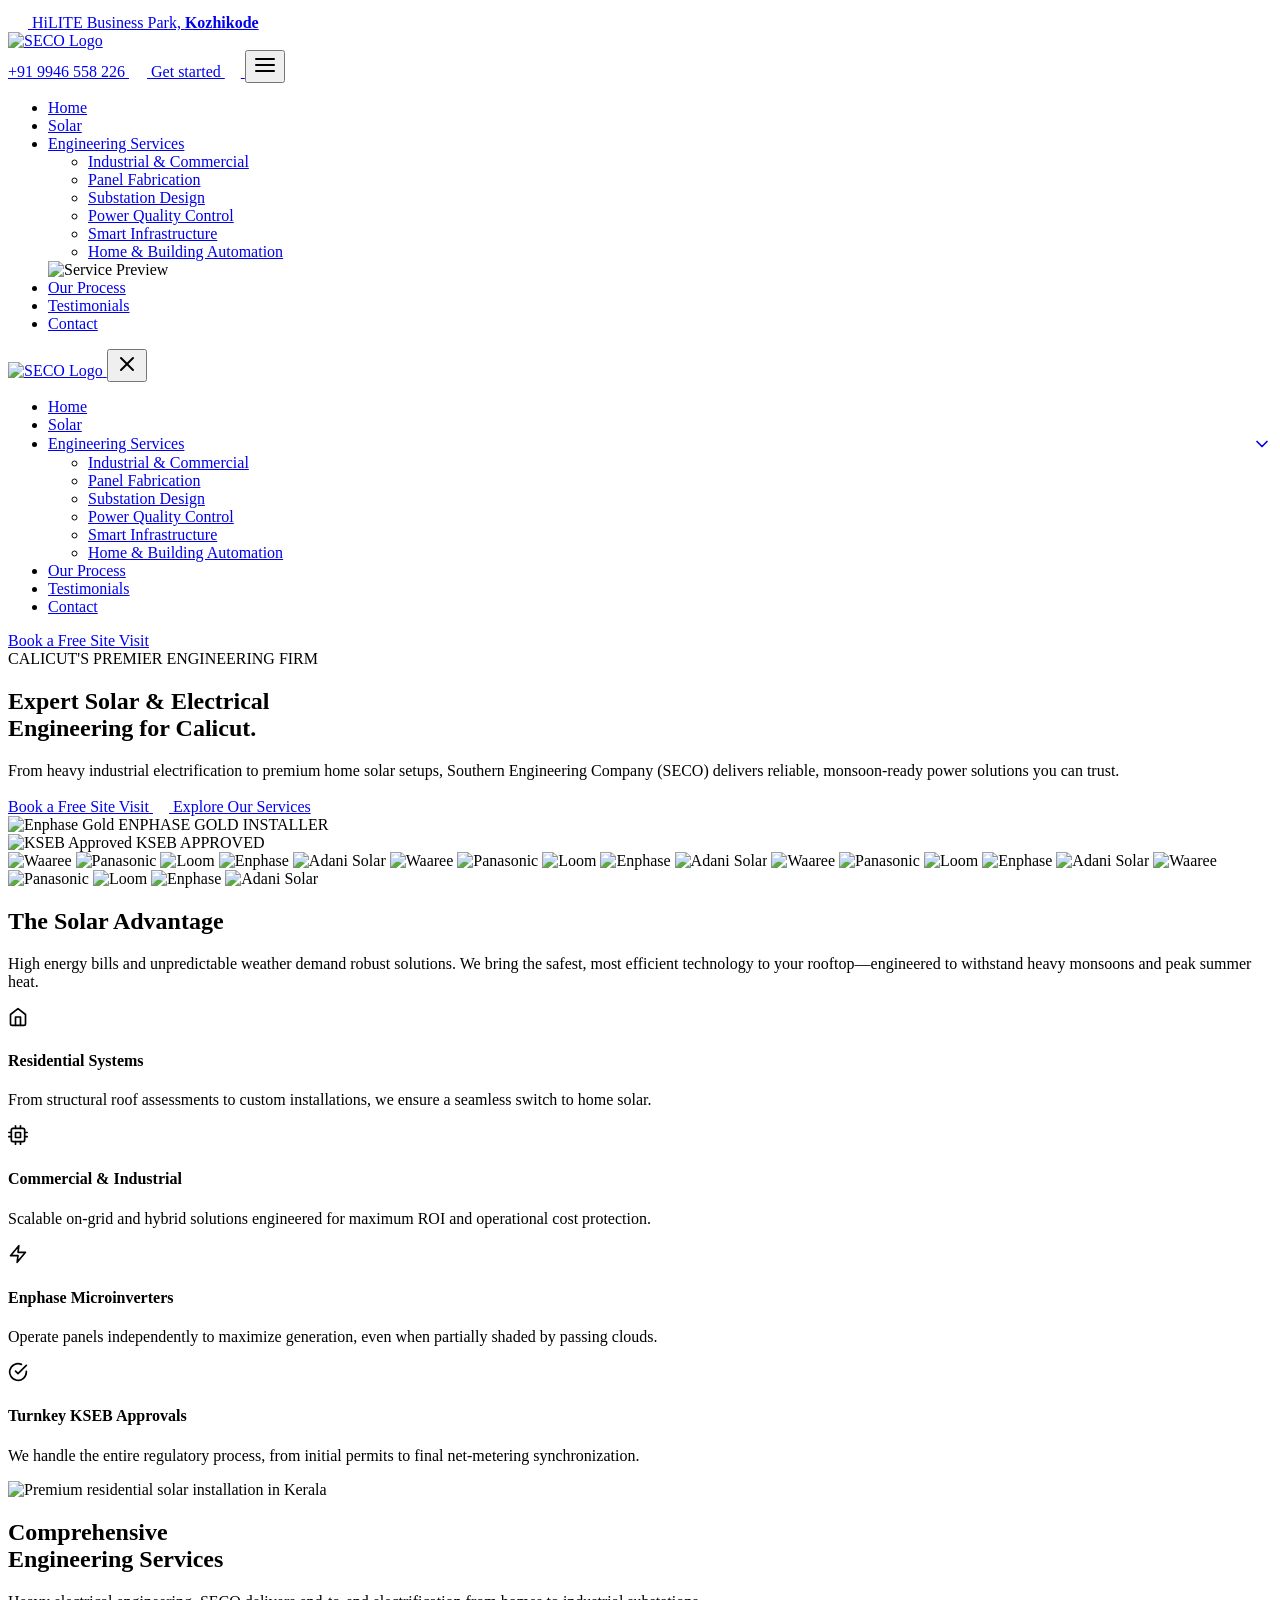
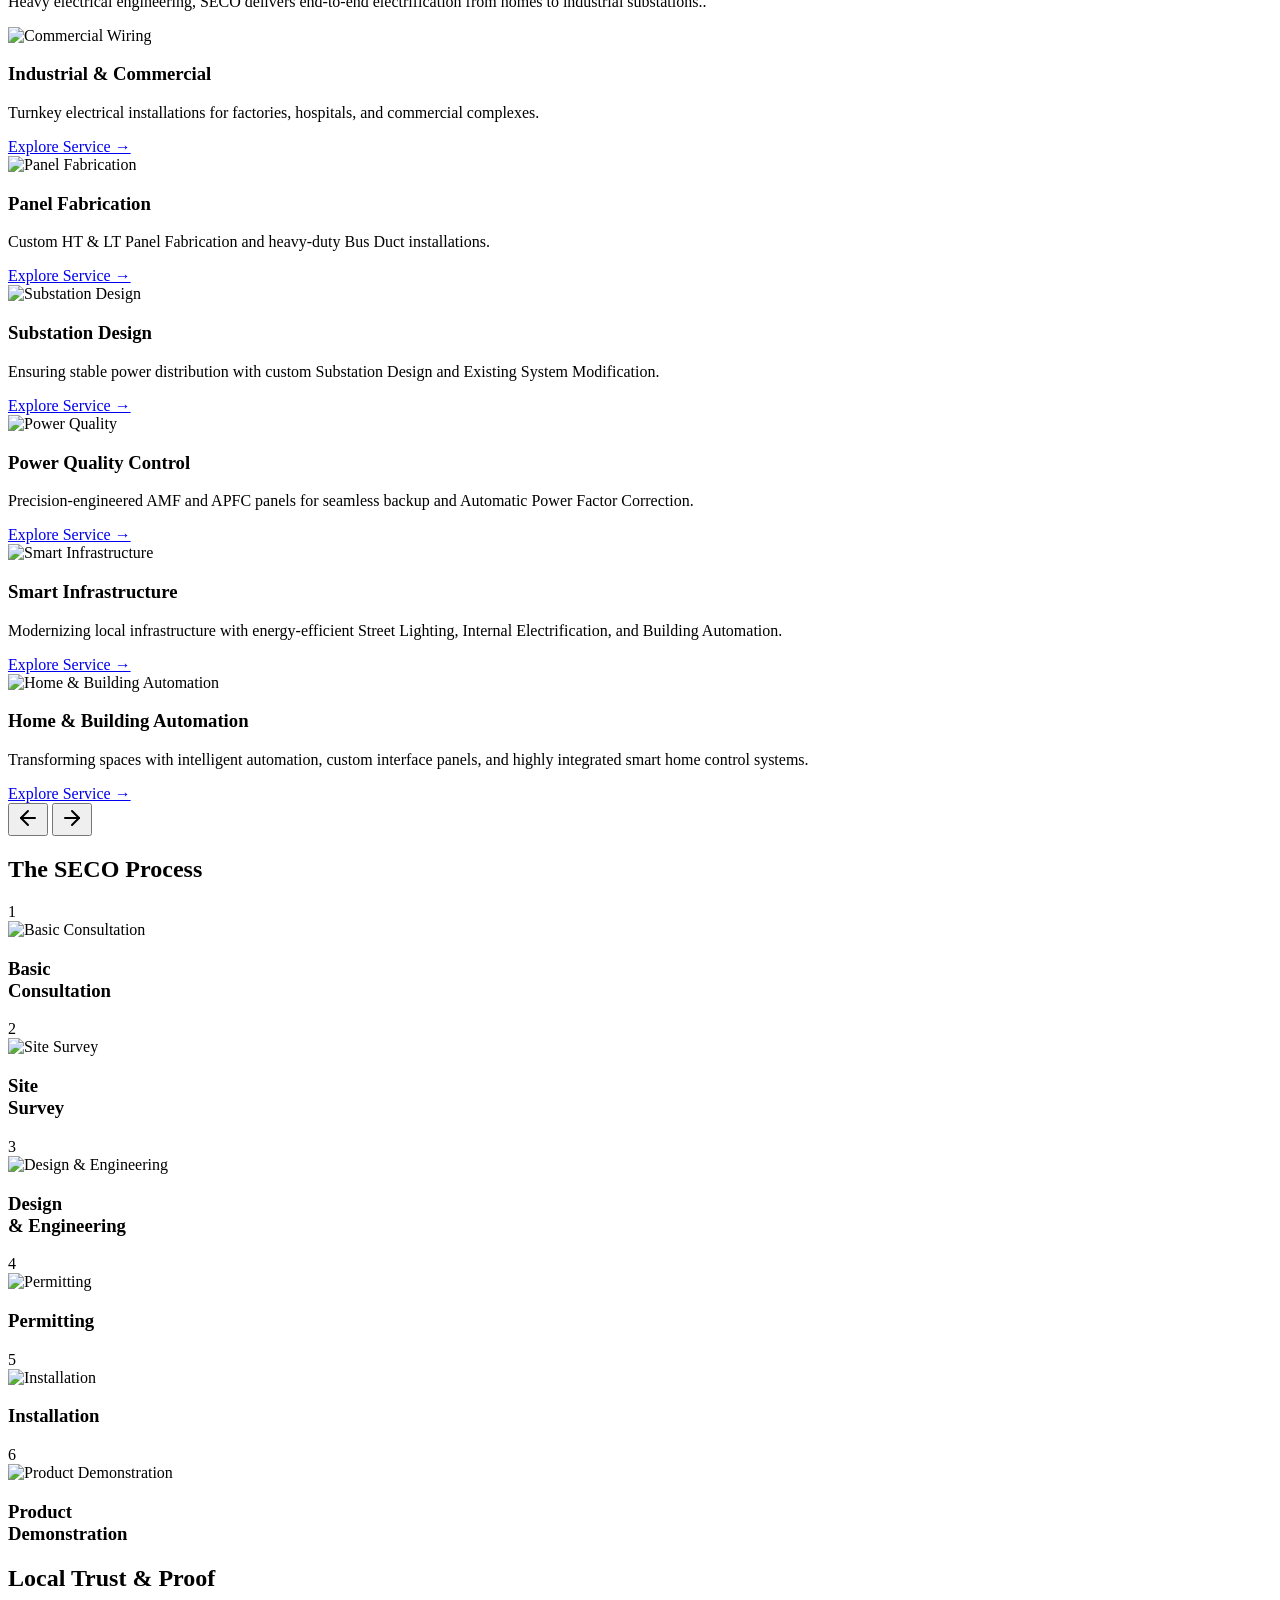
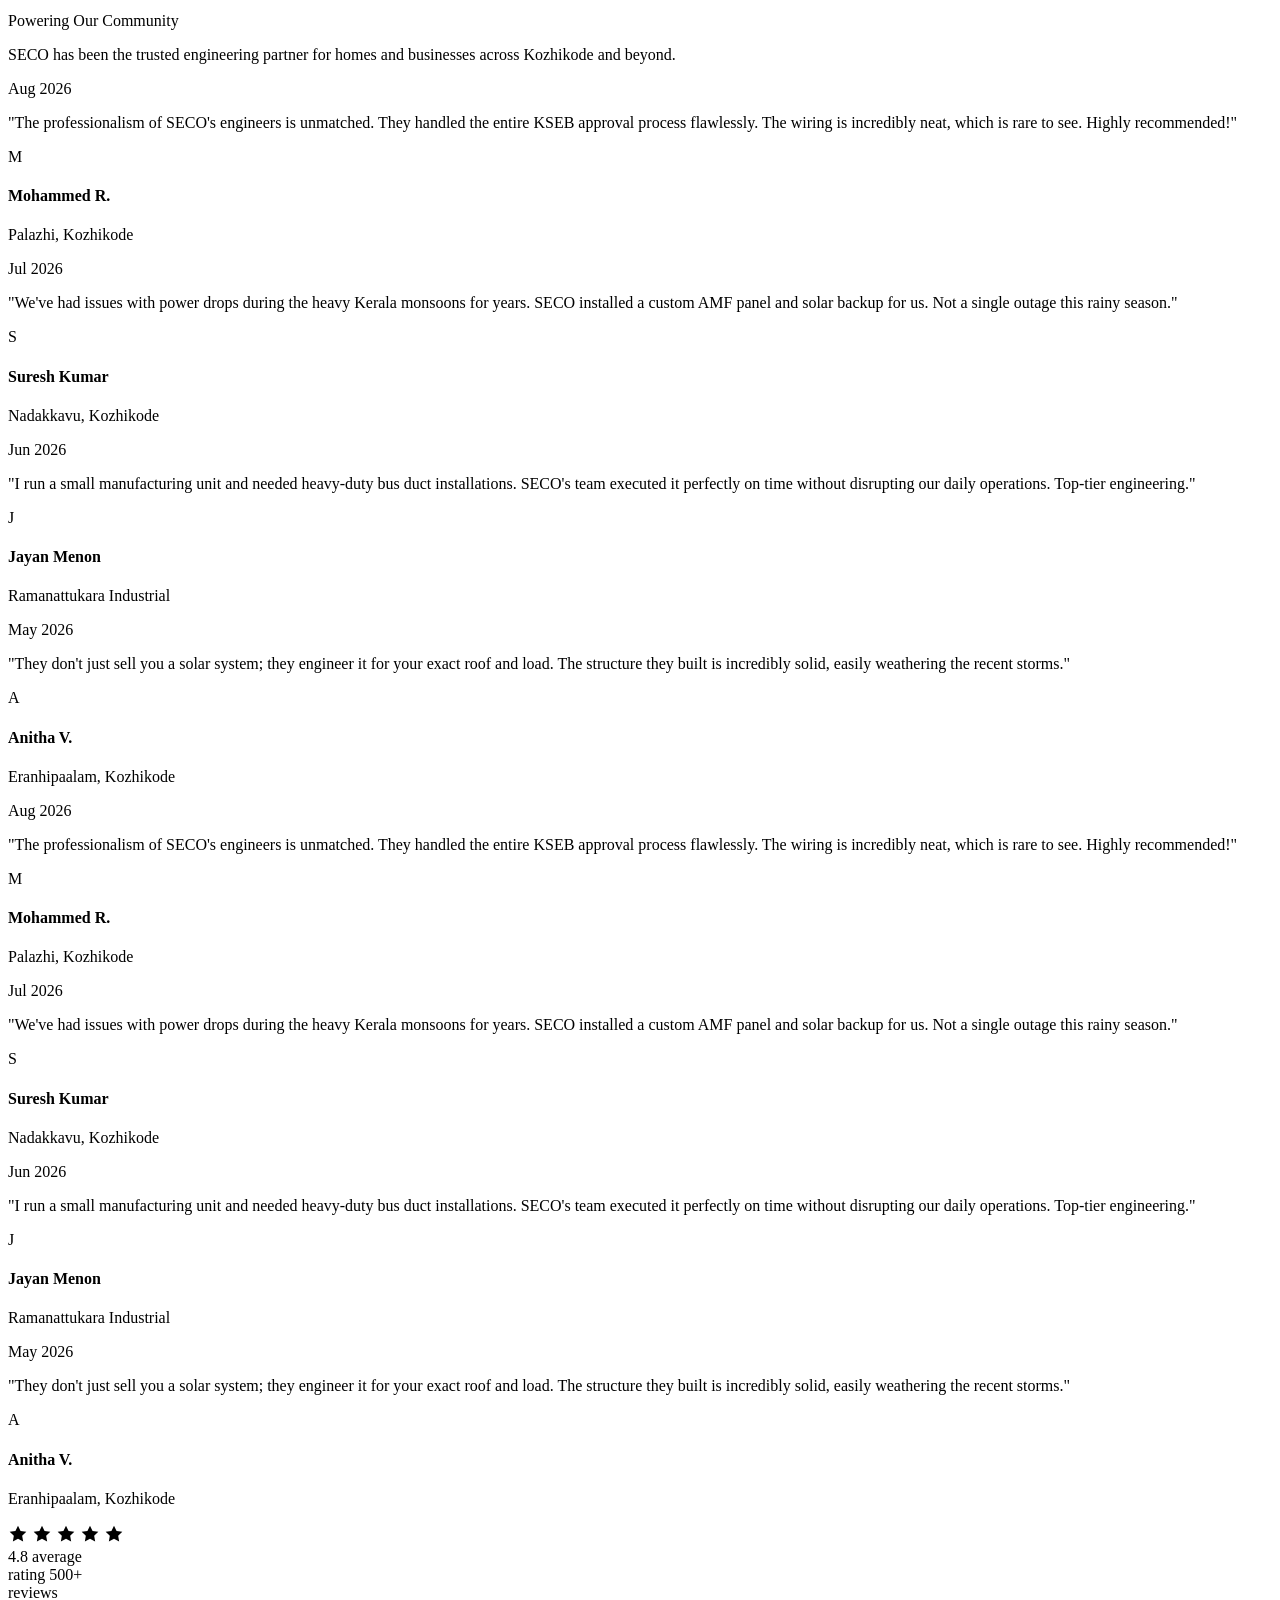
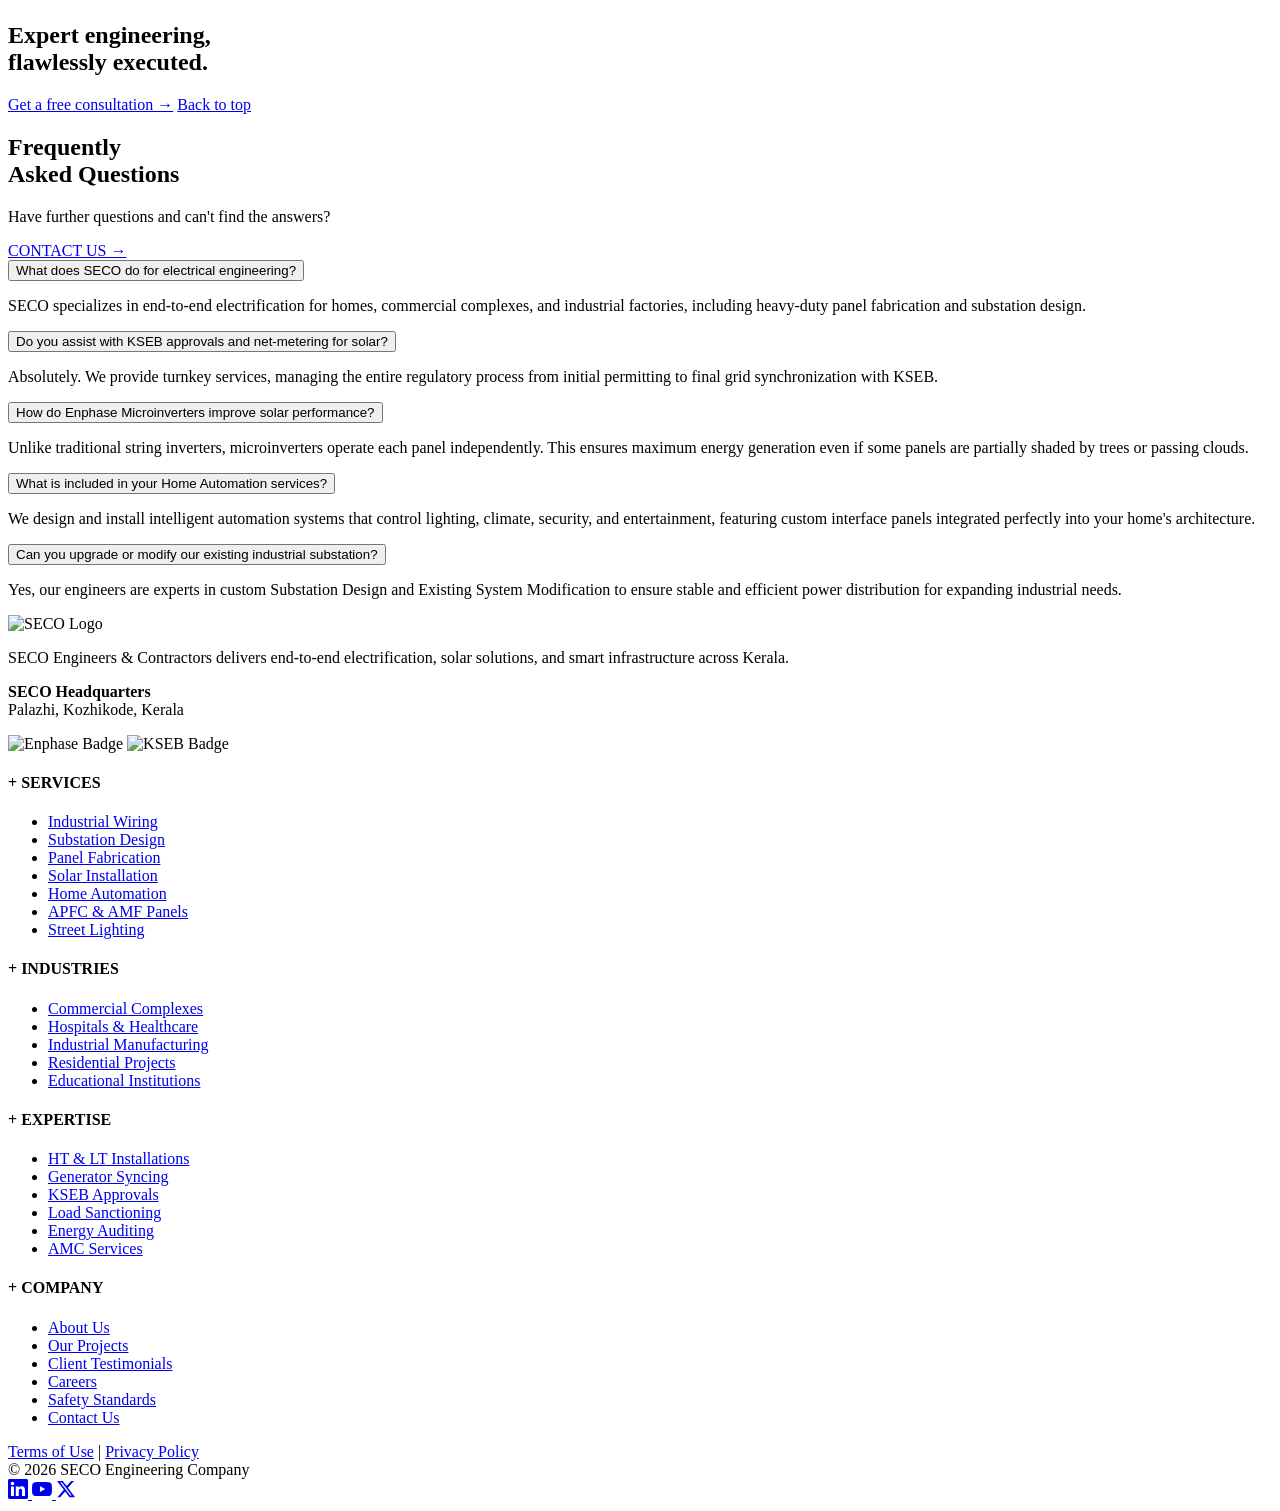
==== index.html @ 9d8a947f "Add files via upload" ====
<!DOCTYPE html>
<html lang="en">

<head>
    <meta charset="UTF-8">
    <meta name="viewport" content="width=device-width, initial-scale=1.0">
    <title>SECO - Expert Solar & Electrical Engineering in Calicut</title>
    <meta name="description"
        content="Southern Engineering Company (SECO) delivers reliable, monsoon-ready solar and electrical engineering solutions in Calicut, Kerala.">
    <!-- Google Fonts: Funnel Display & Instrument Sans -->
    <link rel="preconnect" href="https://fonts.googleapis.com">
    <link rel="preconnect" href="https://fonts.gstatic.com" crossorigin>
    <link
        href="https://fonts.googleapis.com/css2?family=Funnel+Display:wght@300..800&family=Instrument+Sans:ital,wght@0,400..700;1,400..700&family=Instrument+Serif:ital@0;1&display=swap"
        rel="stylesheet">
    <link rel="stylesheet" href="css/style.css?v=37">
</head>

<body>
    <!-- Main Header -->
    <header class="main-header">
        <!-- Top Tier -->
        <div class="header-top">
            <div class="container header-top-container">

                <!-- Left: Location -->
                <div class="header-left">
                    <a href="#" class="location-info">
                        <svg width="20" height="20" viewBox="0 0 24 24" fill="none" stroke="var(--primary-color)"
                            stroke-width="2" stroke-linecap="round" stroke-linejoin="round">
                            <circle cx="12" cy="12" r="10"></circle>
                            <circle cx="12" cy="12" r="3"></circle>
                        </svg>
                        <span class="location-text">HiLITE Business Park, <strong>Kozhikode</strong></span>
                    </a>
                </div>

                <!-- Center: Logo -->
                <div class="header-center">
                    <a href="index.html" class="logo">
                        <img src="Assets/SECO%20Logo.svg" alt="SECO Logo">
                    </a>
                </div>

                <!-- Right: Phone & CTA -->
                <div class="header-right">
                    <a href="tel:+919946558226" class="phone-info">
                        <span class="phone-text">+91 9946 558 226</span>
                        <svg width="18" height="18" viewBox="0 0 24 24" fill="none" stroke="var(--primary-color)"
                            stroke-width="2" stroke-linecap="round" stroke-linejoin="round"
                            style="transform: scaleX(-1);">
                            <path
                                d="M22 16.92v3a2 2 0 0 1-2.18 2 19.79 19.79 0 0 1-8.63-3.07 19.5 19.5 0 0 1-6-6 19.79 19.79 0 0 1-3.07-8.67A2 2 0 0 1 4.11 2h3a2 2 0 0 1 2 1.72 12.84 12.84 0 0 0 .7 2.81 2 2 0 0 1-.45 2.11L8.09 9.91a16 16 0 0 0 6 6l1.27-1.27a2 2 0 0 1 2.11-.45 12.84 12.84 0 0 0 2.81.7A2 2 0 0 1 22 16.92z">
                            </path>
                        </svg>
                    </a>
                    <a href="#contact" class="btn btn-dark desktop-only">
                        Get started
                        <svg width="16" height="16" viewBox="0 0 24 24" fill="none" stroke="var(--primary-color)"
                            stroke-width="2" stroke-linecap="round" stroke-linejoin="round">
                            <line x1="5" y1="12" x2="19" y2="12"></line>
                            <polyline points="12 5 19 12 12 19"></polyline>
                        </svg>
                    </a>
                    <button class="mobile-menu-btn" aria-label="Open Menu">
                        <svg width="24" height="24" viewBox="0 0 24 24" fill="none" stroke="currentColor"
                            stroke-width="2" stroke-linecap="round" stroke-linejoin="round">
                            <line x1="3" y1="12" x2="21" y2="12"></line>
                            <line x1="3" y1="6" x2="21" y2="6"></line>
                            <line x1="3" y1="18" x2="21" y2="18"></line>
                        </svg>
                    </button>
                </div>
            </div>
        </div>

        <!-- Bottom Tier: Navigation -->
        <div class="header-bottom">
            <div class="container header-bottom-container">
                <nav class="navbar">
                    <ul class="nav-links">
                        <li><a href="#home" class="nav-link">Home</a></li>
                        <li><a href="#solar" class="nav-link">Solar</a></li>
                        <li class="has-mega-menu">
    <a href="#services" class="nav-link">Engineering Services</a>
    <div class="mega-menu">
        <div class="mega-menu-content">
            <ul class="mega-menu-links">
                <li data-img="Assets/commercial_wiring.jpg"><a href="service-industrial.html">Industrial & Commercial</a></li>
                <li data-img="Assets/panel_fabrication.jpg"><a href="service-panel-fabrication.html">Panel Fabrication</a></li>
                <li data-img="Assets/power_infrastructure.jpg"><a href="service-substation.html">Substation Design</a></li>
                <li data-img="Assets/industrial_electrical.jpg"><a href="service-power-quality.html">Power Quality Control</a></li>
                <li data-img="Assets/smart_infrastructure.jpg"><a href="service-smart-infrastructure.html">Smart Infrastructure</a></li>
                <li data-img="Assets/home_automation.jpg"><a href="service-home-automation.html">Home & Building Automation</a></li>
            </ul>
            <div class="mega-menu-image">
                <img src="Assets/commercial_wiring.jpg" id="mega-menu-img" alt="Service Preview">
            </div>
        </div>
    </div>
</li>
                        <li><a href="#process" class="nav-link">Our Process</a></li>
                        <li><a href="#testimonials" class="nav-link">Testimonials</a></li>
                        <li><a href="#contact" class="nav-link">Contact</a></li>
                    </ul>
                </nav>
            </div>
        </div>

        <!-- Fullscreen Mobile Navigation Overlay -->
        <div class="mobile-nav-overlay">
            <div class="mobile-nav-header">
                <a href="index.html" class="logo">
                    <img src="Assets/SECO%20Logo.svg" alt="SECO Logo">
                </a>
                <button class="mobile-close-btn" aria-label="Close Menu">
                    <svg width="24" height="24" viewBox="0 0 24 24" fill="none" stroke="currentColor" stroke-width="2"
                        stroke-linecap="round" stroke-linejoin="round">
                        <line x1="18" y1="6" x2="6" y2="18"></line>
                        <line x1="6" y1="6" x2="18" y2="18"></line>
                    </svg>
                </button>
            </div>
            <nav class="mobile-navbar">
                <ul class="mobile-nav-links">
                    <li><a href="#home" class="mobile-nav-link">Home</a></li>
                    <li><a href="#solar" class="mobile-nav-link">Solar</a></li>
                    <li class="mobile-has-dropdown">
    <a href="#" class="mobile-nav-link mobile-services-toggle" style="display: flex; justify-content: space-between; align-items: center;">
        Engineering Services 
        <svg width="20" height="20" viewBox="0 0 24 24" fill="none" stroke="currentColor" stroke-width="2" stroke-linecap="round" stroke-linejoin="round"><polyline points="6 9 12 15 18 9"></polyline></svg>
    </a>
    <ul class="mobile-dropdown-menu">
        <li><a href="service-industrial.html">Industrial & Commercial</a></li>
        <li><a href="service-panel-fabrication.html">Panel Fabrication</a></li>
        <li><a href="service-substation.html">Substation Design</a></li>
        <li><a href="service-power-quality.html">Power Quality Control</a></li>
        <li><a href="service-smart-infrastructure.html">Smart Infrastructure</a></li>
        <li><a href="service-home-automation.html">Home & Building Automation</a></li>
    </ul>
</li>
                    <li><a href="#process" class="mobile-nav-link">Our Process</a></li>
                    <li><a href="#testimonials" class="mobile-nav-link">Testimonials</a></li>
                    <li><a href="#contact" class="mobile-nav-link">Contact</a></li>
                </ul>
                <a href="#contact" class="btn btn-dark btn-pill mobile-nav-cta">Book a Free Site Visit</a>
            </nav>
        </div>
    </header>

    <!-- Main Content -->
    <main>
        <!-- Hero Section -->
        <section id="home" class="hero-section">
            <div class="hero-background">
                <div class="hero-overlay-dark"></div>
            </div>

            <div class="container hero-container">
                <div class="hero-content centered">
                    <div class="hero-tag">CALICUT'S PREMIER ENGINEERING FIRM</div>
                    <h1 class="hero-title"><span class="highlight">Expert Solar & Electrical</span> <br>Engineering for
                        Calicut.</h1>
                    <p class="hero-subtitle">From heavy industrial electrification to premium home solar setups,
                        Southern Engineering Company (SECO) delivers reliable, monsoon-ready power solutions you can
                        trust.</p>
                    <div class="hero-actions centered">
                        <a href="#contact" class="btn btn-white btn-pill">
                            Book a Free Site Visit
                            <svg width="16" height="16" viewBox="0 0 24 24" fill="none" stroke="var(--primary-color)"
                                stroke-width="2" stroke-linecap="round" stroke-linejoin="round">
                                <line x1="5" y1="12" x2="19" y2="12"></line>
                                <polyline points="12 5 19 12 12 19"></polyline>
                            </svg>
                        </a>
                        <a href="#services" class="btn btn-outline-white btn-pill">Explore Our Services</a>
                    </div>
                </div>
            </div>

            <!-- Bottom Trust Bar -->
            <div class="hero-trust-bar">
                <div class="container">
                    <div class="trust-logos">
                        <div class="trust-logo">
                            <img src="Assets/EIN_badge_gold_table_desktop%201.png" alt="Enphase Gold"
                                class="trust-icon">
                            <span>ENPHASE GOLD INSTALLER</span>
                        </div>
                        <div class="trust-logo">
                            <img src="Assets/KSEB_Logo_2022%201.png" alt="KSEB Approved" class="trust-icon">
                            <span>KSEB APPROVED</span>
                        </div>
                    </div>
                </div>
            </div>
        </section>

        <!-- Brand Marquee Section -->
        <section class="brand-marquee-section">
            <div class="marquee-container">
                <div class="marquee-content">
                    <!-- Set 1 -->
                    <img src="Assets/image_1_1_1749036191%201.png" alt="Waaree">
                    <img src="Assets/Panasonic_logo_(Blue).svg%201.png" alt="Panasonic">
                    <img src="Assets/Loom_logo_f50a89a5-291b-4c15-9a87-303dc061554e_140x@2x%201.png" alt="Loom">
                    <img src="Assets/Enphase_logo.svg%201.png" alt="Enphase">
                    <img src="Assets/adani-solar-vector-logo%201.png" alt="Adani Solar">

                    <!-- Set 2 -->
                    <img src="Assets/image_1_1_1749036191%201.png" alt="Waaree">
                    <img src="Assets/Panasonic_logo_(Blue).svg%201.png" alt="Panasonic">
                    <img src="Assets/Loom_logo_f50a89a5-291b-4c15-9a87-303dc061554e_140x@2x%201.png" alt="Loom">
                    <img src="Assets/Enphase_logo.svg%201.png" alt="Enphase">
                    <img src="Assets/adani-solar-vector-logo%201.png" alt="Adani Solar">

                    <!-- Set 3 -->
                    <img src="Assets/image_1_1_1749036191%201.png" alt="Waaree">
                    <img src="Assets/Panasonic_logo_(Blue).svg%201.png" alt="Panasonic">
                    <img src="Assets/Loom_logo_f50a89a5-291b-4c15-9a87-303dc061554e_140x@2x%201.png" alt="Loom">
                    <img src="Assets/Enphase_logo.svg%201.png" alt="Enphase">
                    <img src="Assets/adani-solar-vector-logo%201.png" alt="Adani Solar">

                    <!-- Set 4 -->
                    <img src="Assets/image_1_1_1749036191%201.png" alt="Waaree">
                    <img src="Assets/Panasonic_logo_(Blue).svg%201.png" alt="Panasonic">
                    <img src="Assets/Loom_logo_f50a89a5-291b-4c15-9a87-303dc061554e_140x@2x%201.png" alt="Loom">
                    <img src="Assets/Enphase_logo.svg%201.png" alt="Enphase">
                    <img src="Assets/adani-solar-vector-logo%201.png" alt="Adani Solar">
                </div>
            </div>
        </section>

        <!-- The Solar Advantage Section -->
        <section id="solar" class="advantage-section">
            <div class="container">
                <div class="advantage-grid">
                    <div class="advantage-content">
                        <div class="advantage-header">
                            <h2 class="section-title">The Solar Advantage</h2>
                            <p class="section-body">High energy bills and unpredictable weather demand robust solutions.
                                We bring the safest, most efficient technology to your rooftop—engineered to withstand
                                heavy monsoons and peak summer heat.</p>
                        </div>

                        <div class="feature-grid">
                            <div class="feature-item">
                                <div class="feature-icon">
                                    <svg width="20" height="20" viewBox="0 0 24 24" fill="none" stroke="currentColor"
                                        stroke-width="2" stroke-linecap="round" stroke-linejoin="round">
                                        <path d="M3 9l9-7 9 7v11a2 2 0 0 1-2 2H5a2 2 0 0 1-2-2z"></path>
                                        <polyline points="9 22 9 12 15 12 15 22"></polyline>
                                    </svg>
                                </div>
                                <h4>Residential Systems</h4>
                                <p>From structural roof assessments to custom installations, we ensure a seamless switch
                                    to home solar.</p>
                            </div>

                            <div class="feature-item">
                                <div class="feature-icon">
                                    <svg width="20" height="20" viewBox="0 0 24 24" fill="none" stroke="currentColor"
                                        stroke-width="2" stroke-linecap="round" stroke-linejoin="round">
                                        <rect x="4" y="4" width="16" height="16" rx="2" ry="2"></rect>
                                        <rect x="9" y="9" width="6" height="6"></rect>
                                        <line x1="9" y1="1" x2="9" y2="4"></line>
                                        <line x1="15" y1="1" x2="15" y2="4"></line>
                                        <line x1="9" y1="20" x2="9" y2="23"></line>
                                        <line x1="15" y1="20" x2="15" y2="23"></line>
                                        <line x1="20" y1="9" x2="23" y2="9"></line>
                                        <line x1="20" y1="14" x2="23" y2="14"></line>
                                        <line x1="1" y1="9" x2="4" y2="9"></line>
                                        <line x1="1" y1="14" x2="4" y2="14"></line>
                                    </svg>
                                </div>
                                <h4>Commercial & Industrial</h4>
                                <p>Scalable on-grid and hybrid solutions engineered for maximum ROI and operational cost
                                    protection.</p>
                            </div>

                            <div class="feature-item">
                                <div class="feature-icon">
                                    <svg width="20" height="20" viewBox="0 0 24 24" fill="none" stroke="currentColor"
                                        stroke-width="2" stroke-linecap="round" stroke-linejoin="round">
                                        <polygon points="13 2 3 14 12 14 11 22 21 10 12 10 13 2"></polygon>
                                    </svg>
                                </div>
                                <h4>Enphase Microinverters</h4>
                                <p>Operate panels independently to maximize generation, even when partially shaded by
                                    passing clouds.</p>
                            </div>

                            <div class="feature-item">
                                <div class="feature-icon">
                                    <svg width="20" height="20" viewBox="0 0 24 24" fill="none" stroke="currentColor"
                                        stroke-width="2" stroke-linecap="round" stroke-linejoin="round">
                                        <path d="M22 11.08V12a10 10 0 1 1-5.93-9.14"></path>
                                        <polyline points="22 4 12 14.01 9 11.01"></polyline>
                                    </svg>
                                </div>
                                <h4>Turnkey KSEB Approvals</h4>
                                <p>We handle the entire regulatory process, from initial permits to final net-metering
                                    synchronization.</p>
                            </div>
                        </div>
                    </div>

                    <div class="advantage-image">
                        <img src="Assets/kerala_roof_solar.jpg" alt="Premium residential solar installation in Kerala">
                    </div>
                </div>
            </div>
        </section>
        <!-- Engineering Services Section -->
        <!-- Engineering Services Section -->
        <section id="services" class="services-section">
            <div class="services-header">
                <h2 class="section-title">Comprehensive<br>Engineering Services</h2>
                <p class="section-body">Heavy electrical engineering, SECO delivers end-to-end electrification from
                    homes to industrial substations..</p>
            </div>
            <div class="services-carousel-wrapper">
                <div class="services-carousel" id="servicesCarousel">
                    <div class="service-card">
                        <img src="Assets/commercial_wiring.jpg" alt="Commercial Wiring">
                        <div class="service-card-overlay"></div>
                        <div class="service-card-content">
                            <h3>Industrial & Commercial</h3>
                            <p>Turnkey electrical installations for factories, hospitals, and commercial complexes.</p>
                            <a href="service-industrial.html" class="service-link">Explore Service &rarr;</a>
                        </div>
                    </div>
                    <div class="service-card">
                        <img src="Assets/panel_fabrication.jpg" alt="Panel Fabrication">
                        <div class="service-card-overlay"></div>
                        <div class="service-card-content">
                            <h3>Panel Fabrication</h3>
                            <p>Custom HT & LT Panel Fabrication and heavy-duty Bus Duct installations.</p>
                            <a href="service-panel-fabrication.html" class="service-link">Explore Service &rarr;</a>
                        </div>
                    </div>
                    <div class="service-card">
                        <img src="Assets/power_infrastructure.jpg" alt="Substation Design">
                        <div class="service-card-overlay"></div>
                        <div class="service-card-content">
                            <h3>Substation Design</h3>
                            <p>Ensuring stable power distribution with custom Substation Design and Existing System Modification.</p>
                            <a href="service-substation.html" class="service-link">Explore Service &rarr;</a>
                        </div>
                    </div>
                    <div class="service-card">
                        <img src="Assets/industrial_electrical.jpg" alt="Power Quality">
                        <div class="service-card-overlay"></div>
                        <div class="service-card-content">
                            <h3>Power Quality Control</h3>
                            <p>Precision-engineered AMF and APFC panels for seamless backup and Automatic Power Factor Correction.</p>
                            <a href="service-power-quality.html" class="service-link">Explore Service &rarr;</a>
                        </div>
                    </div>
                    <div class="service-card">
                        <img src="Assets/smart_infrastructure.jpg" alt="Smart Infrastructure">
                        <div class="service-card-overlay"></div>
                        <div class="service-card-content">
                            <h3>Smart Infrastructure</h3>
                            <p>Modernizing local infrastructure with energy-efficient Street Lighting, Internal Electrification, and Building Automation.</p>
                            <a href="service-smart-infrastructure.html" class="service-link">Explore Service &rarr;</a>
                        </div>
                    </div>
                    <div class="service-card">
                        <img src="Assets/home_automation.jpg" alt="Home & Building Automation">
                        <div class="service-card-overlay"></div>
                        <div class="service-card-content">
                            <h3>Home & Building Automation</h3>
                            <p>Transforming spaces with intelligent automation, custom interface panels, and highly integrated smart home control systems.</p>
                            <a href="service-home-automation.html" class="service-link">Explore Service &rarr;</a>
                        </div>
                    </div>
                </div>
            </div>

            <div class="carousel-controls">
                <button id="btn-prev" class="carousel-btn" aria-label="Previous">
                    <svg width="24" height="24" viewBox="0 0 24 24" fill="none" stroke="currentColor" stroke-width="2"
                        stroke-linecap="round" stroke-linejoin="round">
                        <line x1="19" y1="12" x2="5" y2="12"></line>
                        <polyline points="12 19 5 12 12 5"></polyline>
                    </svg>
                </button>
                <button id="btn-next" class="carousel-btn" aria-label="Next">
                    <svg width="24" height="24" viewBox="0 0 24 24" fill="none" stroke="currentColor" stroke-width="2"
                        stroke-linecap="round" stroke-linejoin="round">
                        <line x1="5" y1="12" x2="19" y2="12"></line>
                        <polyline points="12 5 19 12 12 19"></polyline>
                    </svg>
                </button>
            </div>
            </div>
            </div>
        </section>
        <!-- The SECO Process Section -->
        <section id="process" class="process-section">
            <div class="container">
                <div class="process-header">
                    <h2 class="section-title">The SECO Process</h2>
                </div>

                <div class="process-grid-new">
                    <!-- Step 1 -->
                    <div class="process-card">
                        <div class="process-number">1</div>
                        <div class="process-image">
                            <img src="Assets/process_1.png" alt="Basic Consultation">
                        </div>
                        <h3>Basic<br>Consultation</h3>
                    </div>

                    <!-- Step 2 -->
                    <div class="process-card">
                        <div class="process-number">2</div>
                        <div class="process-image">
                            <img src="Assets/process_2.png" alt="Site Survey">
                        </div>
                        <h3>Site<br>Survey</h3>
                    </div>

                    <!-- Step 3 -->
                    <div class="process-card">
                        <div class="process-number">3</div>
                        <div class="process-image">
                            <img src="Assets/process_3.png" alt="Design & Engineering">
                        </div>
                        <h3>Design<br>& Engineering</h3>
                    </div>

                    <!-- Step 4 -->
                    <div class="process-card">
                        <div class="process-number">4</div>
                        <div class="process-image">
                            <img src="Assets/process_4.png" alt="Permitting">
                        </div>
                        <h3>Permitting</h3>
                    </div>

                    <!-- Step 5 -->
                    <div class="process-card">
                        <div class="process-number">5</div>
                        <div class="process-image">
                            <img src="Assets/process_5.png" alt="Installation">
                        </div>
                        <h3>Installation</h3>
                    </div>

                    <!-- Step 6 -->
                    <div class="process-card">
                        <div class="process-number">6</div>
                        <div class="process-image">
                            <img src="Assets/process_6.png" alt="Product Demonstration">
                        </div>
                        <h3>Product<br>Demonstration</h3>
                    </div>
                </div>
            </div>
        </section>
        <!-- Testimonials Section -->
        <section id="testimonials" class="testimonials-section">
            <div class="container">
                <div class="section-header text-left">
                    <h2 class="section-title">Local Trust & Proof</h2>
                    <p class="section-subtitle">Powering Our Community</p>
                    <p class="section-body">SECO has been the trusted engineering partner for homes and businesses
                        across Kozhikode and beyond.</p>
                </div>
            </div>

            <div class="marquee-wrapper">
                <div class="marquee-track">
                    <div class="marquee-group">
                        <div class="testimonial-card">
                            <div class="testimonial-date">Aug 2026</div>
                            <p class="testimonial-quote">"The professionalism of SECO's engineers is unmatched. They
                                handled the entire KSEB approval process flawlessly. The wiring is incredibly neat,
                                which is rare to see. Highly recommended!"</p>
                            <div class="testimonial-author">
                                <div class="author-avatar">M</div>
                                <div class="author-info">
                                    <h4>Mohammed R.</h4>
                                    <p>Palazhi, Kozhikode</p>
                                </div>
                            </div>
                        </div>
                        <div class="testimonial-card">
                            <div class="testimonial-date">Jul 2026</div>
                            <p class="testimonial-quote">"We've had issues with power drops during the heavy Kerala
                                monsoons for years. SECO installed a custom AMF panel and solar backup for us. Not a
                                single outage this rainy season."</p>
                            <div class="testimonial-author">
                                <div class="author-avatar">S</div>
                                <div class="author-info">
                                    <h4>Suresh Kumar</h4>
                                    <p>Nadakkavu, Kozhikode</p>
                                </div>
                            </div>
                        </div>
                        <div class="testimonial-card">
                            <div class="testimonial-date">Jun 2026</div>
                            <p class="testimonial-quote">"I run a small manufacturing unit and needed heavy-duty bus
                                duct installations. SECO's team executed it perfectly on time without disrupting our
                                daily operations. Top-tier engineering."</p>
                            <div class="testimonial-author">
                                <div class="author-avatar">J</div>
                                <div class="author-info">
                                    <h4>Jayan Menon</h4>
                                    <p>Ramanattukara Industrial</p>
                                </div>
                            </div>
                        </div>
                        <div class="testimonial-card">
                            <div class="testimonial-date">May 2026</div>
                            <p class="testimonial-quote">"They don't just sell you a solar system; they engineer it for
                                your exact roof and load. The structure they built is incredibly solid, easily
                                weathering the recent storms."</p>
                            <div class="testimonial-author">
                                <div class="author-avatar">A</div>
                                <div class="author-info">
                                    <h4>Anitha V.</h4>
                                    <p>Eranhipaalam, Kozhikode</p>
                                </div>
                            </div>
                        </div>
                    </div>
                    <div class="marquee-group" aria-hidden="true">
                        <div class="testimonial-card">
                            <div class="testimonial-date">Aug 2026</div>
                            <p class="testimonial-quote">"The professionalism of SECO's engineers is unmatched. They
                                handled the entire KSEB approval process flawlessly. The wiring is incredibly neat,
                                which is rare to see. Highly recommended!"</p>
                            <div class="testimonial-author">
                                <div class="author-avatar">M</div>
                                <div class="author-info">
                                    <h4>Mohammed R.</h4>
                                    <p>Palazhi, Kozhikode</p>
                                </div>
                            </div>
                        </div>
                        <div class="testimonial-card">
                            <div class="testimonial-date">Jul 2026</div>
                            <p class="testimonial-quote">"We've had issues with power drops during the heavy Kerala
                                monsoons for years. SECO installed a custom AMF panel and solar backup for us. Not a
                                single outage this rainy season."</p>
                            <div class="testimonial-author">
                                <div class="author-avatar">S</div>
                                <div class="author-info">
                                    <h4>Suresh Kumar</h4>
                                    <p>Nadakkavu, Kozhikode</p>
                                </div>
                            </div>
                        </div>
                        <div class="testimonial-card">
                            <div class="testimonial-date">Jun 2026</div>
                            <p class="testimonial-quote">"I run a small manufacturing unit and needed heavy-duty bus
                                duct installations. SECO's team executed it perfectly on time without disrupting our
                                daily operations. Top-tier engineering."</p>
                            <div class="testimonial-author">
                                <div class="author-avatar">J</div>
                                <div class="author-info">
                                    <h4>Jayan Menon</h4>
                                    <p>Ramanattukara Industrial</p>
                                </div>
                            </div>
                        </div>
                        <div class="testimonial-card">
                            <div class="testimonial-date">May 2026</div>
                            <p class="testimonial-quote">"They don't just sell you a solar system; they engineer it for
                                your exact roof and load. The structure they built is incredibly solid, easily
                                weathering the recent storms."</p>
                            <div class="testimonial-author">
                                <div class="author-avatar">A</div>
                                <div class="author-info">
                                    <h4>Anitha V.</h4>
                                    <p>Eranhipaalam, Kozhikode</p>
                                </div>
                            </div>
                        </div>
                    </div>
                </div>
            </div>
            <div class="rating-badge-container">
                <div class="rating-badge">
                    <div class="stars">
                        <svg width="20" height="20" viewBox="0 0 24 24" fill="currentColor" stroke="none">
                            <polygon
                                points="12 2 15.09 8.26 22 9.27 17 14.14 18.18 21.02 12 17.77 5.82 21.02 7 14.14 2 9.27 8.91 8.26 12 2">
                            </polygon>
                        </svg>
                        <svg width="20" height="20" viewBox="0 0 24 24" fill="currentColor" stroke="none">
                            <polygon
                                points="12 2 15.09 8.26 22 9.27 17 14.14 18.18 21.02 12 17.77 5.82 21.02 7 14.14 2 9.27 8.91 8.26 12 2">
                            </polygon>
                        </svg>
                        <svg width="20" height="20" viewBox="0 0 24 24" fill="currentColor" stroke="none">
                            <polygon
                                points="12 2 15.09 8.26 22 9.27 17 14.14 18.18 21.02 12 17.77 5.82 21.02 7 14.14 2 9.27 8.91 8.26 12 2">
                            </polygon>
                        </svg>
                        <svg width="20" height="20" viewBox="0 0 24 24" fill="currentColor" stroke="none">
                            <polygon
                                points="12 2 15.09 8.26 22 9.27 17 14.14 18.18 21.02 12 17.77 5.82 21.02 7 14.14 2 9.27 8.91 8.26 12 2">
                            </polygon>
                        </svg>
                        <svg width="20" height="20" viewBox="0 0 24 24" fill="currentColor" stroke="none">
                            <polygon
                                points="12 2 15.09 8.26 22 9.27 17 14.14 18.18 21.02 12 17.77 5.82 21.02 7 14.14 2 9.27 8.91 8.26 12 2">
                            </polygon>
                        </svg>
                    </div>
                    <span class="rating-text">4.8 average<br class="mobile-break"> rating</span>
                    <span class="rating-divider"></span>
                    <span class="rating-reviews">500+<br class="mobile-break"> reviews</span>
                </div>
            </div>
        </section>
        <!-- CTA Section -->
        <section id="cta" class="cta-section">
            <div class="cta-background">
                <div class="cta-row">
                    <div class="cta-shape shape-pill" style="width: 450px;"></div>
                    <div class="cta-shape shape-circle"></div>
                    <div class="cta-shape shape-pill" style="width: 600px;"></div>
                    <div class="cta-shape shape-circle"></div>
                </div>
                <div class="cta-row" style="margin-left: -150px;">
                    <div class="cta-shape shape-circle"></div>
                    <div class="cta-shape shape-pill" style="width: 800px;"></div>
                    <div class="cta-shape shape-pill" style="width: 500px;"></div>
                    <div class="cta-shape shape-circle"></div>
                </div>
                <div class="cta-row" style="margin-left: 100px;">
                    <div class="cta-shape shape-pill" style="width: 500px;"></div>
                    <div class="cta-shape shape-circle"></div>
                    <div class="cta-shape shape-pill" style="width: 550px;"></div>
                    <div class="cta-shape shape-circle"></div>
                </div>
                <div class="cta-row" style="margin-left: -50px;">
                    <div class="cta-shape shape-circle"></div>
                    <div class="cta-shape shape-pill" style="width: 400px;"></div>
                    <div class="cta-shape shape-circle"></div>
                    <div class="cta-shape shape-pill" style="width: 600px;"></div>
                </div>
            </div>

            <div class="cta-content container">
                <h2 class="cta-title">Expert engineering,<br>flawlessly executed.</h2>
                <a href="#contact" class="cta-button">Get a free consultation &rarr;</a>
                <a href="#" class="back-to-top">Back to top</a>
            </div>
        </section>

        <!-- FAQ Section -->
        <section id="faq" class="faq-section">
            <div class="container faq-container">
                <div class="faq-header">
                    <h2 class="section-title">Frequently<br>Asked <span>Questions</span></h2>
                    <p class="faq-subtitle">Have further questions and can't find the answers?</p>
                    <a href="#contact" class="btn-outline-primary">CONTACT US &rarr;</a>
                </div>

                <div class="faq-list">
                    <div class="faq-item active">
                        <button class="faq-question">
                            What does SECO do for electrical engineering?
                            <span class="faq-icon"></span>
                        </button>
                        <div class="faq-answer-wrapper">
                            <div class="faq-answer">
                                <p>SECO specializes in end-to-end electrification for homes, commercial complexes, and
                                    industrial factories, including heavy-duty panel fabrication and substation design.
                                </p>
                            </div>
                        </div>
                    </div>

                    <div class="faq-item">
                        <button class="faq-question">
                            Do you assist with KSEB approvals and net-metering for solar?
                            <span class="faq-icon"></span>
                        </button>
                        <div class="faq-answer-wrapper">
                            <div class="faq-answer">
                                <p>Absolutely. We provide turnkey services, managing the entire regulatory process from
                                    initial permitting to final grid synchronization with KSEB.</p>
                            </div>
                        </div>
                    </div>

                    <div class="faq-item">
                        <button class="faq-question">
                            How do Enphase Microinverters improve solar performance?
                            <span class="faq-icon"></span>
                        </button>
                        <div class="faq-answer-wrapper">
                            <div class="faq-answer">
                                <p>Unlike traditional string inverters, microinverters operate each panel independently.
                                    This ensures maximum energy generation even if some panels are partially shaded by
                                    trees or passing clouds.</p>
                            </div>
                        </div>
                    </div>

                    <div class="faq-item">
                        <button class="faq-question">
                            What is included in your Home Automation services?
                            <span class="faq-icon"></span>
                        </button>
                        <div class="faq-answer-wrapper">
                            <div class="faq-answer">
                                <p>We design and install intelligent automation systems that control lighting, climate,
                                    security, and entertainment, featuring custom interface panels integrated perfectly
                                    into your home's architecture.</p>
                            </div>
                        </div>
                    </div>

                    <div class="faq-item">
                        <button class="faq-question">
                            Can you upgrade or modify our existing industrial substation?
                            <span class="faq-icon"></span>
                        </button>
                        <div class="faq-answer-wrapper">
                            <div class="faq-answer">
                                <p>Yes, our engineers are experts in custom Substation Design and Existing System
                                    Modification to ensure stable and efficient power distribution for expanding
                                    industrial needs.</p>
                            </div>
                        </div>
                    </div>
                </div>
            </div>
        </section>
    </main>

    <script src="js/main.js?v=3"></script>
    <!-- Footer Section -->
    <footer class="site-footer">
        <div class="container footer-container">
            <!-- Left Column -->
            <div class="footer-brand">
                <img src="Assets/SECO%20Logo.svg" alt="SECO Logo" class="footer-logo">
                <p class="footer-desc">SECO Engineers & Contractors delivers end-to-end electrification, solar
                    solutions, and smart infrastructure across Kerala.</p>
                <div class="footer-address">
                    <p><strong>SECO Headquarters</strong><br>Palazhi, Kozhikode, Kerala</p>
                </div>
                <div class="footer-badges">
                    <img src="Assets/EIN_badge_gold_table_desktop%201.png" alt="Enphase Badge">
                    <img src="Assets/KSEB_Logo_2022%201.png" alt="KSEB Badge">
                </div>
            </div>

            <!-- Right Columns -->
            <div class="footer-links-grid">
                <!-- Col 1 -->
                <div class="footer-column">
                    <h4 class="footer-col-title"><span class="plus-icon">+</span> SERVICES</h4>
                    <ul class="footer-list">
                        <li><a href="#">Industrial Wiring</a></li>
                        <li><a href="#">Substation Design</a></li>
                        <li><a href="#">Panel Fabrication</a></li>
                        <li><a href="#">Solar Installation</a></li>
                        <li><a href="#">Home Automation</a></li>
                        <li><a href="#">APFC & AMF Panels</a></li>
                        <li><a href="#">Street Lighting</a></li>
                    </ul>

                </div>

                <!-- Col 2 -->
                <div class="footer-column">
                    <h4 class="footer-col-title"><span class="plus-icon">+</span> INDUSTRIES</h4>
                    <ul class="footer-list">
                        <li><a href="#">Commercial Complexes</a></li>
                        <li><a href="#">Hospitals & Healthcare</a></li>
                        <li><a href="#">Industrial Manufacturing</a></li>
                        <li><a href="#">Residential Projects</a></li>
                        <li><a href="#">Educational Institutions</a></li>
                    </ul>

                </div>

                <!-- Col 3 -->
                <div class="footer-column">
                    <h4 class="footer-col-title"><span class="plus-icon">+</span> EXPERTISE</h4>
                    <ul class="footer-list">
                        <li><a href="#">HT & LT Installations</a></li>
                        <li><a href="#">Generator Syncing</a></li>
                        <li><a href="#">KSEB Approvals</a></li>
                        <li><a href="#">Load Sanctioning</a></li>
                        <li><a href="#">Energy Auditing</a></li>
                        <li><a href="#">AMC Services</a></li>
                    </ul>
                </div>

                <!-- Col 4 -->
                <div class="footer-column">
                    <h4 class="footer-col-title"><span class="plus-icon">+</span> COMPANY</h4>
                    <ul class="footer-list">
                        <li><a href="#">About Us</a></li>
                        <li><a href="#">Our Projects</a></li>
                        <li><a href="#">Client Testimonials</a></li>
                        <li><a href="#">Careers</a></li>
                        <li><a href="#">Safety Standards</a></li>
                        <li><a href="#contact">Contact Us</a></li>
                    </ul>
                </div>
            </div>
        </div>

        <div class="container">
            <div class="footer-bottom">
                <div class="footer-bottom-left">
                    <a href="#">Terms of Use</a>
                    <span class="separator">|</span>
                    <a href="#">Privacy Policy</a>
                </div>
                <div class="footer-bottom-right">
                    <span>&copy; 2026 SECO Engineering Company</span>
                    <div class="social-links">
                        <a href="#" aria-label="LinkedIn">
                            <svg width="20" height="20" viewBox="0 0 24 24" fill="currentColor">
                                <path
                                    d="M20.447 20.452h-3.554v-5.569c0-1.328-.027-3.037-1.852-3.037-1.853 0-2.136 1.445-2.136 2.939v5.667H9.351V9h3.414v1.561h.046c.477-.9 1.637-1.85 3.37-1.85 3.601 0 4.267 2.37 4.267 5.455v6.286zM5.337 7.433c-1.144 0-2.063-.926-2.063-2.065 0-1.138.92-2.063 2.063-2.063 1.14 0 2.064.925 2.064 2.063 0 1.139-.925 2.065-2.064 2.065zm1.782 13.019H3.555V9h3.564v11.452zM22.225 0H1.771C.792 0 0 .774 0 1.729v20.542C0 23.227.792 24 1.771 24h20.451C23.2 24 24 23.227 24 22.271V1.729C24 .774 23.2 0 22.222 0h.003z" />
                            </svg>
                        </a>
                        <a href="#" aria-label="YouTube">
                            <svg width="20" height="20" viewBox="0 0 24 24" fill="currentColor">
                                <path
                                    d="M23.498 6.186a3.016 3.016 0 0 0-2.122-2.136C19.505 3.5 12 3.5 12 3.5s-7.505 0-9.377.55a3.016 3.016 0 0 0-2.122 2.136C0 8.07 0 12 0 12s0 3.93.502 5.814a3.016 3.016 0 0 0 2.122 2.136c1.871.55 9.376.55 9.376.55s7.505 0 9.377-.55a3.016 3.016 0 0 0 2.122-2.136C24 15.93 24 12 24 12s0-3.93-.502-5.814zM9.545 15.568V8.432L15.818 12l-6.273 3.568z" />
                            </svg>
                        </a>
                        <a href="#" aria-label="X">
                            <svg width="20" height="20" viewBox="0 0 24 24" fill="currentColor">
                                <path
                                    d="M18.244 2.25h3.308l-7.227 8.26 8.502 11.24H16.17l-5.214-6.817L4.99 21.75H1.68l7.73-8.835L1.254 2.25H8.08l4.713 6.231zm-1.161 17.52h1.833L7.084 4.126H5.117z" />
                            </svg>
                        </a>
                    </div>
                </div>
            </div>
        </div>
    </footer>
    <!-- Scripts -->
    <script>
        // FAQ Accordion Logic
        document.querySelectorAll('.faq-question').forEach(button => {
            button.addEventListener('click', () => {
                const item = button.closest('.faq-item');
                const isActive = item.classList.contains('active');

                // Close all other items
                document.querySelectorAll('.faq-item').forEach(i => {
                    i.classList.remove('active');
                });

                // Toggle clicked item
                if (!isActive) {
                    item.classList.add('active');
                }
            });
        });
    </script>
    <script>
        document.addEventListener('DOMContentLoaded', () => {
            // Mega Menu Image Swap
            const megaMenuLinks = document.querySelectorAll('.mega-menu-links li');
            const megaMenuImg = document.getElementById('mega-menu-img');

            if(megaMenuLinks && megaMenuImg) {
                megaMenuLinks.forEach(link => {
                    link.addEventListener('mouseenter', () => {
                        const newSrc = link.getAttribute('data-img');
                        if(newSrc) {
                            megaMenuImg.style.opacity = 0;
                            setTimeout(() => {
                                megaMenuImg.src = newSrc;
                                megaMenuImg.style.opacity = 1;
                            }, 150);
                        }
                    });
                });
            }

            // Mobile Menu Accordion Toggle
            const mobileServicesToggle = document.querySelector('.mobile-services-toggle');
            const mobileDropdownMenu = document.querySelector('.mobile-dropdown-menu');

            if(mobileServicesToggle && mobileDropdownMenu) {
                mobileServicesToggle.addEventListener('click', (e) => {
                    e.preventDefault();
                    mobileServicesToggle.classList.toggle('active');
                    mobileDropdownMenu.classList.toggle('active');
                });
            }
        });
    </script>
</body>

</html>
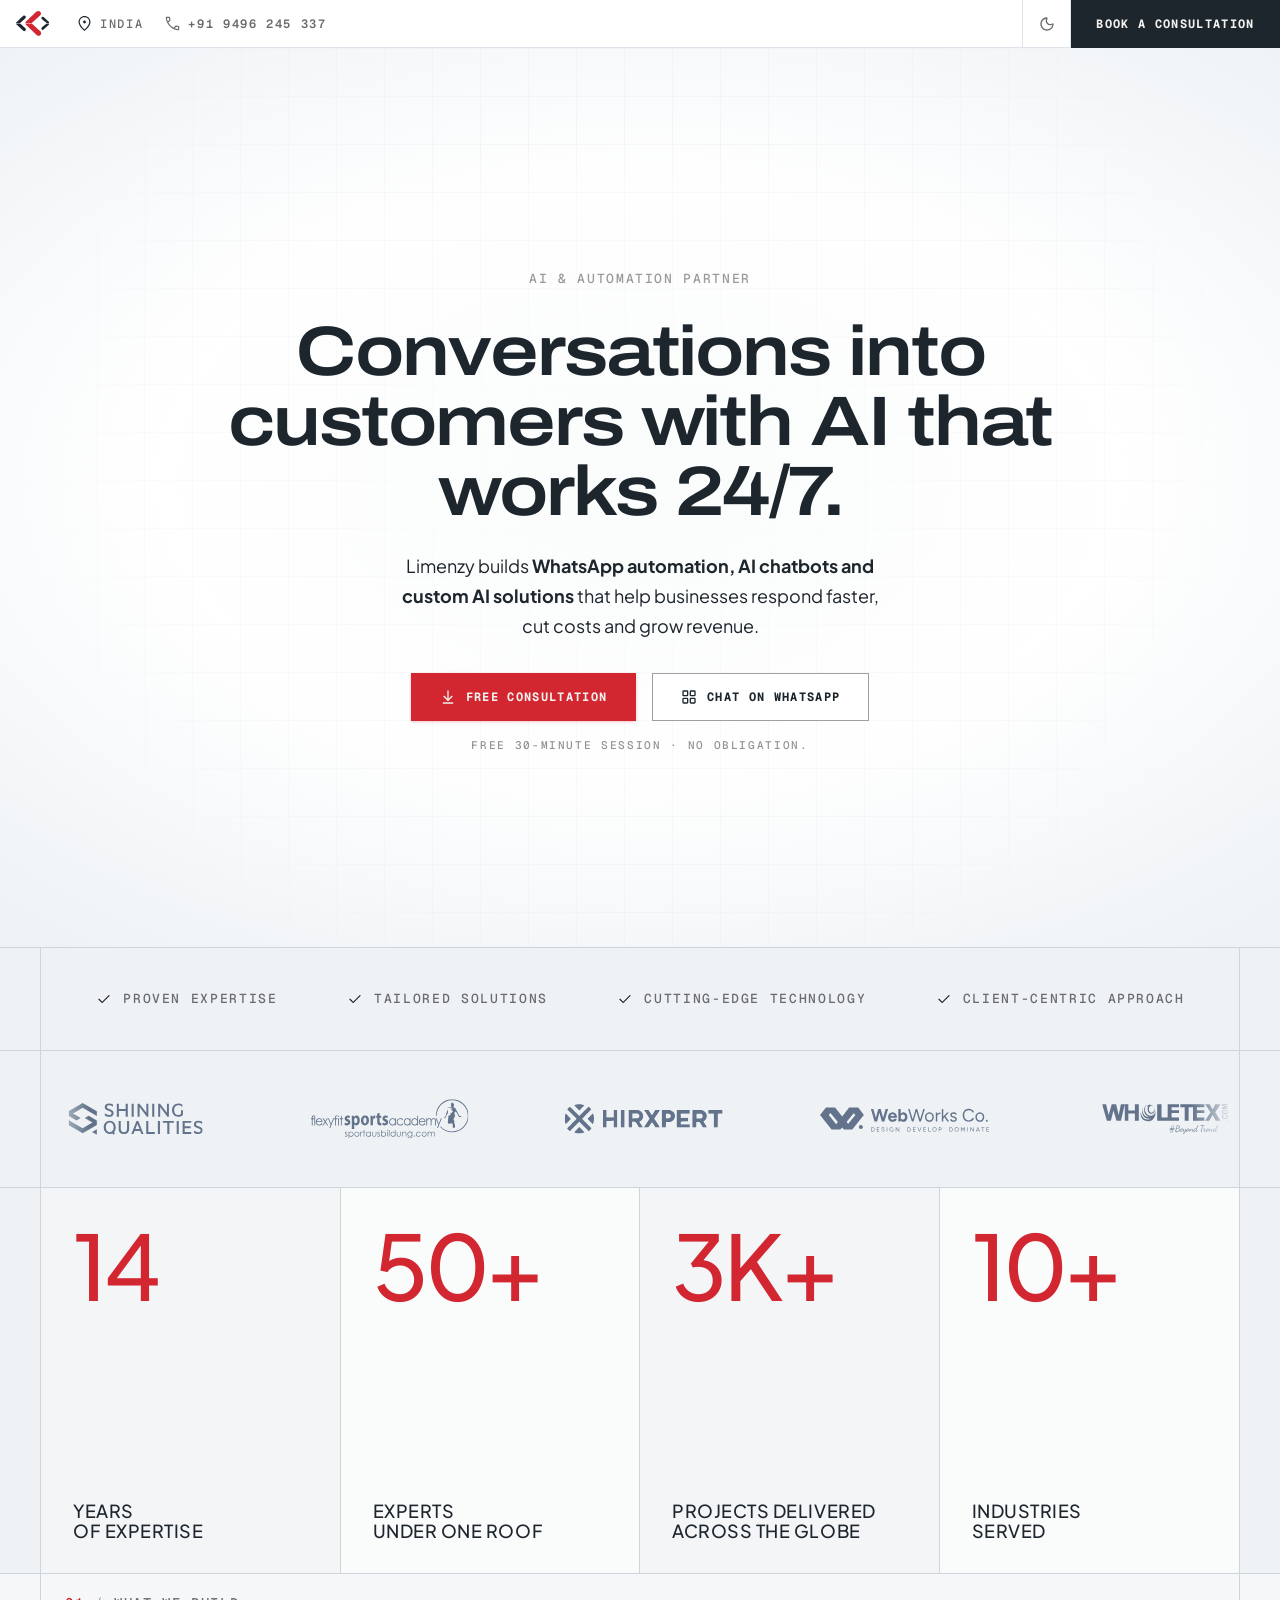
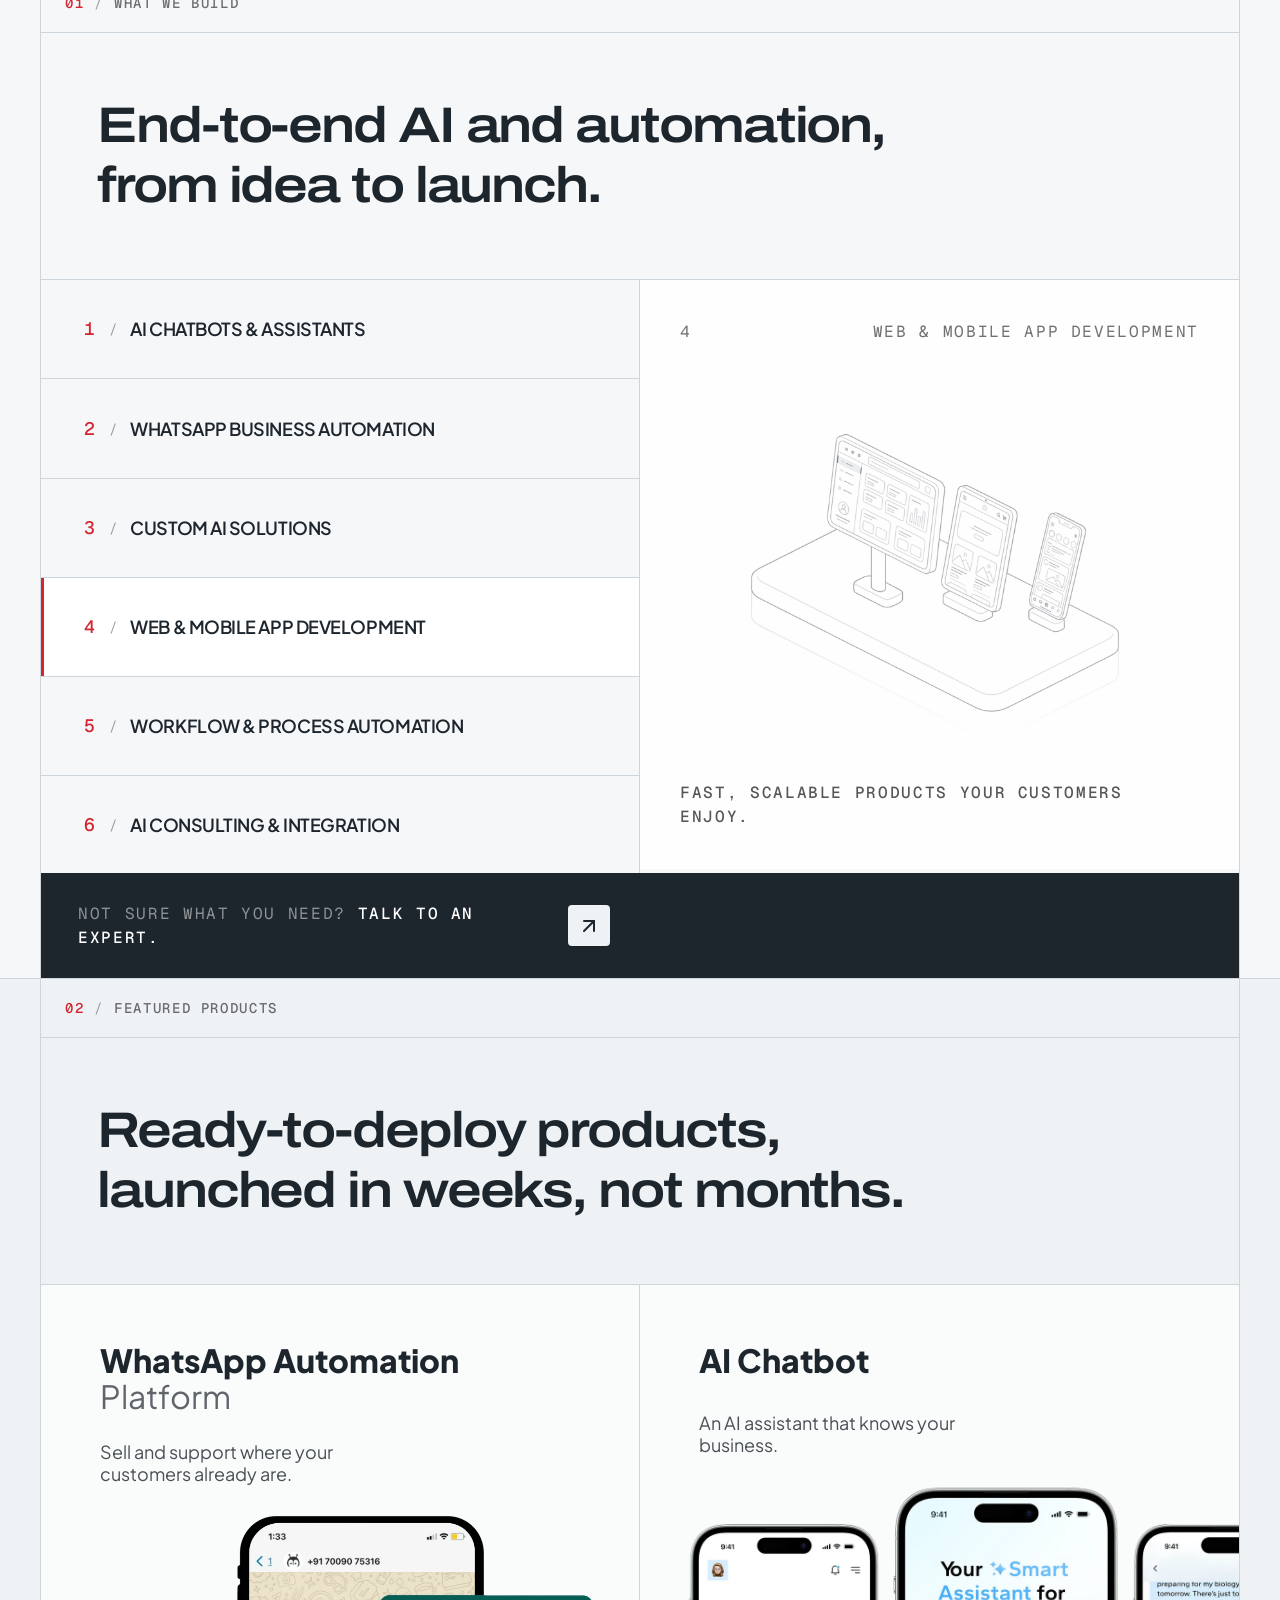
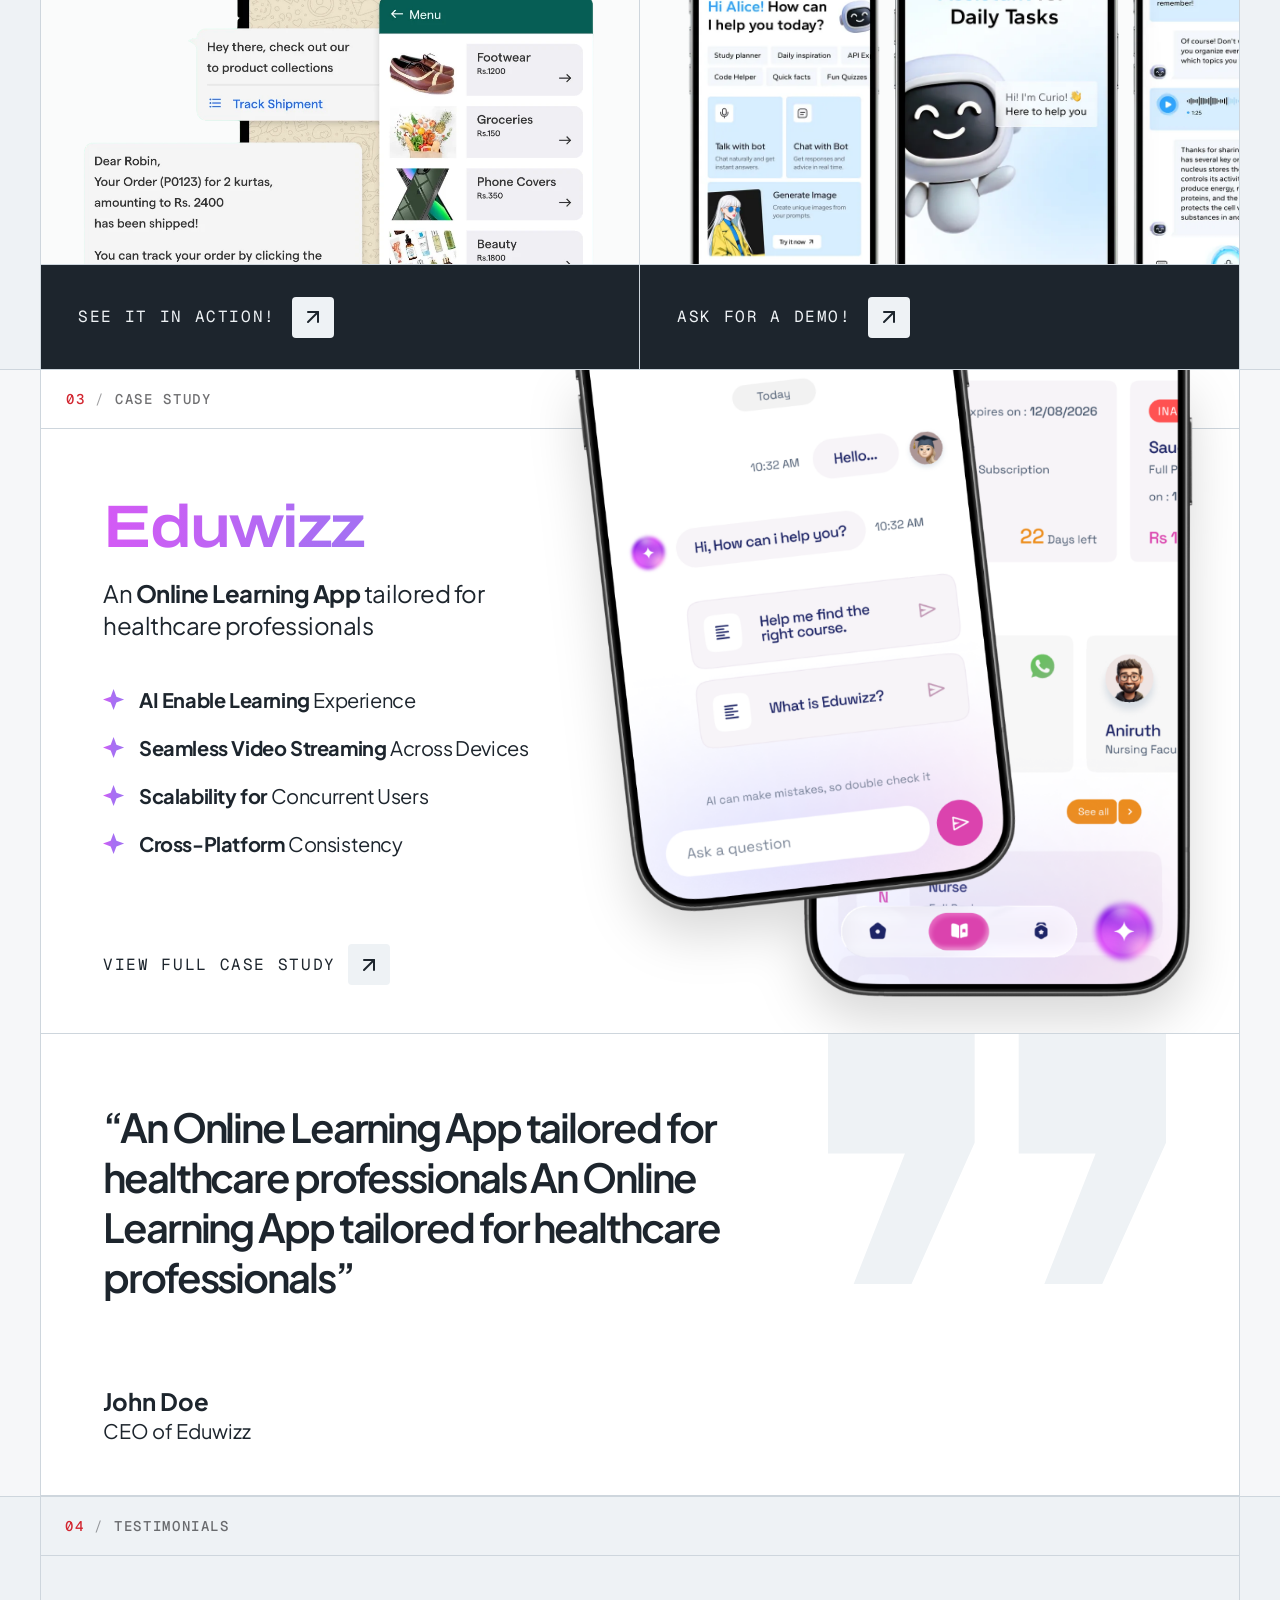
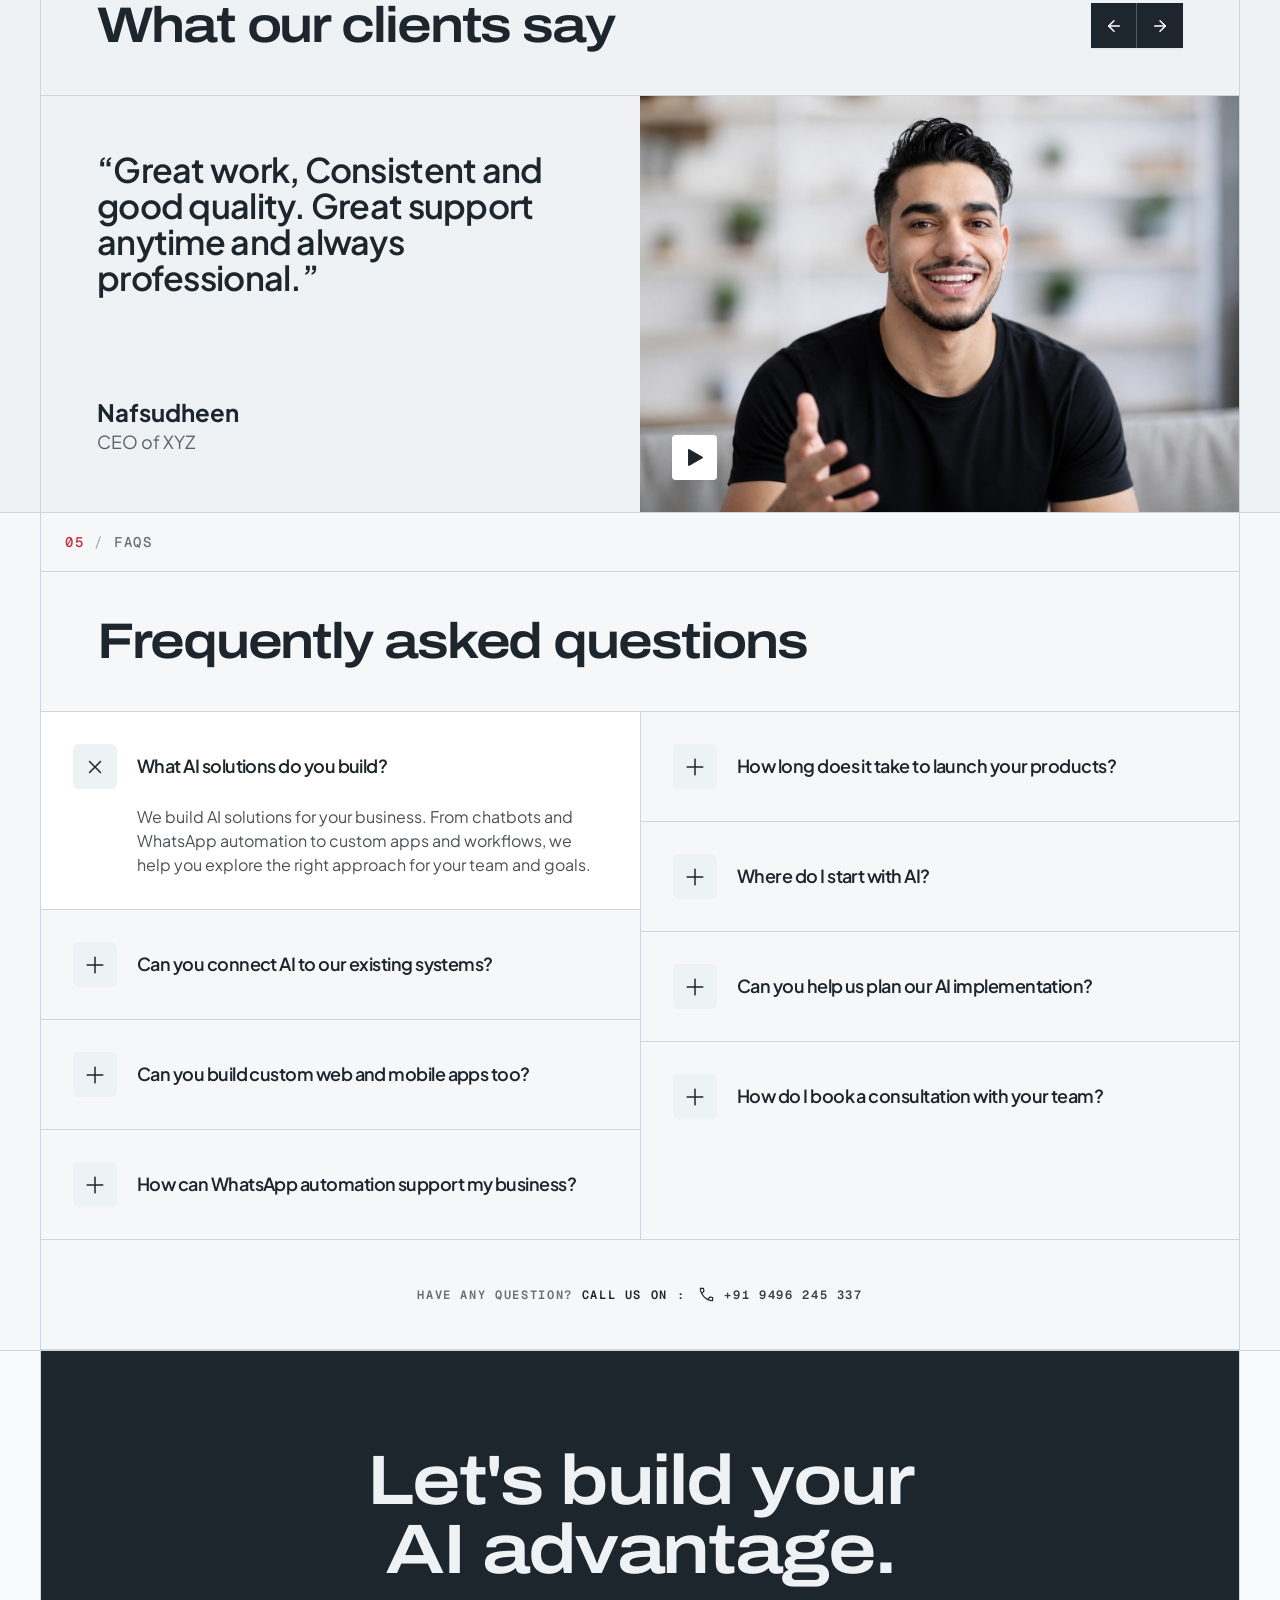
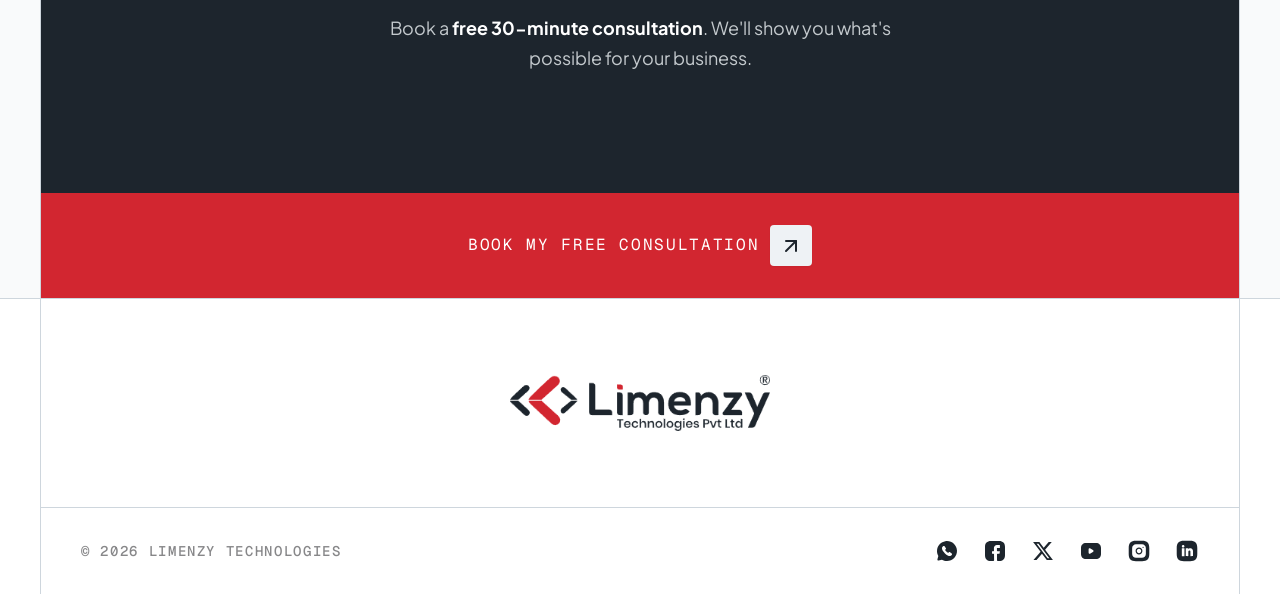
==== commit 81116dba: "Add files via upload" ====
--- a/index.html
+++ b/index.html
@@ -1,915 +1,1445 @@
-<!DOCTYPE html>
-<html lang="en">
-
-<head>
-    <meta charset="UTF-8">
-    <meta name="viewport" content="width=device-width, initial-scale=1.0">
-    <title>SECO - Expert Solar & Electrical Engineering in Calicut</title>
-    <meta name="description"
-        content="Southern Engineering Company (SECO) delivers reliable, monsoon-ready solar and electrical engineering solutions in Calicut, Kerala.">
-    <!-- Google Fonts: Funnel Display & Instrument Sans -->
-    <link rel="preconnect" href="https://fonts.googleapis.com">
-    <link rel="preconnect" href="https://fonts.gstatic.com" crossorigin>
-    <link
-        href="https://fonts.googleapis.com/css2?family=Funnel+Display:wght@300..800&family=Instrument+Sans:ital,wght@0,400..700;1,400..700&family=Instrument+Serif:ital@0;1&display=swap"
-        rel="stylesheet">
-    <link rel="stylesheet" href="css/style.css?v=37">
-</head>
-
-<body>
-    <!-- Main Header -->
-    <header class="main-header">
-        <!-- Top Tier -->
-        <div class="header-top">
-            <div class="container header-top-container">
-
-                <!-- Left: Location -->
-                <div class="header-left">
-                    <a href="#" class="location-info">
-                        <svg width="20" height="20" viewBox="0 0 24 24" fill="none" stroke="var(--primary-color)"
-                            stroke-width="2" stroke-linecap="round" stroke-linejoin="round">
-                            <circle cx="12" cy="12" r="10"></circle>
-                            <circle cx="12" cy="12" r="3"></circle>
-                        </svg>
-                        <span class="location-text">HiLITE Business Park, <strong>Kozhikode</strong></span>
-                    </a>
-                </div>
-
-                <!-- Center: Logo -->
-                <div class="header-center">
-                    <a href="index.html" class="logo">
-                        <img src="Assets/SECO%20Logo.svg" alt="SECO Logo">
-                    </a>
-                </div>
-
-                <!-- Right: Phone & CTA -->
-                <div class="header-right">
-                    <a href="tel:+919946558226" class="phone-info">
-                        <span class="phone-text">+91 9946 558 226</span>
-                        <svg width="18" height="18" viewBox="0 0 24 24" fill="none" stroke="var(--primary-color)"
-                            stroke-width="2" stroke-linecap="round" stroke-linejoin="round"
-                            style="transform: scaleX(-1);">
-                            <path
-                                d="M22 16.92v3a2 2 0 0 1-2.18 2 19.79 19.79 0 0 1-8.63-3.07 19.5 19.5 0 0 1-6-6 19.79 19.79 0 0 1-3.07-8.67A2 2 0 0 1 4.11 2h3a2 2 0 0 1 2 1.72 12.84 12.84 0 0 0 .7 2.81 2 2 0 0 1-.45 2.11L8.09 9.91a16 16 0 0 0 6 6l1.27-1.27a2 2 0 0 1 2.11-.45 12.84 12.84 0 0 0 2.81.7A2 2 0 0 1 22 16.92z">
-                            </path>
-                        </svg>
-                    </a>
-                    <a href="#contact" class="btn btn-dark desktop-only">
-                        Get started
-                        <svg width="16" height="16" viewBox="0 0 24 24" fill="none" stroke="var(--primary-color)"
-                            stroke-width="2" stroke-linecap="round" stroke-linejoin="round">
-                            <line x1="5" y1="12" x2="19" y2="12"></line>
-                            <polyline points="12 5 19 12 12 19"></polyline>
-                        </svg>
-                    </a>
-                    <button class="mobile-menu-btn" aria-label="Open Menu">
-                        <svg width="24" height="24" viewBox="0 0 24 24" fill="none" stroke="currentColor"
-                            stroke-width="2" stroke-linecap="round" stroke-linejoin="round">
-                            <line x1="3" y1="12" x2="21" y2="12"></line>
-                            <line x1="3" y1="6" x2="21" y2="6"></line>
-                            <line x1="3" y1="18" x2="21" y2="18"></line>
-                        </svg>
-                    </button>
-                </div>
-            </div>
-        </div>
-
-        <!-- Bottom Tier: Navigation -->
-        <div class="header-bottom">
-            <div class="container header-bottom-container">
-                <nav class="navbar">
-                    <ul class="nav-links">
-                        <li><a href="#home" class="nav-link">Home</a></li>
-                        <li><a href="#solar" class="nav-link">Solar</a></li>
-                        <li class="has-mega-menu">
-    <a href="#services" class="nav-link">Engineering Services</a>
-    <div class="mega-menu">
-        <div class="mega-menu-content">
-            <ul class="mega-menu-links">
-                <li data-img="Assets/commercial_wiring.jpg"><a href="service-industrial.html">Industrial & Commercial</a></li>
-                <li data-img="Assets/panel_fabrication.jpg"><a href="service-panel-fabrication.html">Panel Fabrication</a></li>
-                <li data-img="Assets/power_infrastructure.jpg"><a href="service-substation.html">Substation Design</a></li>
-                <li data-img="Assets/industrial_electrical.jpg"><a href="service-power-quality.html">Power Quality Control</a></li>
-                <li data-img="Assets/smart_infrastructure.jpg"><a href="service-smart-infrastructure.html">Smart Infrastructure</a></li>
-                <li data-img="Assets/home_automation.jpg"><a href="service-home-automation.html">Home & Building Automation</a></li>
-            </ul>
-            <div class="mega-menu-image">
-                <img src="Assets/commercial_wiring.jpg" id="mega-menu-img" alt="Service Preview">
-            </div>
-        </div>
+<!DOCTYPE html>
+<html lang="en">
+
+<head>
+  <meta charset="UTF-8">
+  <meta name="viewport" content="width=device-width, initial-scale=1.0">
+  <title>Limenzy — AI & Automation Partner | Gitex Dubai</title>
+  <meta name="description"
+    content="Limenzy builds WhatsApp automation, AI chatbots and custom AI solutions that help businesses respond faster, cut costs and grow revenue.">
+
+  <!-- Preconnect and Google Fonts -->
+  <link rel="preconnect" href="https://fonts.googleapis.com">
+  <link rel="preconnect" href="https://fonts.gstatic.com" crossorigin>
+  <link
+    href="https://fonts.googleapis.com/css2?family=Archivo:wdth,wght@62..125,100..900&family=Geist+Mono:wght@400;500;600;700&family=Plus+Jakarta+Sans:wght@400;500;600;700;800&family=Inter:wght@400;500;600&display=swap"
+    rel="stylesheet">
+
+  <!-- Tailwind CSS Engine (Local standalone bundle for 100% offline reliability) -->
+  <script src="tailwind.cdn.js"></script>
+  <script>
+    if (typeof tailwind === 'undefined') {
+      document.write('<script src="https://cdn.tailwindcss.com"><\/script>');
+    }
+  </script>
+  <script>
+    tailwind.config = {
+      darkMode: 'class',
+      theme: {
+        extend: {
+          colors: {
+            limenzy: {
+              red: '#D22630',
+              'red-hover': '#B81D26',
+              black: '#1D252D',
+              light: '#EEF2F5',
+              dark: '#0B0F13',
+              card: '#12181F',
+              border: '#DEE4E9',
+              'border-dark': '#242E38'
+            }
+          },
+          fontFamily: {
+            heading: ['"Archivo"', 'sans-serif'],
+            archivo: ['"Archivo"', 'sans-serif'],
+            mono: ['"Geist Mono"', 'monospace'],
+            sans: ['"Plus Jakarta Sans"', 'sans-serif'],
+            inter: ['"Inter"', 'sans-serif']
+          }
+        }
+      }
+    }
+  </script>
+
+  <!-- Custom Stylesheet -->
+  <link rel="stylesheet" href="style.css?v=fresh_20261118_v12">
+</head>
+
+<body class="bg-[#EEF2F5] dark:bg-[#0B0F13] text-[#1D252D] dark:text-[#F2F1EE] transition-colors duration-200">
+
+  <!-- =========================================================================
+       STICKY HEADER
+       Sticky navigation bar pinned to the top (height: 48px), matching Figma
+       ========================================================================= -->
+  <header id="stickyHeader" class="sticky-header">
+    <!-- Left Navigation Group -->
+    <div class="header-left-group">
+      <!-- Limenzy Logomark (w: 65px, h: 48px) -->
+      <a href="#" class="header-logo-container hover:opacity-85 transition-opacity" title="Limenzy Home"
+        aria-label="Limenzy Home">
+        <svg class="header-logo-svg" width="34" height="25" viewBox="0 0 33.681 24.818" fill="none"
+          xmlns="http://www.w3.org/2000/svg">
+          <!-- Left Chevron -->
+          <g transform="translate(0, 4.547)">
+            <path class="logo-chevron-side"
+              d="M8.87722 3.16094C9.40918 2.66953 10.3318 1.71135 9.44381 0.553316C8.9257 -0.120149 7.73294 -0.161213 7.11924 0.334304C5.37373 1.74831 0.526481 6.60218 0.526481 6.60218C0.235563 6.87869 0.0623978 7.17846 0.00975542 7.48371H4.09231L8.87722 3.16094Z"
+              fill="#1D252D" />
+            <path class="logo-chevron-side"
+              d="M0.52781 8.85656L7.25772 15.2038C8.32165 15.9991 9.33155 15.4981 9.70974 14.811C10.286 13.7611 9.56982 12.8234 8.83145 12.2513L4.1255 7.94081H1.83301e-06C0.0387909 8.25427 0.2078 8.56637 0.52781 8.85793V8.85656Z"
+              fill="#1D252D" />
+          </g>
+          <!-- Middle Chevron (Signal Red #D22630) -->
+          <g transform="translate(9.329, 0)">
+            <path class="logo-chevron-center"
+              d="M0.843668 14.048L11.5855 24.1706C13.2797 25.4367 14.8922 24.6387 15.4935 23.5423C16.4147 21.8682 15.2704 20.372 14.0929 19.4604L6.47917 12.4876H5.83432e-06C0.0360243 13.0201 0.304777 13.5525 0.843668 14.0467V14.048Z"
+              fill="#D22630" />
+            <path class="logo-chevron-center"
+              d="M14.1651 5.04431C15.0157 4.25997 16.4883 2.72962 15.0683 0.883064C14.2427 -0.192838 12.3392 -0.257173 11.3653 0.535381C8.57946 2.78985 0.843809 10.5306 0.843809 10.5306C0.353404 11.0015 0.0707981 11.5134 0.00845847 12.0308H6.43498L14.1665 5.04431H14.1651Z"
+              fill="#D22630" />
+          </g>
+          <!-- Right Chevron -->
+          <g transform="translate(25.368, 5.631)">
+            <path class="logo-chevron-side"
+              d="M0.917851 10.4663C0.298611 10.9454 -0.302619 11.7311 0.182244 12.6112C0.499483 13.1862 1.34176 13.6064 2.23391 12.9425L7.8791 7.62049C8.14647 7.37957 8.28223 7.1195 8.31271 6.85668H5.35504L0.917851 10.4663Z"
+              fill="#1D252D" />
+            <path class="logo-chevron-side"
+              d="M0.91237 2.78549C0.29313 2.3064 -0.308103 1.52069 0.176761 0.640533C0.489844 0.0738366 1.38199 -0.275215 2.18964 0.28053C2.21596 0.298325 2.23951 0.318858 2.26306 0.340759L7.87362 5.62992C8.14099 5.87084 8.27675 6.13092 8.30723 6.39373H5.34956L0.91237 2.78412V2.78549Z"
+              fill="#1D252D" />
+          </g>
+        </svg>
+      </a>
+
+      <!-- Location Indicator (w: ~100px, h: 48px) -->
+      <div class="header-nav-item mobile-hidden hidden sm:flex">
+        <svg class="nav-icon" width="19" height="19" viewBox="0 0 19 19" fill="none">
+          <path
+            d="M10.5116 8.97394C10.7913 8.69435 10.9311 8.35716 10.9311 7.96239C10.9311 7.56761 10.7913 7.23036 10.5116 6.95064C10.232 6.67104 9.89478 6.53125 9.5 6.53125C9.10522 6.53125 8.76804 6.67104 8.48845 6.95064C8.20873 7.23036 8.06887 7.56761 8.06887 7.96239C8.06887 8.35716 8.20873 8.69435 8.48845 8.97394C8.76804 9.25353 9.10522 9.39332 9.5 9.39332C9.89478 9.39332 10.232 9.25353 10.5116 8.97394ZM9.5 15.4482C11.0488 14.0617 12.234 12.7318 13.0556 11.4586C13.8772 10.1853 14.288 9.07012 14.288 8.113C14.288 6.66979 13.8295 5.48335 12.9125 4.55367C11.9955 3.62399 10.858 3.15915 9.5 3.15915C8.14203 3.15915 7.00453 3.62399 6.08752 4.55367C5.17051 5.48335 4.712 6.66979 4.712 8.113C4.712 9.07012 5.12281 10.1853 5.94443 11.4586C6.76605 12.7318 7.95124 14.0617 9.5 15.4482ZM9.5 17.0284C7.50764 15.302 6.01363 13.6954 5.01798 12.2085C4.02233 10.7215 3.5245 9.35631 3.5245 8.113C3.5245 6.2861 4.11541 4.80707 5.29724 3.67591C6.4792 2.54475 7.88012 1.97917 9.5 1.97917C11.1199 1.97917 12.5208 2.54475 13.7028 3.67591C14.8846 4.80707 15.4755 6.2861 15.4755 8.113C15.4755 9.35631 14.9777 10.7215 13.982 12.2085C12.9864 13.6954 11.4924 15.302 9.5 17.0284Z"
+            fill="currentColor" />
+        </svg>
+        <span class="header-nav-text">INDIA</span>
+      </div>
+
+      <!-- Phone Number Link with Copy feedback (w: ~201px, h: 48px) -->
+      <a id="phoneLink" href="tel:+919496245337" class="nav-link header-nav-item mobile-hidden hidden md:flex"
+        title="Click to copy or call +91 9496 245 337">
+        <svg class="nav-icon" width="19" height="19" viewBox="0 0 19 19" fill="none">
+          <path
+            d="M15.3902 16.2292C13.8983 16.2292 12.3995 15.8823 10.8937 15.1885C9.38811 14.4948 8.00474 13.5161 6.74361 12.2526C5.48262 10.989 4.50524 9.60556 3.81148 8.10231C3.11772 6.5992 2.77083 5.1017 2.77083 3.6098C2.77083 3.37006 2.85 3.17029 3.00833 3.01051C3.16667 2.85073 3.36458 2.77083 3.60208 2.77083H6.1841C6.384 2.77083 6.56034 2.83608 6.71314 2.96657C6.86593 3.09693 6.9631 3.25804 7.00467 3.44989L7.45849 5.77917C7.48989 5.99529 7.4833 6.181 7.4387 6.3363C7.39397 6.4916 7.31375 6.62203 7.19803 6.72758L5.36968 8.50745C5.66391 9.04631 6.00011 9.55608 6.37826 10.0368C6.75628 10.5173 7.16557 10.9763 7.60614 11.4137C8.0405 11.8481 8.5023 12.2516 8.99155 12.6241C9.4808 12.9966 10.0091 13.3432 10.5765 13.664L12.353 11.872C12.4769 11.7431 12.6269 11.6527 12.803 11.6009C12.979 11.5492 13.162 11.5365 13.3519 11.5629L15.5501 12.0106C15.75 12.0633 15.9132 12.1653 16.0396 12.3166C16.166 12.4678 16.2292 12.6393 16.2292 12.8311V15.3979C16.2292 15.6354 16.1493 15.8333 15.9895 15.9917C15.8297 16.15 15.6299 16.2292 15.3902 16.2292ZM4.80779 7.38388L6.22072 6.03191C6.24605 6.01159 6.26254 5.98368 6.2702 5.94819C6.27785 5.91269 6.2766 5.87971 6.26644 5.84923L5.92226 4.08005C5.9121 4.03955 5.89435 4.00913 5.86902 3.98881C5.84369 3.96849 5.8107 3.95833 5.77006 3.95833H4.07708C4.0466 3.95833 4.0212 3.96849 4.00089 3.98881C3.9807 4.00913 3.9706 4.03453 3.9706 4.06501C4.01111 4.60598 4.09965 5.15553 4.23621 5.71366C4.37264 6.27191 4.56317 6.82865 4.80779 7.38388ZM11.6953 14.2257C12.22 14.4703 12.7673 14.6573 13.3372 14.7868C13.9072 14.9161 14.4398 14.9929 14.935 15.0173C14.9655 15.0173 14.9909 15.0072 15.0112 14.9868C15.0315 14.9665 15.0417 14.9411 15.0417 14.9106V13.2452C15.0417 13.2045 15.0315 13.1716 15.0112 13.1462C14.9909 13.1209 14.9605 13.1031 14.9199 13.093L13.2574 12.7549C13.227 12.7448 13.2003 12.7435 13.1775 12.7512C13.1547 12.7588 13.1305 12.7753 13.1051 12.8007L11.6953 14.2257Z"
+            fill="currentColor" />
+        </svg>
+        <span class="header-nav-text phone-bold">+91 9496 245 337</span>
+      </a>
     </div>
-</li>
-                        <li><a href="#process" class="nav-link">Our Process</a></li>
-                        <li><a href="#testimonials" class="nav-link">Testimonials</a></li>
-                        <li><a href="#contact" class="nav-link">Contact</a></li>
-                    </ul>
-                </nav>
-            </div>
-        </div>
-
-        <!-- Fullscreen Mobile Navigation Overlay -->
-        <div class="mobile-nav-overlay">
-            <div class="mobile-nav-header">
-                <a href="index.html" class="logo">
-                    <img src="Assets/SECO%20Logo.svg" alt="SECO Logo">
-                </a>
-                <button class="mobile-close-btn" aria-label="Close Menu">
-                    <svg width="24" height="24" viewBox="0 0 24 24" fill="none" stroke="currentColor" stroke-width="2"
-                        stroke-linecap="round" stroke-linejoin="round">
-                        <line x1="18" y1="6" x2="6" y2="18"></line>
-                        <line x1="6" y1="6" x2="18" y2="18"></line>
-                    </svg>
-                </button>
-            </div>
-            <nav class="mobile-navbar">
-                <ul class="mobile-nav-links">
-                    <li><a href="#home" class="mobile-nav-link">Home</a></li>
-                    <li><a href="#solar" class="mobile-nav-link">Solar</a></li>
-                    <li class="mobile-has-dropdown">
-    <a href="#" class="mobile-nav-link mobile-services-toggle" style="display: flex; justify-content: space-between; align-items: center;">
-        Engineering Services 
-        <svg width="20" height="20" viewBox="0 0 24 24" fill="none" stroke="currentColor" stroke-width="2" stroke-linecap="round" stroke-linejoin="round"><polyline points="6 9 12 15 18 9"></polyline></svg>
-    </a>
-    <ul class="mobile-dropdown-menu">
-        <li><a href="service-industrial.html">Industrial & Commercial</a></li>
-        <li><a href="service-panel-fabrication.html">Panel Fabrication</a></li>
-        <li><a href="service-substation.html">Substation Design</a></li>
-        <li><a href="service-power-quality.html">Power Quality Control</a></li>
-        <li><a href="service-smart-infrastructure.html">Smart Infrastructure</a></li>
-        <li><a href="service-home-automation.html">Home & Building Automation</a></li>
-    </ul>
-</li>
-                    <li><a href="#process" class="mobile-nav-link">Our Process</a></li>
-                    <li><a href="#testimonials" class="mobile-nav-link">Testimonials</a></li>
-                    <li><a href="#contact" class="mobile-nav-link">Contact</a></li>
-                </ul>
-                <a href="#contact" class="btn btn-dark btn-pill mobile-nav-cta">Book a Free Site Visit</a>
-            </nav>
-        </div>
-    </header>
-
-    <!-- Main Content -->
-    <main>
-        <!-- Hero Section -->
-        <section id="home" class="hero-section">
-            <div class="hero-background">
-                <div class="hero-overlay-dark"></div>
-            </div>
-
-            <div class="container hero-container">
-                <div class="hero-content centered">
-                    <div class="hero-tag">CALICUT'S PREMIER ENGINEERING FIRM</div>
-                    <h1 class="hero-title"><span class="highlight">Expert Solar & Electrical</span> <br>Engineering for
-                        Calicut.</h1>
-                    <p class="hero-subtitle">From heavy industrial electrification to premium home solar setups,
-                        Southern Engineering Company (SECO) delivers reliable, monsoon-ready power solutions you can
-                        trust.</p>
-                    <div class="hero-actions centered">
-                        <a href="#contact" class="btn btn-white btn-pill">
-                            Book a Free Site Visit
-                            <svg width="16" height="16" viewBox="0 0 24 24" fill="none" stroke="var(--primary-color)"
-                                stroke-width="2" stroke-linecap="round" stroke-linejoin="round">
-                                <line x1="5" y1="12" x2="19" y2="12"></line>
-                                <polyline points="12 5 19 12 12 19"></polyline>
-                            </svg>
-                        </a>
-                        <a href="#services" class="btn btn-outline-white btn-pill">Explore Our Services</a>
-                    </div>
-                </div>
-            </div>
-
-            <!-- Bottom Trust Bar -->
-            <div class="hero-trust-bar">
-                <div class="container">
-                    <div class="trust-logos">
-                        <div class="trust-logo">
-                            <img src="Assets/EIN_badge_gold_table_desktop%201.png" alt="Enphase Gold"
-                                class="trust-icon">
-                            <span>ENPHASE GOLD INSTALLER</span>
-                        </div>
-                        <div class="trust-logo">
-                            <img src="Assets/KSEB_Logo_2022%201.png" alt="KSEB Approved" class="trust-icon">
-                            <span>KSEB APPROVED</span>
-                        </div>
-                    </div>
-                </div>
-            </div>
-        </section>
-
-        <!-- Brand Marquee Section -->
-        <section class="brand-marquee-section">
-            <div class="marquee-container">
-                <div class="marquee-content">
-                    <!-- Set 1 -->
-                    <img src="Assets/image_1_1_1749036191%201.png" alt="Waaree">
-                    <img src="Assets/Panasonic_logo_(Blue).svg%201.png" alt="Panasonic">
-                    <img src="Assets/Loom_logo_f50a89a5-291b-4c15-9a87-303dc061554e_140x@2x%201.png" alt="Loom">
-                    <img src="Assets/Enphase_logo.svg%201.png" alt="Enphase">
-                    <img src="Assets/adani-solar-vector-logo%201.png" alt="Adani Solar">
-
-                    <!-- Set 2 -->
-                    <img src="Assets/image_1_1_1749036191%201.png" alt="Waaree">
-                    <img src="Assets/Panasonic_logo_(Blue).svg%201.png" alt="Panasonic">
-                    <img src="Assets/Loom_logo_f50a89a5-291b-4c15-9a87-303dc061554e_140x@2x%201.png" alt="Loom">
-                    <img src="Assets/Enphase_logo.svg%201.png" alt="Enphase">
-                    <img src="Assets/adani-solar-vector-logo%201.png" alt="Adani Solar">
-
-                    <!-- Set 3 -->
-                    <img src="Assets/image_1_1_1749036191%201.png" alt="Waaree">
-                    <img src="Assets/Panasonic_logo_(Blue).svg%201.png" alt="Panasonic">
-                    <img src="Assets/Loom_logo_f50a89a5-291b-4c15-9a87-303dc061554e_140x@2x%201.png" alt="Loom">
-                    <img src="Assets/Enphase_logo.svg%201.png" alt="Enphase">
-                    <img src="Assets/adani-solar-vector-logo%201.png" alt="Adani Solar">
-
-                    <!-- Set 4 -->
-                    <img src="Assets/image_1_1_1749036191%201.png" alt="Waaree">
-                    <img src="Assets/Panasonic_logo_(Blue).svg%201.png" alt="Panasonic">
-                    <img src="Assets/Loom_logo_f50a89a5-291b-4c15-9a87-303dc061554e_140x@2x%201.png" alt="Loom">
-                    <img src="Assets/Enphase_logo.svg%201.png" alt="Enphase">
-                    <img src="Assets/adani-solar-vector-logo%201.png" alt="Adani Solar">
-                </div>
-            </div>
-        </section>
-
-        <!-- The Solar Advantage Section -->
-        <section id="solar" class="advantage-section">
-            <div class="container">
-                <div class="advantage-grid">
-                    <div class="advantage-content">
-                        <div class="advantage-header">
-                            <h2 class="section-title">The Solar Advantage</h2>
-                            <p class="section-body">High energy bills and unpredictable weather demand robust solutions.
-                                We bring the safest, most efficient technology to your rooftop—engineered to withstand
-                                heavy monsoons and peak summer heat.</p>
-                        </div>
-
-                        <div class="feature-grid">
-                            <div class="feature-item">
-                                <div class="feature-icon">
-                                    <svg width="20" height="20" viewBox="0 0 24 24" fill="none" stroke="currentColor"
-                                        stroke-width="2" stroke-linecap="round" stroke-linejoin="round">
-                                        <path d="M3 9l9-7 9 7v11a2 2 0 0 1-2 2H5a2 2 0 0 1-2-2z"></path>
-                                        <polyline points="9 22 9 12 15 12 15 22"></polyline>
-                                    </svg>
-                                </div>
-                                <h4>Residential Systems</h4>
-                                <p>From structural roof assessments to custom installations, we ensure a seamless switch
-                                    to home solar.</p>
-                            </div>
-
-                            <div class="feature-item">
-                                <div class="feature-icon">
-                                    <svg width="20" height="20" viewBox="0 0 24 24" fill="none" stroke="currentColor"
-                                        stroke-width="2" stroke-linecap="round" stroke-linejoin="round">
-                                        <rect x="4" y="4" width="16" height="16" rx="2" ry="2"></rect>
-                                        <rect x="9" y="9" width="6" height="6"></rect>
-                                        <line x1="9" y1="1" x2="9" y2="4"></line>
-                                        <line x1="15" y1="1" x2="15" y2="4"></line>
-                                        <line x1="9" y1="20" x2="9" y2="23"></line>
-                                        <line x1="15" y1="20" x2="15" y2="23"></line>
-                                        <line x1="20" y1="9" x2="23" y2="9"></line>
-                                        <line x1="20" y1="14" x2="23" y2="14"></line>
-                                        <line x1="1" y1="9" x2="4" y2="9"></line>
-                                        <line x1="1" y1="14" x2="4" y2="14"></line>
-                                    </svg>
-                                </div>
-                                <h4>Commercial & Industrial</h4>
-                                <p>Scalable on-grid and hybrid solutions engineered for maximum ROI and operational cost
-                                    protection.</p>
-                            </div>
-
-                            <div class="feature-item">
-                                <div class="feature-icon">
-                                    <svg width="20" height="20" viewBox="0 0 24 24" fill="none" stroke="currentColor"
-                                        stroke-width="2" stroke-linecap="round" stroke-linejoin="round">
-                                        <polygon points="13 2 3 14 12 14 11 22 21 10 12 10 13 2"></polygon>
-                                    </svg>
-                                </div>
-                                <h4>Enphase Microinverters</h4>
-                                <p>Operate panels independently to maximize generation, even when partially shaded by
-                                    passing clouds.</p>
-                            </div>
-
-                            <div class="feature-item">
-                                <div class="feature-icon">
-                                    <svg width="20" height="20" viewBox="0 0 24 24" fill="none" stroke="currentColor"
-                                        stroke-width="2" stroke-linecap="round" stroke-linejoin="round">
-                                        <path d="M22 11.08V12a10 10 0 1 1-5.93-9.14"></path>
-                                        <polyline points="22 4 12 14.01 9 11.01"></polyline>
-                                    </svg>
-                                </div>
-                                <h4>Turnkey KSEB Approvals</h4>
-                                <p>We handle the entire regulatory process, from initial permits to final net-metering
-                                    synchronization.</p>
-                            </div>
-                        </div>
-                    </div>
-
-                    <div class="advantage-image">
-                        <img src="Assets/kerala_roof_solar.jpg" alt="Premium residential solar installation in Kerala">
-                    </div>
-                </div>
-            </div>
-        </section>
-        <!-- Engineering Services Section -->
-        <!-- Engineering Services Section -->
-        <section id="services" class="services-section">
-            <div class="services-header">
-                <h2 class="section-title">Comprehensive<br>Engineering Services</h2>
-                <p class="section-body">Heavy electrical engineering, SECO delivers end-to-end electrification from
-                    homes to industrial substations..</p>
-            </div>
-            <div class="services-carousel-wrapper">
-                <div class="services-carousel" id="servicesCarousel">
-                    <div class="service-card">
-                        <img src="Assets/commercial_wiring.jpg" alt="Commercial Wiring">
-                        <div class="service-card-overlay"></div>
-                        <div class="service-card-content">
-                            <h3>Industrial & Commercial</h3>
-                            <p>Turnkey electrical installations for factories, hospitals, and commercial complexes.</p>
-                            <a href="service-industrial.html" class="service-link">Explore Service &rarr;</a>
-                        </div>
-                    </div>
-                    <div class="service-card">
-                        <img src="Assets/panel_fabrication.jpg" alt="Panel Fabrication">
-                        <div class="service-card-overlay"></div>
-                        <div class="service-card-content">
-                            <h3>Panel Fabrication</h3>
-                            <p>Custom HT & LT Panel Fabrication and heavy-duty Bus Duct installations.</p>
-                            <a href="service-panel-fabrication.html" class="service-link">Explore Service &rarr;</a>
-                        </div>
-                    </div>
-                    <div class="service-card">
-                        <img src="Assets/power_infrastructure.jpg" alt="Substation Design">
-                        <div class="service-card-overlay"></div>
-                        <div class="service-card-content">
-                            <h3>Substation Design</h3>
-                            <p>Ensuring stable power distribution with custom Substation Design and Existing System Modification.</p>
-                            <a href="service-substation.html" class="service-link">Explore Service &rarr;</a>
-                        </div>
-                    </div>
-                    <div class="service-card">
-                        <img src="Assets/industrial_electrical.jpg" alt="Power Quality">
-                        <div class="service-card-overlay"></div>
-                        <div class="service-card-content">
-                            <h3>Power Quality Control</h3>
-                            <p>Precision-engineered AMF and APFC panels for seamless backup and Automatic Power Factor Correction.</p>
-                            <a href="service-power-quality.html" class="service-link">Explore Service &rarr;</a>
-                        </div>
-                    </div>
-                    <div class="service-card">
-                        <img src="Assets/smart_infrastructure.jpg" alt="Smart Infrastructure">
-                        <div class="service-card-overlay"></div>
-                        <div class="service-card-content">
-                            <h3>Smart Infrastructure</h3>
-                            <p>Modernizing local infrastructure with energy-efficient Street Lighting, Internal Electrification, and Building Automation.</p>
-                            <a href="service-smart-infrastructure.html" class="service-link">Explore Service &rarr;</a>
-                        </div>
-                    </div>
-                    <div class="service-card">
-                        <img src="Assets/home_automation.jpg" alt="Home & Building Automation">
-                        <div class="service-card-overlay"></div>
-                        <div class="service-card-content">
-                            <h3>Home & Building Automation</h3>
-                            <p>Transforming spaces with intelligent automation, custom interface panels, and highly integrated smart home control systems.</p>
-                            <a href="service-home-automation.html" class="service-link">Explore Service &rarr;</a>
-                        </div>
-                    </div>
-                </div>
-            </div>
-
-            <div class="carousel-controls">
-                <button id="btn-prev" class="carousel-btn" aria-label="Previous">
-                    <svg width="24" height="24" viewBox="0 0 24 24" fill="none" stroke="currentColor" stroke-width="2"
-                        stroke-linecap="round" stroke-linejoin="round">
-                        <line x1="19" y1="12" x2="5" y2="12"></line>
-                        <polyline points="12 19 5 12 12 5"></polyline>
-                    </svg>
-                </button>
-                <button id="btn-next" class="carousel-btn" aria-label="Next">
-                    <svg width="24" height="24" viewBox="0 0 24 24" fill="none" stroke="currentColor" stroke-width="2"
-                        stroke-linecap="round" stroke-linejoin="round">
-                        <line x1="5" y1="12" x2="19" y2="12"></line>
-                        <polyline points="12 5 19 12 12 19"></polyline>
-                    </svg>
-                </button>
-            </div>
-            </div>
-            </div>
-        </section>
-        <!-- The SECO Process Section -->
-        <section id="process" class="process-section">
-            <div class="container">
-                <div class="process-header">
-                    <h2 class="section-title">The SECO Process</h2>
-                </div>
-
-                <div class="process-grid-new">
-                    <!-- Step 1 -->
-                    <div class="process-card">
-                        <div class="process-number">1</div>
-                        <div class="process-image">
-                            <img src="Assets/process_1.png" alt="Basic Consultation">
-                        </div>
-                        <h3>Basic<br>Consultation</h3>
-                    </div>
-
-                    <!-- Step 2 -->
-                    <div class="process-card">
-                        <div class="process-number">2</div>
-                        <div class="process-image">
-                            <img src="Assets/process_2.png" alt="Site Survey">
-                        </div>
-                        <h3>Site<br>Survey</h3>
-                    </div>
-
-                    <!-- Step 3 -->
-                    <div class="process-card">
-                        <div class="process-number">3</div>
-                        <div class="process-image">
-                            <img src="Assets/process_3.png" alt="Design & Engineering">
-                        </div>
-                        <h3>Design<br>& Engineering</h3>
-                    </div>
-
-                    <!-- Step 4 -->
-                    <div class="process-card">
-                        <div class="process-number">4</div>
-                        <div class="process-image">
-                            <img src="Assets/process_4.png" alt="Permitting">
-                        </div>
-                        <h3>Permitting</h3>
-                    </div>
-
-                    <!-- Step 5 -->
-                    <div class="process-card">
-                        <div class="process-number">5</div>
-                        <div class="process-image">
-                            <img src="Assets/process_5.png" alt="Installation">
-                        </div>
-                        <h3>Installation</h3>
-                    </div>
-
-                    <!-- Step 6 -->
-                    <div class="process-card">
-                        <div class="process-number">6</div>
-                        <div class="process-image">
-                            <img src="Assets/process_6.png" alt="Product Demonstration">
-                        </div>
-                        <h3>Product<br>Demonstration</h3>
-                    </div>
-                </div>
-            </div>
-        </section>
-        <!-- Testimonials Section -->
-        <section id="testimonials" class="testimonials-section">
-            <div class="container">
-                <div class="section-header text-left">
-                    <h2 class="section-title">Local Trust & Proof</h2>
-                    <p class="section-subtitle">Powering Our Community</p>
-                    <p class="section-body">SECO has been the trusted engineering partner for homes and businesses
-                        across Kozhikode and beyond.</p>
-                </div>
-            </div>
-
-            <div class="marquee-wrapper">
-                <div class="marquee-track">
-                    <div class="marquee-group">
-                        <div class="testimonial-card">
-                            <div class="testimonial-date">Aug 2026</div>
-                            <p class="testimonial-quote">"The professionalism of SECO's engineers is unmatched. They
-                                handled the entire KSEB approval process flawlessly. The wiring is incredibly neat,
-                                which is rare to see. Highly recommended!"</p>
-                            <div class="testimonial-author">
-                                <div class="author-avatar">M</div>
-                                <div class="author-info">
-                                    <h4>Mohammed R.</h4>
-                                    <p>Palazhi, Kozhikode</p>
-                                </div>
-                            </div>
-                        </div>
-                        <div class="testimonial-card">
-                            <div class="testimonial-date">Jul 2026</div>
-                            <p class="testimonial-quote">"We've had issues with power drops during the heavy Kerala
-                                monsoons for years. SECO installed a custom AMF panel and solar backup for us. Not a
-                                single outage this rainy season."</p>
-                            <div class="testimonial-author">
-                                <div class="author-avatar">S</div>
-                                <div class="author-info">
-                                    <h4>Suresh Kumar</h4>
-                                    <p>Nadakkavu, Kozhikode</p>
-                                </div>
-                            </div>
-                        </div>
-                        <div class="testimonial-card">
-                            <div class="testimonial-date">Jun 2026</div>
-                            <p class="testimonial-quote">"I run a small manufacturing unit and needed heavy-duty bus
-                                duct installations. SECO's team executed it perfectly on time without disrupting our
-                                daily operations. Top-tier engineering."</p>
-                            <div class="testimonial-author">
-                                <div class="author-avatar">J</div>
-                                <div class="author-info">
-                                    <h4>Jayan Menon</h4>
-                                    <p>Ramanattukara Industrial</p>
-                                </div>
-                            </div>
-                        </div>
-                        <div class="testimonial-card">
-                            <div class="testimonial-date">May 2026</div>
-                            <p class="testimonial-quote">"They don't just sell you a solar system; they engineer it for
-                                your exact roof and load. The structure they built is incredibly solid, easily
-                                weathering the recent storms."</p>
-                            <div class="testimonial-author">
-                                <div class="author-avatar">A</div>
-                                <div class="author-info">
-                                    <h4>Anitha V.</h4>
-                                    <p>Eranhipaalam, Kozhikode</p>
-                                </div>
-                            </div>
-                        </div>
-                    </div>
-                    <div class="marquee-group" aria-hidden="true">
-                        <div class="testimonial-card">
-                            <div class="testimonial-date">Aug 2026</div>
-                            <p class="testimonial-quote">"The professionalism of SECO's engineers is unmatched. They
-                                handled the entire KSEB approval process flawlessly. The wiring is incredibly neat,
-                                which is rare to see. Highly recommended!"</p>
-                            <div class="testimonial-author">
-                                <div class="author-avatar">M</div>
-                                <div class="author-info">
-                                    <h4>Mohammed R.</h4>
-                                    <p>Palazhi, Kozhikode</p>
-                                </div>
-                            </div>
-                        </div>
-                        <div class="testimonial-card">
-                            <div class="testimonial-date">Jul 2026</div>
-                            <p class="testimonial-quote">"We've had issues with power drops during the heavy Kerala
-                                monsoons for years. SECO installed a custom AMF panel and solar backup for us. Not a
-                                single outage this rainy season."</p>
-                            <div class="testimonial-author">
-                                <div class="author-avatar">S</div>
-                                <div class="author-info">
-                                    <h4>Suresh Kumar</h4>
-                                    <p>Nadakkavu, Kozhikode</p>
-                                </div>
-                            </div>
-                        </div>
-                        <div class="testimonial-card">
-                            <div class="testimonial-date">Jun 2026</div>
-                            <p class="testimonial-quote">"I run a small manufacturing unit and needed heavy-duty bus
-                                duct installations. SECO's team executed it perfectly on time without disrupting our
-                                daily operations. Top-tier engineering."</p>
-                            <div class="testimonial-author">
-                                <div class="author-avatar">J</div>
-                                <div class="author-info">
-                                    <h4>Jayan Menon</h4>
-                                    <p>Ramanattukara Industrial</p>
-                                </div>
-                            </div>
-                        </div>
-                        <div class="testimonial-card">
-                            <div class="testimonial-date">May 2026</div>
-                            <p class="testimonial-quote">"They don't just sell you a solar system; they engineer it for
-                                your exact roof and load. The structure they built is incredibly solid, easily
-                                weathering the recent storms."</p>
-                            <div class="testimonial-author">
-                                <div class="author-avatar">A</div>
-                                <div class="author-info">
-                                    <h4>Anitha V.</h4>
-                                    <p>Eranhipaalam, Kozhikode</p>
-                                </div>
-                            </div>
-                        </div>
-                    </div>
-                </div>
-            </div>
-            <div class="rating-badge-container">
-                <div class="rating-badge">
-                    <div class="stars">
-                        <svg width="20" height="20" viewBox="0 0 24 24" fill="currentColor" stroke="none">
-                            <polygon
-                                points="12 2 15.09 8.26 22 9.27 17 14.14 18.18 21.02 12 17.77 5.82 21.02 7 14.14 2 9.27 8.91 8.26 12 2">
-                            </polygon>
-                        </svg>
-                        <svg width="20" height="20" viewBox="0 0 24 24" fill="currentColor" stroke="none">
-                            <polygon
-                                points="12 2 15.09 8.26 22 9.27 17 14.14 18.18 21.02 12 17.77 5.82 21.02 7 14.14 2 9.27 8.91 8.26 12 2">
-                            </polygon>
-                        </svg>
-                        <svg width="20" height="20" viewBox="0 0 24 24" fill="currentColor" stroke="none">
-                            <polygon
-                                points="12 2 15.09 8.26 22 9.27 17 14.14 18.18 21.02 12 17.77 5.82 21.02 7 14.14 2 9.27 8.91 8.26 12 2">
-                            </polygon>
-                        </svg>
-                        <svg width="20" height="20" viewBox="0 0 24 24" fill="currentColor" stroke="none">
-                            <polygon
-                                points="12 2 15.09 8.26 22 9.27 17 14.14 18.18 21.02 12 17.77 5.82 21.02 7 14.14 2 9.27 8.91 8.26 12 2">
-                            </polygon>
-                        </svg>
-                        <svg width="20" height="20" viewBox="0 0 24 24" fill="currentColor" stroke="none">
-                            <polygon
-                                points="12 2 15.09 8.26 22 9.27 17 14.14 18.18 21.02 12 17.77 5.82 21.02 7 14.14 2 9.27 8.91 8.26 12 2">
-                            </polygon>
-                        </svg>
-                    </div>
-                    <span class="rating-text">4.8 average<br class="mobile-break"> rating</span>
-                    <span class="rating-divider"></span>
-                    <span class="rating-reviews">500+<br class="mobile-break"> reviews</span>
-                </div>
-            </div>
-        </section>
-        <!-- CTA Section -->
-        <section id="cta" class="cta-section">
-            <div class="cta-background">
-                <div class="cta-row">
-                    <div class="cta-shape shape-pill" style="width: 450px;"></div>
-                    <div class="cta-shape shape-circle"></div>
-                    <div class="cta-shape shape-pill" style="width: 600px;"></div>
-                    <div class="cta-shape shape-circle"></div>
-                </div>
-                <div class="cta-row" style="margin-left: -150px;">
-                    <div class="cta-shape shape-circle"></div>
-                    <div class="cta-shape shape-pill" style="width: 800px;"></div>
-                    <div class="cta-shape shape-pill" style="width: 500px;"></div>
-                    <div class="cta-shape shape-circle"></div>
-                </div>
-                <div class="cta-row" style="margin-left: 100px;">
-                    <div class="cta-shape shape-pill" style="width: 500px;"></div>
-                    <div class="cta-shape shape-circle"></div>
-                    <div class="cta-shape shape-pill" style="width: 550px;"></div>
-                    <div class="cta-shape shape-circle"></div>
-                </div>
-                <div class="cta-row" style="margin-left: -50px;">
-                    <div class="cta-shape shape-circle"></div>
-                    <div class="cta-shape shape-pill" style="width: 400px;"></div>
-                    <div class="cta-shape shape-circle"></div>
-                    <div class="cta-shape shape-pill" style="width: 600px;"></div>
-                </div>
-            </div>
-
-            <div class="cta-content container">
-                <h2 class="cta-title">Expert engineering,<br>flawlessly executed.</h2>
-                <a href="#contact" class="cta-button">Get a free consultation &rarr;</a>
-                <a href="#" class="back-to-top">Back to top</a>
-            </div>
-        </section>
-
-        <!-- FAQ Section -->
-        <section id="faq" class="faq-section">
-            <div class="container faq-container">
-                <div class="faq-header">
-                    <h2 class="section-title">Frequently<br>Asked <span>Questions</span></h2>
-                    <p class="faq-subtitle">Have further questions and can't find the answers?</p>
-                    <a href="#contact" class="btn-outline-primary">CONTACT US &rarr;</a>
-                </div>
-
-                <div class="faq-list">
-                    <div class="faq-item active">
-                        <button class="faq-question">
-                            What does SECO do for electrical engineering?
-                            <span class="faq-icon"></span>
-                        </button>
-                        <div class="faq-answer-wrapper">
-                            <div class="faq-answer">
-                                <p>SECO specializes in end-to-end electrification for homes, commercial complexes, and
-                                    industrial factories, including heavy-duty panel fabrication and substation design.
-                                </p>
-                            </div>
-                        </div>
-                    </div>
-
-                    <div class="faq-item">
-                        <button class="faq-question">
-                            Do you assist with KSEB approvals and net-metering for solar?
-                            <span class="faq-icon"></span>
-                        </button>
-                        <div class="faq-answer-wrapper">
-                            <div class="faq-answer">
-                                <p>Absolutely. We provide turnkey services, managing the entire regulatory process from
-                                    initial permitting to final grid synchronization with KSEB.</p>
-                            </div>
-                        </div>
-                    </div>
-
-                    <div class="faq-item">
-                        <button class="faq-question">
-                            How do Enphase Microinverters improve solar performance?
-                            <span class="faq-icon"></span>
-                        </button>
-                        <div class="faq-answer-wrapper">
-                            <div class="faq-answer">
-                                <p>Unlike traditional string inverters, microinverters operate each panel independently.
-                                    This ensures maximum energy generation even if some panels are partially shaded by
-                                    trees or passing clouds.</p>
-                            </div>
-                        </div>
-                    </div>
-
-                    <div class="faq-item">
-                        <button class="faq-question">
-                            What is included in your Home Automation services?
-                            <span class="faq-icon"></span>
-                        </button>
-                        <div class="faq-answer-wrapper">
-                            <div class="faq-answer">
-                                <p>We design and install intelligent automation systems that control lighting, climate,
-                                    security, and entertainment, featuring custom interface panels integrated perfectly
-                                    into your home's architecture.</p>
-                            </div>
-                        </div>
-                    </div>
-
-                    <div class="faq-item">
-                        <button class="faq-question">
-                            Can you upgrade or modify our existing industrial substation?
-                            <span class="faq-icon"></span>
-                        </button>
-                        <div class="faq-answer-wrapper">
-                            <div class="faq-answer">
-                                <p>Yes, our engineers are experts in custom Substation Design and Existing System
-                                    Modification to ensure stable and efficient power distribution for expanding
-                                    industrial needs.</p>
-                            </div>
-                        </div>
-                    </div>
-                </div>
-            </div>
-        </section>
-    </main>
-
-    <script src="js/main.js?v=3"></script>
-    <!-- Footer Section -->
-    <footer class="site-footer">
-        <div class="container footer-container">
-            <!-- Left Column -->
-            <div class="footer-brand">
-                <img src="Assets/SECO%20Logo.svg" alt="SECO Logo" class="footer-logo">
-                <p class="footer-desc">SECO Engineers & Contractors delivers end-to-end electrification, solar
-                    solutions, and smart infrastructure across Kerala.</p>
-                <div class="footer-address">
-                    <p><strong>SECO Headquarters</strong><br>Palazhi, Kozhikode, Kerala</p>
-                </div>
-                <div class="footer-badges">
-                    <img src="Assets/EIN_badge_gold_table_desktop%201.png" alt="Enphase Badge">
-                    <img src="Assets/KSEB_Logo_2022%201.png" alt="KSEB Badge">
-                </div>
-            </div>
-
-            <!-- Right Columns -->
-            <div class="footer-links-grid">
-                <!-- Col 1 -->
-                <div class="footer-column">
-                    <h4 class="footer-col-title"><span class="plus-icon">+</span> SERVICES</h4>
-                    <ul class="footer-list">
-                        <li><a href="#">Industrial Wiring</a></li>
-                        <li><a href="#">Substation Design</a></li>
-                        <li><a href="#">Panel Fabrication</a></li>
-                        <li><a href="#">Solar Installation</a></li>
-                        <li><a href="#">Home Automation</a></li>
-                        <li><a href="#">APFC & AMF Panels</a></li>
-                        <li><a href="#">Street Lighting</a></li>
-                    </ul>
-
-                </div>
-
-                <!-- Col 2 -->
-                <div class="footer-column">
-                    <h4 class="footer-col-title"><span class="plus-icon">+</span> INDUSTRIES</h4>
-                    <ul class="footer-list">
-                        <li><a href="#">Commercial Complexes</a></li>
-                        <li><a href="#">Hospitals & Healthcare</a></li>
-                        <li><a href="#">Industrial Manufacturing</a></li>
-                        <li><a href="#">Residential Projects</a></li>
-                        <li><a href="#">Educational Institutions</a></li>
-                    </ul>
-
-                </div>
-
-                <!-- Col 3 -->
-                <div class="footer-column">
-                    <h4 class="footer-col-title"><span class="plus-icon">+</span> EXPERTISE</h4>
-                    <ul class="footer-list">
-                        <li><a href="#">HT & LT Installations</a></li>
-                        <li><a href="#">Generator Syncing</a></li>
-                        <li><a href="#">KSEB Approvals</a></li>
-                        <li><a href="#">Load Sanctioning</a></li>
-                        <li><a href="#">Energy Auditing</a></li>
-                        <li><a href="#">AMC Services</a></li>
-                    </ul>
-                </div>
-
-                <!-- Col 4 -->
-                <div class="footer-column">
-                    <h4 class="footer-col-title"><span class="plus-icon">+</span> COMPANY</h4>
-                    <ul class="footer-list">
-                        <li><a href="#">About Us</a></li>
-                        <li><a href="#">Our Projects</a></li>
-                        <li><a href="#">Client Testimonials</a></li>
-                        <li><a href="#">Careers</a></li>
-                        <li><a href="#">Safety Standards</a></li>
-                        <li><a href="#contact">Contact Us</a></li>
-                    </ul>
-                </div>
-            </div>
-        </div>
-
-        <div class="container">
-            <div class="footer-bottom">
-                <div class="footer-bottom-left">
-                    <a href="#">Terms of Use</a>
-                    <span class="separator">|</span>
-                    <a href="#">Privacy Policy</a>
-                </div>
-                <div class="footer-bottom-right">
-                    <span>&copy; 2026 SECO Engineering Company</span>
-                    <div class="social-links">
-                        <a href="#" aria-label="LinkedIn">
-                            <svg width="20" height="20" viewBox="0 0 24 24" fill="currentColor">
-                                <path
-                                    d="M20.447 20.452h-3.554v-5.569c0-1.328-.027-3.037-1.852-3.037-1.853 0-2.136 1.445-2.136 2.939v5.667H9.351V9h3.414v1.561h.046c.477-.9 1.637-1.85 3.37-1.85 3.601 0 4.267 2.37 4.267 5.455v6.286zM5.337 7.433c-1.144 0-2.063-.926-2.063-2.065 0-1.138.92-2.063 2.063-2.063 1.14 0 2.064.925 2.064 2.063 0 1.139-.925 2.065-2.064 2.065zm1.782 13.019H3.555V9h3.564v11.452zM22.225 0H1.771C.792 0 0 .774 0 1.729v20.542C0 23.227.792 24 1.771 24h20.451C23.2 24 24 23.227 24 22.271V1.729C24 .774 23.2 0 22.222 0h.003z" />
-                            </svg>
-                        </a>
-                        <a href="#" aria-label="YouTube">
-                            <svg width="20" height="20" viewBox="0 0 24 24" fill="currentColor">
-                                <path
-                                    d="M23.498 6.186a3.016 3.016 0 0 0-2.122-2.136C19.505 3.5 12 3.5 12 3.5s-7.505 0-9.377.55a3.016 3.016 0 0 0-2.122 2.136C0 8.07 0 12 0 12s0 3.93.502 5.814a3.016 3.016 0 0 0 2.122 2.136c1.871.55 9.376.55 9.376.55s7.505 0 9.377-.55a3.016 3.016 0 0 0 2.122-2.136C24 15.93 24 12 24 12s0-3.93-.502-5.814zM9.545 15.568V8.432L15.818 12l-6.273 3.568z" />
-                            </svg>
-                        </a>
-                        <a href="#" aria-label="X">
-                            <svg width="20" height="20" viewBox="0 0 24 24" fill="currentColor">
-                                <path
-                                    d="M18.244 2.25h3.308l-7.227 8.26 8.502 11.24H16.17l-5.214-6.817L4.99 21.75H1.68l7.73-8.835L1.254 2.25H8.08l4.713 6.231zm-1.161 17.52h1.833L7.084 4.126H5.117z" />
-                            </svg>
-                        </a>
-                    </div>
-                </div>
-            </div>
-        </div>
-    </footer>
-    <!-- Scripts -->
-    <script>
-        // FAQ Accordion Logic
-        document.querySelectorAll('.faq-question').forEach(button => {
-            button.addEventListener('click', () => {
-                const item = button.closest('.faq-item');
-                const isActive = item.classList.contains('active');
-
-                // Close all other items
-                document.querySelectorAll('.faq-item').forEach(i => {
-                    i.classList.remove('active');
-                });
-
-                // Toggle clicked item
-                if (!isActive) {
-                    item.classList.add('active');
-                }
-            });
-        });
-    </script>
-    <script>
-        document.addEventListener('DOMContentLoaded', () => {
-            // Mega Menu Image Swap
-            const megaMenuLinks = document.querySelectorAll('.mega-menu-links li');
-            const megaMenuImg = document.getElementById('mega-menu-img');
-
-            if(megaMenuLinks && megaMenuImg) {
-                megaMenuLinks.forEach(link => {
-                    link.addEventListener('mouseenter', () => {
-                        const newSrc = link.getAttribute('data-img');
-                        if(newSrc) {
-                            megaMenuImg.style.opacity = 0;
-                            setTimeout(() => {
-                                megaMenuImg.src = newSrc;
-                                megaMenuImg.style.opacity = 1;
-                            }, 150);
-                        }
-                    });
-                });
-            }
-
-            // Mobile Menu Accordion Toggle
-            const mobileServicesToggle = document.querySelector('.mobile-services-toggle');
-            const mobileDropdownMenu = document.querySelector('.mobile-dropdown-menu');
-
-            if(mobileServicesToggle && mobileDropdownMenu) {
-                mobileServicesToggle.addEventListener('click', (e) => {
-                    e.preventDefault();
-                    mobileServicesToggle.classList.toggle('active');
-                    mobileDropdownMenu.classList.toggle('active');
-                });
-            }
-        });
-    </script>
-</body>
-
-</html>
-
-
-
-
-
-
-
-
-
+
+    <!-- Right Navigation Group -->
+    <div class="header-right-group">
+      <!-- Dark/Light Mode Switcher Button (w: 48px, h: 48px) -->
+      <button id="themeToggleBtn" type="button" class="theme-toggle-btn" aria-label="Toggle theme">
+        <span id="themeIcon">
+          <!-- Moon Icon (Default Light Mode) -->
+          <svg class="theme-icon-svg" width="16" height="16" viewBox="0 0 16 16" fill="none">
+            <path
+              d="M13.99 8.324C13.9275 9.48143 13.5311 10.596 12.8487 11.5329C12.1663 12.4699 11.2271 13.1891 10.1447 13.6037C9.06224 14.0183 7.88288 14.1104 6.74918 13.869C5.61548 13.6276 4.57597 13.063 3.75631 12.2434C2.93664 11.4239 2.37192 10.3844 2.13041 9.25074C1.8889 8.11706 1.98093 6.9377 2.39538 5.85521C2.80984 4.77272 3.52897 3.83346 4.46585 3.15096C5.40273 2.46846 6.51724 2.07194 7.67467 2.00933C7.94467 1.99467 8.086 2.316 7.94267 2.54467C7.46326 3.3117 7.25798 4.21858 7.36033 5.1173C7.46268 6.01602 7.86661 6.85352 8.50621 7.49312C9.14581 8.13272 9.98331 8.53665 10.882 8.639C11.7808 8.74135 12.6876 8.53607 13.4547 8.05667C13.684 7.91333 14.0047 8.054 13.99 8.324Z"
+              stroke-width="1.33333" stroke-linecap="round" stroke-linejoin="round" stroke="currentColor" />
+          </svg>
+        </span>
+      </button>
+
+      <!-- CTA Button: "BOOK A CONSULTATION" (w: 210px, h: 48px) -->
+      <a href="#book" class="header-cta-btn open-consultation-modal">
+        Book a Consultation
+      </a>
+    </div>
+  </header>
+
+  <!-- =========================================================================
+       HERO SECTION (FULLSCREEN)
+       Occupies full viewport height (min-h-screen / min-h-[100dvh]), vertically centered
+       ========================================================================= -->
+  <main>
+    <section class="hero-section border-b border-[#ced6dd] dark:border-[#242E38]">
+      <!-- Interactive Halftone Mouse-Follow Dots Canvas -->
+      <canvas id="heroDotsCanvas" class="hero-dots-canvas"></canvas>
+      <!-- Figma Ambient Radial Glow Background -->
+      <div class="hero-glow-bg"></div>
+      <!-- Subtle Tech Grid -->
+      <div class="hero-grid-pattern"></div>
+      <!-- Soft Radial Gradient Shield Underneath Hero Content for High Readability -->
+      <div class="hero-content-shield"></div>
+
+      <!-- Centered Hero Stack -->
+      <div class="hero-content">
+        <!-- Badge / Kicker: AI & Automation Partner -->
+        <div class="hero-eyebrow mb-6 md:mb-7 animate-fade-in delay-1">
+          <span class="font-mono-tag inline-block">
+            AI &amp; Automation Partner
+          </span>
+        </div>
+
+        <!-- Main Headline (Live Fluid Scaling Text) -->
+        <h1 class="headline-wrapper mb-7 md:mb-9 animate-fade-in delay-2">
+          <span class="headline-live-text">
+            Conversations into<br class="hidden sm:inline"> customers with AI that<br class="hidden sm:inline"> works
+            24/7.
+          </span>
+        </h1>
+
+        <!-- Subheadline / Body Text -->
+        <p class="hero-subheadline animate-fade-in delay-3">
+          <span class="font-normal">Limenzy builds </span>
+          <span class="font-bold">WhatsApp automation,<br class="inline sm:hidden"> AI chatbots and custom AI solutions</span><br class="inline sm:hidden">
+          <span class="font-normal"> that help businesses respond faster,<br class="inline sm:hidden"> cut costs and grow revenue.</span>
+        </p>
+
+        <!-- CTA Buttons Group (Row on desktop, Stack on mobile) -->
+        <div class="cta-buttons-row animate-fade-in delay-4">
+          <!-- Primary CTA: Free Consultation -->
+          <a href="#consultation" class="btn-primary font-mono-btn open-consultation-modal">
+            <!-- Download / Action Arrow Icon -->
+            <svg class="btn-icon" width="16" height="16" viewBox="0 0 16 16" fill="none">
+              <path d="M8 11.3333V2" stroke-width="1.33333" stroke-linecap="round" stroke-linejoin="round"
+                stroke="#F2F1EE" />
+              <path d="M4 7.33333L8 11.3333L12 7.33333" stroke-width="1.33333" stroke-linecap="round"
+                stroke-linejoin="round" stroke="#F2F1EE" />
+              <path d="M12.6667 14H3.33333" stroke-width="1.33333" stroke-linecap="round" stroke-linejoin="round"
+                stroke="#F2F1EE" />
+            </svg>
+            <span class="btn-text">Free Consultation</span>
+          </a>
+
+          <!-- Secondary CTA: Chat on WhatsApp -->
+          <a href="https://wa.me/919496245337?text=Hello%20Limenzy%2C%20I%20would%20like%20to%20know%20more%20about%20your%20AI%20solutions."
+            target="_blank" rel="noopener noreferrer" class="btn-secondary font-mono-btn">
+            <!-- WhatsApp / Apps Grid Icon from Figma -->
+            <svg class="btn-icon" width="16" height="16" viewBox="0 0 16 16" fill="none">
+              <path
+                d="M2.66667 2H6C6.36819 2 6.66667 2.29848 6.66667 2.66667V6C6.66667 6.36819 6.36819 6.66667 6 6.66667H2.66667C2.29848 6.66667 2 6.36819 2 6V2.66667C2 2.29848 2.29848 2 2.66667 2Z"
+                stroke-width="1.33333" stroke-linecap="round" stroke-linejoin="round" stroke="currentColor" />
+              <path
+                d="M10 2H13.3333C13.7015 2 14 2.29848 14 2.66667V6C14 6.36819 13.7015 6.66667 13.3333 6.66667H10C9.63181 6.66667 9.33333 6.36819 9.33333 6V2.66667C9.33333 2.29848 9.63181 2 10 2Z"
+                stroke-width="1.33333" stroke-linecap="round" stroke-linejoin="round" stroke="currentColor" />
+              <path
+                d="M10 9.33333H13.3333C13.7015 9.33333 14 9.63181 14 10V13.3333C14 13.7015 13.7015 14 13.3333 14H10C9.63181 14 9.33333 13.7015 9.33333 13.3333V10C9.33333 9.63181 9.63181 9.33333 10 9.33333Z"
+                stroke-width="1.33333" stroke-linecap="round" stroke-linejoin="round" stroke="currentColor" />
+              <path
+                d="M2.66667 9.33333H6C6.36819 9.33333 6.66667 9.63181 6.66667 10V13.3333C6.66667 13.7015 6.36819 14 6 14H2.66667C2.29848 14 2 13.7015 2 13.3333V10C2 9.63181 2.29848 9.33333 2.66667 9.33333Z"
+                stroke-width="1.33333" stroke-linecap="round" stroke-linejoin="round" stroke="currentColor" />
+            </svg>
+            <span class="btn-text">Chat on WhatsApp</span>
+          </a>
+        </div>
+
+        <!-- Guarantee Note -->
+        <p
+          class="font-mono text-[11px] font-medium tracking-[1.65px] text-[#101014]/45 dark:text-[#F2F1EE]/45 uppercase text-center w-full">
+          Free 30-minute session · No obligation.
+        </p>
+      </div>
+
+    </section>
+
+    <!-- =========================================================================
+         00. VALUE PROPOSITIONS BAR
+         ========================================================================= -->
+    <section class="section-band bg-[#eef2f5] dark:bg-[#0B0F13] border-b border-[#ced6dd] dark:border-[#242E38] overflow-hidden">
+      <!-- Desktop View (Static Evenly Distributed Bar) -->
+      <div class="site-frame-1200 hidden sm:flex flex-wrap items-center justify-around min-h-[102px] py-4 px-4 sm:px-8 gap-4 sm:gap-6">
+        <div class="val-prop-item flex items-center gap-2.5 px-3 py-2 rounded-md transition-all duration-200 hover:bg-white/60 dark:hover:bg-[#12181F]/80">
+          <img src="assets/6b570e27ddd1f0d779745258a113a41fafcefa47.svg" alt="" class="w-[18px] h-[18px] shrink-0" />
+          <span class="font-mono text-xs sm:text-[13px] font-medium tracking-[1.65px] uppercase text-[#101014]/60 dark:text-[#F2F1EE]/70 whitespace-nowrap">
+            Proven Expertise
+          </span>
+        </div>
+        <div class="val-prop-item flex items-center gap-2.5 px-3 py-2 rounded-md transition-all duration-200 hover:bg-white/60 dark:hover:bg-[#12181F]/80">
+          <img src="assets/6b570e27ddd1f0d779745258a113a41fafcefa47.svg" alt="" class="w-[18px] h-[18px] shrink-0" />
+          <span class="font-mono text-xs sm:text-[13px] font-medium tracking-[1.65px] uppercase text-[#101014]/60 dark:text-[#F2F1EE]/70 whitespace-nowrap">
+            Tailored Solutions
+          </span>
+        </div>
+        <div class="val-prop-item flex items-center gap-2.5 px-3 py-2 rounded-md transition-all duration-200 hover:bg-white/60 dark:hover:bg-[#12181F]/80">
+          <img src="assets/6b570e27ddd1f0d779745258a113a41fafcefa47.svg" alt="" class="w-[18px] h-[18px] shrink-0" />
+          <span class="font-mono text-xs sm:text-[13px] font-medium tracking-[1.65px] uppercase text-[#101014]/60 dark:text-[#F2F1EE]/70 whitespace-nowrap">
+            Cutting-Edge Technology
+          </span>
+        </div>
+        <div class="val-prop-item flex items-center gap-2.5 px-3 py-2 rounded-md transition-all duration-200 hover:bg-white/60 dark:hover:bg-[#12181F]/80">
+          <img src="assets/6b570e27ddd1f0d779745258a113a41fafcefa47.svg" alt="" class="w-[18px] h-[18px] shrink-0" />
+          <span class="font-mono text-xs sm:text-[13px] font-medium tracking-[1.65px] uppercase text-[#101014]/60 dark:text-[#F2F1EE]/70 whitespace-nowrap">
+            Client-Centric Approach
+          </span>
+        </div>
+      </div>
+
+      <!-- Mobile View (Infinite Smooth Auto-Scrolling Marquee, No Hover Effect) -->
+      <div class="sm:hidden w-full h-[64px] flex items-center overflow-hidden val-prop-marquee-container">
+        <div class="val-prop-marquee-track flex items-center gap-7 py-2">
+          <!-- Set 1 -->
+          <div class="val-prop-item val-prop-mobile-item flex items-center gap-2.5 shrink-0 px-2 select-none">
+            <img src="assets/6b570e27ddd1f0d779745258a113a41fafcefa47.svg" alt="" class="w-[16px] h-[16px] shrink-0" />
+            <span class="font-mono text-xs font-medium tracking-[1.65px] uppercase text-[#101014]/60 dark:text-[#F2F1EE]/70 whitespace-nowrap">
+              Proven Expertise
+            </span>
+          </div>
+          <div class="val-prop-item val-prop-mobile-item flex items-center gap-2.5 shrink-0 px-2 select-none">
+            <img src="assets/6b570e27ddd1f0d779745258a113a41fafcefa47.svg" alt="" class="w-[16px] h-[16px] shrink-0" />
+            <span class="font-mono text-xs font-medium tracking-[1.65px] uppercase text-[#101014]/60 dark:text-[#F2F1EE]/70 whitespace-nowrap">
+              Tailored Solutions
+            </span>
+          </div>
+          <div class="val-prop-item val-prop-mobile-item flex items-center gap-2.5 shrink-0 px-2 select-none">
+            <img src="assets/6b570e27ddd1f0d779745258a113a41fafcefa47.svg" alt="" class="w-[16px] h-[16px] shrink-0" />
+            <span class="font-mono text-xs font-medium tracking-[1.65px] uppercase text-[#101014]/60 dark:text-[#F2F1EE]/70 whitespace-nowrap">
+              Cutting-Edge Technology
+            </span>
+          </div>
+          <div class="val-prop-item val-prop-mobile-item flex items-center gap-2.5 shrink-0 px-2 select-none">
+            <img src="assets/6b570e27ddd1f0d779745258a113a41fafcefa47.svg" alt="" class="w-[16px] h-[16px] shrink-0" />
+            <span class="font-mono text-xs font-medium tracking-[1.65px] uppercase text-[#101014]/60 dark:text-[#F2F1EE]/70 whitespace-nowrap">
+              Client-Centric Approach
+            </span>
+          </div>
+
+          <!-- Set 2 (Duplicate for Seamless Infinite Loop) -->
+          <div class="val-prop-item val-prop-mobile-item flex items-center gap-2.5 shrink-0 px-2 select-none">
+            <img src="assets/6b570e27ddd1f0d779745258a113a41fafcefa47.svg" alt="" class="w-[16px] h-[16px] shrink-0" />
+            <span class="font-mono text-xs font-medium tracking-[1.65px] uppercase text-[#101014]/60 dark:text-[#F2F1EE]/70 whitespace-nowrap">
+              Proven Expertise
+            </span>
+          </div>
+          <div class="val-prop-item val-prop-mobile-item flex items-center gap-2.5 shrink-0 px-2 select-none">
+            <img src="assets/6b570e27ddd1f0d779745258a113a41fafcefa47.svg" alt="" class="w-[16px] h-[16px] shrink-0" />
+            <span class="font-mono text-xs font-medium tracking-[1.65px] uppercase text-[#101014]/60 dark:text-[#F2F1EE]/70 whitespace-nowrap">
+              Tailored Solutions
+            </span>
+          </div>
+          <div class="val-prop-item val-prop-mobile-item flex items-center gap-2.5 shrink-0 px-2 select-none">
+            <img src="assets/6b570e27ddd1f0d779745258a113a41fafcefa47.svg" alt="" class="w-[16px] h-[16px] shrink-0" />
+            <span class="font-mono text-xs font-medium tracking-[1.65px] uppercase text-[#101014]/60 dark:text-[#F2F1EE]/70 whitespace-nowrap">
+              Cutting-Edge Technology
+            </span>
+          </div>
+          <div class="val-prop-item val-prop-mobile-item flex items-center gap-2.5 shrink-0 px-2 select-none">
+            <img src="assets/6b570e27ddd1f0d779745258a113a41fafcefa47.svg" alt="" class="w-[16px] h-[16px] shrink-0" />
+            <span class="font-mono text-xs font-medium tracking-[1.65px] uppercase text-[#101014]/60 dark:text-[#F2F1EE]/70 whitespace-nowrap">
+              Client-Centric Approach
+            </span>
+          </div>
+        </div>
+      </div>
+    </section>
+
+        <!-- =========================================================================
+         00. CLIENT LOGOS MARQUEE (Continuous Infinite Auto-Scroll)
+         ========================================================================= -->
+    <section class="section-band bg-[#eef2f5] dark:bg-[#0B0F13] border-b border-[#ced6dd] dark:border-[#242E38] overflow-hidden">
+      <div class="site-frame-1200 marquee-frame h-[88px] sm:h-[136px] flex items-center overflow-hidden">
+        <div class="marquee-container w-full overflow-hidden relative">
+          <div class="marquee-track flex items-center gap-8 sm:gap-16 py-2">
+            <!-- Set 1 -->
+            <div class="marquee-item flex items-center justify-center shrink-0 w-[145px] sm:w-[190px] h-[42px] sm:h-[48px] opacity-85 hover:opacity-100 transition-opacity">
+              <img src="assets/Group 5.svg" alt="Client Logo" class="dark:hidden max-h-[33px] sm:max-h-[42px] max-w-full object-contain" />
+              <img src="assets/Group 5-1.svg" alt="Client Logo" class="hidden dark:block max-h-[33px] sm:max-h-[42px] max-w-full object-contain" />
+            </div>
+            <div class="marquee-item flex items-center justify-center shrink-0 w-[145px] sm:w-[190px] h-[42px] sm:h-[48px] opacity-85 hover:opacity-100 transition-opacity">
+              <img src="assets/Group 6.svg" alt="Client Logo" class="dark:hidden max-h-[33px] sm:max-h-[42px] max-w-full object-contain" />
+              <img src="assets/Group 6-1.svg" alt="Client Logo" class="hidden dark:block max-h-[33px] sm:max-h-[42px] max-w-full object-contain" />
+            </div>
+            <div class="marquee-item flex items-center justify-center shrink-0 w-[145px] sm:w-[190px] h-[42px] sm:h-[48px] opacity-85 hover:opacity-100 transition-opacity">
+              <img src="assets/Group 7.svg" alt="Client Logo" class="dark:hidden max-h-[33px] sm:max-h-[42px] max-w-full object-contain" />
+              <img src="assets/Group 7-1.svg" alt="Client Logo" class="hidden dark:block max-h-[33px] sm:max-h-[42px] max-w-full object-contain" />
+            </div>
+            <div class="marquee-item flex items-center justify-center shrink-0 w-[155px] sm:w-[205px] h-[42px] sm:h-[48px] opacity-85 hover:opacity-100 transition-opacity">
+              <img src="assets/Group 8.svg" alt="Client Logo" class="dark:hidden max-h-[35px] sm:max-h-[44px] max-w-full object-contain" />
+              <img src="assets/Group 8-1.svg" alt="Client Logo" class="hidden dark:block max-h-[35px] sm:max-h-[44px] max-w-full object-contain" />
+            </div>
+            <div class="marquee-item flex items-center justify-center shrink-0 w-[145px] sm:w-[190px] h-[42px] sm:h-[48px] opacity-85 hover:opacity-100 transition-opacity">
+              <img src="assets/Group 9.svg" alt="Client Logo" class="dark:hidden max-h-[33px] sm:max-h-[42px] max-w-full object-contain" />
+              <img src="assets/Group 9-1.svg" alt="Client Logo" class="hidden dark:block max-h-[33px] sm:max-h-[42px] max-w-full object-contain" />
+            </div>
+            <div class="marquee-item flex items-center justify-center shrink-0 w-[155px] sm:w-[205px] h-[42px] sm:h-[48px] opacity-85 hover:opacity-100 transition-opacity">
+              <img src="assets/Group 10.svg" alt="Client Logo" class="dark:hidden max-h-[35px] sm:max-h-[44px] max-w-full object-contain" />
+              <img src="assets/Group 10-1.svg" alt="Client Logo" class="hidden dark:block max-h-[35px] sm:max-h-[44px] max-w-full object-contain" />
+            </div>
+
+            <!-- Set 2 (Duplicate for Seamless Infinite Loop) -->
+            <div class="marquee-item flex items-center justify-center shrink-0 w-[145px] sm:w-[190px] h-[42px] sm:h-[48px] opacity-85 hover:opacity-100 transition-opacity">
+              <img src="assets/Group 5.svg" alt="Client Logo" class="dark:hidden max-h-[33px] sm:max-h-[42px] max-w-full object-contain" />
+              <img src="assets/Group 5-1.svg" alt="Client Logo" class="hidden dark:block max-h-[33px] sm:max-h-[42px] max-w-full object-contain" />
+            </div>
+            <div class="marquee-item flex items-center justify-center shrink-0 w-[145px] sm:w-[190px] h-[42px] sm:h-[48px] opacity-85 hover:opacity-100 transition-opacity">
+              <img src="assets/Group 6.svg" alt="Client Logo" class="dark:hidden max-h-[33px] sm:max-h-[42px] max-w-full object-contain" />
+              <img src="assets/Group 6-1.svg" alt="Client Logo" class="hidden dark:block max-h-[33px] sm:max-h-[42px] max-w-full object-contain" />
+            </div>
+            <div class="marquee-item flex items-center justify-center shrink-0 w-[145px] sm:w-[190px] h-[42px] sm:h-[48px] opacity-85 hover:opacity-100 transition-opacity">
+              <img src="assets/Group 7.svg" alt="Client Logo" class="dark:hidden max-h-[33px] sm:max-h-[42px] max-w-full object-contain" />
+              <img src="assets/Group 7-1.svg" alt="Client Logo" class="hidden dark:block max-h-[33px] sm:max-h-[42px] max-w-full object-contain" />
+            </div>
+            <div class="marquee-item flex items-center justify-center shrink-0 w-[155px] sm:w-[205px] h-[42px] sm:h-[48px] opacity-85 hover:opacity-100 transition-opacity">
+              <img src="assets/Group 8.svg" alt="Client Logo" class="dark:hidden max-h-[35px] sm:max-h-[44px] max-w-full object-contain" />
+              <img src="assets/Group 8-1.svg" alt="Client Logo" class="hidden dark:block max-h-[35px] sm:max-h-[44px] max-w-full object-contain" />
+            </div>
+            <div class="marquee-item flex items-center justify-center shrink-0 w-[145px] sm:w-[190px] h-[42px] sm:h-[48px] opacity-85 hover:opacity-100 transition-opacity">
+              <img src="assets/Group 9.svg" alt="Client Logo" class="dark:hidden max-h-[33px] sm:max-h-[42px] max-w-full object-contain" />
+              <img src="assets/Group 9-1.svg" alt="Client Logo" class="hidden dark:block max-h-[33px] sm:max-h-[42px] max-w-full object-contain" />
+            </div>
+            <div class="marquee-item flex items-center justify-center shrink-0 w-[155px] sm:w-[205px] h-[42px] sm:h-[48px] opacity-85 hover:opacity-100 transition-opacity">
+              <img src="assets/Group 10.svg" alt="Client Logo" class="dark:hidden max-h-[35px] sm:max-h-[44px] max-w-full object-contain" />
+              <img src="assets/Group 10-1.svg" alt="Client Logo" class="hidden dark:block max-h-[35px] sm:max-h-[44px] max-w-full object-contain" />
+            </div>
+          </div>
+        </div>
+      </div>
+    </section>
+
+    <!-- =========================================================================
+         00. METRICS / STATS BAR
+         ========================================================================= -->
+    <section class="section-band bg-[#eef2f5] dark:bg-[#0B0F13] border-b border-[#ced6dd] dark:border-[#242E38]">
+      <div class="site-frame-1200 grid grid-cols-2 md:grid-cols-4 min-h-[385px]">
+        <!-- Col 1: 14 Years -->
+        <div class="stat-card bg-[#f3f5f7] dark:bg-[#12181F] border-r border-b md:border-b-0 border-[#ced6dd] dark:border-[#242E38] p-6 sm:p-8 flex flex-col justify-between group transition-colors duration-200 hover:bg-white dark:hover:bg-[#151D26]">
+          <div class="stat-number text-[#d22630] font-sans font-medium text-6xl sm:text-7xl lg:text-[90px] tracking-[-2.7px] leading-none">
+            14
+          </div>
+          <div class="stat-label text-[#1d252d] dark:text-[#F2F1EE] font-sans font-medium text-base sm:text-lg tracking-[0.54px] uppercase mt-6 sm:mt-12">
+            <p class="leading-[1.12] mb-0">years</p>
+            <p class="leading-[1.12]">of expertise</p>
+          </div>
+        </div>
+
+        <!-- Col 2: 50+ Experts -->
+        <div class="stat-card bg-[#fafbfb] dark:bg-[#151D26] border-r border-b md:border-b-0 border-[#ced6dd] dark:border-[#242E38] p-6 sm:p-8 flex flex-col justify-between group transition-colors duration-200 hover:bg-white dark:hover:bg-[#17202A]">
+          <div class="stat-number text-[#d22630] font-sans font-medium text-6xl sm:text-7xl lg:text-[90px] tracking-[-2.7px] leading-none">
+            50+
+          </div>
+          <div class="stat-label text-[#1d252d] dark:text-[#F2F1EE] font-sans font-medium text-base sm:text-lg tracking-[0.54px] uppercase mt-6 sm:mt-12">
+            <p class="leading-[1.12] mb-0">Experts</p>
+            <p class="leading-[1.12]">under one roof</p>
+          </div>
+        </div>
+
+        <!-- Col 3: 3K+ Projects -->
+        <div class="stat-card bg-[#f3f5f7] dark:bg-[#12181F] border-r border-[#ced6dd] dark:border-[#242E38] p-6 sm:p-8 flex flex-col justify-between group transition-colors duration-200 hover:bg-white dark:hover:bg-[#151D26]">
+          <div class="stat-number text-[#d22630] font-sans font-medium text-6xl sm:text-7xl lg:text-[90px] tracking-[-2.7px] leading-none">
+            3K+
+          </div>
+          <div class="stat-label text-[#1d252d] dark:text-[#F2F1EE] font-sans font-medium text-base sm:text-lg tracking-[0.54px] uppercase mt-6 sm:mt-12">
+            <p class="leading-[1.12] mb-0">Projects Delivered</p>
+            <p class="leading-[1.12]">Across the GLOBE</p>
+          </div>
+        </div>
+
+        <!-- Col 4: 10+ Industries -->
+        <div class="stat-card bg-[#fafbfb] dark:bg-[#151D26] p-6 sm:p-8 flex flex-col justify-between group transition-colors duration-200 hover:bg-white dark:hover:bg-[#17202A]">
+          <div class="stat-number text-[#d22630] font-sans font-medium text-6xl sm:text-7xl lg:text-[90px] tracking-[-2.7px] leading-none">
+            10+
+          </div>
+          <div class="stat-label text-[#1d252d] dark:text-[#F2F1EE] font-sans font-medium text-base sm:text-lg tracking-[0.54px] uppercase mt-6 sm:mt-12">
+            <p class="leading-[1.12] mb-0">industries</p>
+            <p class="leading-[1.12]">served</p>
+          </div>
+        </div>
+      </div>
+    </section>
+
+    <!-- =========================================================================
+         01. WHAT WE BUILD (Interactive Tabbed Services Showcase)
+         ========================================================================= -->
+    <section id="what-we-build" class="section-band bg-[#f6f7f9] dark:bg-[#0E1318] border-b border-[#ced6dd] dark:border-[#242E38]">
+      <div class="site-frame-1200">
+        <!-- Eyebrow Bar -->
+        <div class="border-b border-[#ced6dd] dark:border-[#242E38] h-[59px] flex items-center px-6">
+          <div class="flex items-center gap-2.5 font-mono text-sm tracking-[1.65px] uppercase">
+            <span class="text-[#d22630] font-medium">01</span>
+            <span class="text-[#101014]/40 dark:text-white/40">/</span>
+            <span class="text-[#101014]/60 dark:text-white/60 font-medium">What we build</span>
+          </div>
+        </div>
+
+        <!-- Headline -->
+        <div class="border-b border-[#ced6dd] dark:border-[#242E38] min-h-[220px] lg:h-[247px] flex items-center px-6 sm:px-14 py-8">
+          <h2 class="archivo-heading text-[#1d252d] dark:text-white text-3xl sm:text-4xl lg:text-[50px] font-[620] leading-[1.2] lg:leading-[60px] tracking-[-2.1px] max-w-[800px]">
+            End-to-end AI and automation, from idea to launch.
+          </h2>
+        </div>
+
+        <!-- Interactive 2-Column Tabs Grid -->
+        <div class="grid grid-cols-1 lg:grid-cols-2">
+          <!-- Left: 6 Service Tabs -->
+          <div class="flex flex-col border-b lg:border-b-0 lg:border-r border-[#ced6dd] dark:border-[#242E38]" id="servicesTabContainer">
+            <!-- Tab 1 -->
+            <div class="service-tab-group border-b border-[#ced6dd] dark:border-[#242E38]" data-service="1">
+              <button type="button" class="service-tab-btn h-[98px] flex items-center pl-8 sm:pl-10 pr-6 py-4 text-left transition-all duration-200 hover:bg-black/[0.02] dark:hover:bg-white/[0.02]" data-service="1" onclick="openServiceTab('1')">
+                <div class="flex items-center gap-3 uppercase whitespace-nowrap">
+                  <span class="font-mono text-lg font-medium text-[#d22630] tracking-[1.65px] tab-num">1</span>
+                  <span class="font-mono text-sm text-[#101014]/40 dark:text-white/40 tracking-[1.65px]">/</span>
+                  <span class="font-sans font-semibold text-base sm:text-lg text-[#1d252d] dark:text-white tracking-tight tab-title">AI Chatbots &amp; Assistants</span>
+                </div>
+              </button>
+              <div class="service-tab-mobile-panel lg:hidden overflow-hidden">
+                <div class="service-tab-square-box relative w-full aspect-square overflow-hidden bg-[#f0f4f8] dark:bg-[#131B24]">
+                  <img src="assets/service_1_chatbots.png" alt="" class="absolute inset-0 w-full h-full object-cover dark:hidden" />
+                  <img src="assets/service_1_chatbots_dark.png" alt="" class="absolute inset-0 w-full h-full object-cover hidden dark:block" />
+                  <div class="absolute inset-0 bg-gradient-to-b from-white/70 via-transparent to-white/90 dark:from-[#131B24]/80 dark:via-transparent dark:to-[#131B24]/90 pointer-events-none"></div>
+                  <div class="relative z-10 flex items-center justify-between p-6 sm:p-8">
+                    <span class="font-mono text-sm sm:text-base font-semibold text-[#101014]/70 dark:text-white/70 tracking-[1.65px] uppercase">1</span>
+                    <span class="font-mono text-xs sm:text-sm font-semibold text-[#101014]/70 dark:text-white/70 text-right tracking-[1.65px] uppercase">AI Chatbots &amp; Assistants</span>
+                  </div>
+                  <div class="absolute bottom-0 left-0 right-0 z-10 p-6 sm:p-8">
+                    <p class="font-mono text-xs sm:text-sm font-medium text-[#101014]/80 dark:text-white/90 tracking-[1.65px] uppercase leading-relaxed">
+                      Answer, qualify and book, around the clock.
+                    </p>
+                  </div>
+                </div>
+              </div>
+            </div>
+
+            <!-- Tab 2 -->
+            <div class="service-tab-group border-b border-[#ced6dd] dark:border-[#242E38]" data-service="2">
+              <button type="button" class="service-tab-btn h-[99px] flex items-center pl-8 sm:pl-10 pr-6 py-4 text-left transition-all duration-200 hover:bg-black/[0.02] dark:hover:bg-white/[0.02]" data-service="2" onclick="openServiceTab('2')">
+                <div class="flex items-center gap-3 uppercase whitespace-nowrap">
+                  <span class="font-mono text-lg font-medium text-[#d22630] tracking-[1.65px] tab-num">2</span>
+                  <span class="font-mono text-sm text-[#101014]/40 dark:text-white/40 tracking-[1.65px]">/</span>
+                  <span class="font-sans font-semibold text-base sm:text-lg text-[#1d252d] dark:text-white tracking-tight tab-title">WhatsApp Business Automation</span>
+                </div>
+              </button>
+              <div class="service-tab-mobile-panel lg:hidden overflow-hidden">
+                <div class="service-tab-square-box relative w-full aspect-square overflow-hidden bg-[#f0f4f8] dark:bg-[#131B24]">
+                  <img src="assets/service_2_whatsapp.png" alt="" class="absolute inset-0 w-full h-full object-cover dark:hidden" />
+                  <img src="assets/service_2_whatsapp_dark.png" alt="" class="absolute inset-0 w-full h-full object-cover hidden dark:block" />
+                  <div class="absolute inset-0 bg-gradient-to-b from-white/70 via-transparent to-white/90 dark:from-[#131B24]/80 dark:via-transparent dark:to-[#131B24]/90 pointer-events-none"></div>
+                  <div class="relative z-10 flex items-center justify-between p-6 sm:p-8">
+                    <span class="font-mono text-sm sm:text-base font-semibold text-[#101014]/70 dark:text-white/70 tracking-[1.65px] uppercase">2</span>
+                    <span class="font-mono text-xs sm:text-sm font-semibold text-[#101014]/70 dark:text-white/70 text-right tracking-[1.65px] uppercase">WhatsApp Business Automation</span>
+                  </div>
+                  <div class="absolute bottom-0 left-0 right-0 z-10 p-6 sm:p-8">
+                    <p class="font-mono text-xs sm:text-sm font-medium text-[#101014]/80 dark:text-white/90 tracking-[1.65px] uppercase leading-relaxed">
+                      Campaigns, support and sales inside WhatsApp.
+                    </p>
+                  </div>
+                </div>
+              </div>
+            </div>
+
+            <!-- Tab 3 -->
+            <div class="service-tab-group border-b border-[#ced6dd] dark:border-[#242E38]" data-service="3">
+              <button type="button" class="service-tab-btn h-[98px] flex items-center pl-8 sm:pl-10 pr-6 py-4 text-left transition-all duration-200 hover:bg-black/[0.02] dark:hover:bg-white/[0.02]" data-service="3" onclick="openServiceTab('3')">
+                <div class="flex items-center gap-3 uppercase whitespace-nowrap">
+                  <span class="font-mono text-lg font-medium text-[#d22630] tracking-[1.65px] tab-num">3</span>
+                  <span class="font-mono text-sm text-[#101014]/40 dark:text-white/40 tracking-[1.65px]">/</span>
+                  <span class="font-sans font-semibold text-base sm:text-lg text-[#1d252d] dark:text-white tracking-tight tab-title">Custom AI Solutions</span>
+                </div>
+              </button>
+              <div class="service-tab-mobile-panel lg:hidden overflow-hidden">
+                <div class="service-tab-square-box relative w-full aspect-square overflow-hidden bg-[#f0f4f8] dark:bg-[#131B24]">
+                  <img src="assets/service_3_custom_ai.png" alt="" class="absolute inset-0 w-full h-full object-cover dark:hidden" />
+                  <img src="assets/service_3_custom_ai_dark.png" alt="" class="absolute inset-0 w-full h-full object-cover hidden dark:block" />
+                  <div class="absolute inset-0 bg-gradient-to-b from-white/70 via-transparent to-white/90 dark:from-[#131B24]/80 dark:via-transparent dark:to-[#131B24]/90 pointer-events-none"></div>
+                  <div class="relative z-10 flex items-center justify-between p-6 sm:p-8">
+                    <span class="font-mono text-sm sm:text-base font-semibold text-[#101014]/70 dark:text-white/70 tracking-[1.65px] uppercase">3</span>
+                    <span class="font-mono text-xs sm:text-sm font-semibold text-[#101014]/70 dark:text-white/70 text-right tracking-[1.65px] uppercase">Custom AI Solutions</span>
+                  </div>
+                  <div class="absolute bottom-0 left-0 right-0 z-10 p-6 sm:p-8">
+                    <p class="font-mono text-xs sm:text-sm font-medium text-[#101014]/80 dark:text-white/90 tracking-[1.65px] uppercase leading-relaxed">
+                      Models and tools built around your data and workflows.
+                    </p>
+                  </div>
+                </div>
+              </div>
+            </div>
+
+            <!-- Tab 4 (Default Active in Figma) -->
+            <div class="service-tab-group is-active border-b border-[#ced6dd] dark:border-[#242E38]" data-service="4">
+              <button type="button" class="service-tab-btn is-active h-[98px] flex items-center pl-8 sm:pl-10 pr-6 py-4 text-left transition-all duration-200 hover:bg-black/[0.02] dark:hover:bg-white/[0.02]" data-service="4" onclick="openServiceTab('4')">
+                <div class="flex items-center gap-3 uppercase whitespace-nowrap">
+                  <span class="font-mono text-lg font-medium text-[#d22630] tracking-[1.65px] tab-num">4</span>
+                  <span class="font-mono text-sm text-[#101014]/40 dark:text-white/40 tracking-[1.65px]">/</span>
+                  <span class="font-sans font-semibold text-base sm:text-lg text-[#1d252d] dark:text-white tracking-tight tab-title">Web &amp; Mobile App Development</span>
+                </div>
+              </button>
+              <div class="service-tab-mobile-panel lg:hidden overflow-hidden">
+                <div class="service-tab-square-box relative w-full aspect-square overflow-hidden bg-[#f0f4f8] dark:bg-[#131B24]">
+                  <img src="assets/service_4_web_mobile.png" alt="" class="absolute inset-0 w-full h-full object-cover dark:hidden" />
+                  <img src="assets/service_4_web_mobile_dark.png" alt="" class="absolute inset-0 w-full h-full object-cover hidden dark:block" />
+                  <div class="absolute inset-0 bg-gradient-to-b from-white/70 via-transparent to-white/90 dark:from-[#131B24]/80 dark:via-transparent dark:to-[#131B24]/90 pointer-events-none"></div>
+                  <div class="relative z-10 flex items-center justify-between p-6 sm:p-8">
+                    <span class="font-mono text-sm sm:text-base font-semibold text-[#101014]/70 dark:text-white/70 tracking-[1.65px] uppercase">4</span>
+                    <span class="font-mono text-xs sm:text-sm font-semibold text-[#101014]/70 dark:text-white/70 text-right tracking-[1.65px] uppercase">Web &amp; Mobile App Development</span>
+                  </div>
+                  <div class="absolute bottom-0 left-0 right-0 z-10 p-6 sm:p-8">
+                    <p class="font-mono text-xs sm:text-sm font-medium text-[#101014]/80 dark:text-white/90 tracking-[1.65px] uppercase leading-relaxed">
+                      Fast, scalable products your customers enjoy.
+                    </p>
+                  </div>
+                </div>
+              </div>
+            </div>
+
+            <!-- Tab 5 -->
+            <div class="service-tab-group border-b border-[#ced6dd] dark:border-[#242E38]" data-service="5">
+              <button type="button" class="service-tab-btn h-[98px] flex items-center pl-8 sm:pl-10 pr-6 py-4 text-left transition-all duration-200 hover:bg-black/[0.02] dark:hover:bg-white/[0.02]" data-service="5" onclick="openServiceTab('5')">
+                <div class="flex items-center gap-3 uppercase whitespace-nowrap">
+                  <span class="font-mono text-lg font-medium text-[#d22630] tracking-[1.65px] tab-num">5</span>
+                  <span class="font-mono text-sm text-[#101014]/40 dark:text-white/40 tracking-[1.65px]">/</span>
+                  <span class="font-sans font-semibold text-base sm:text-lg text-[#1d252d] dark:text-white tracking-tight tab-title">Workflow &amp; Process Automation</span>
+                </div>
+              </button>
+              <div class="service-tab-mobile-panel lg:hidden overflow-hidden">
+                <div class="service-tab-square-box relative w-full aspect-square overflow-hidden bg-[#f0f4f8] dark:bg-[#131B24]">
+                  <img src="assets/service_5_workflow.png" alt="" class="absolute inset-0 w-full h-full object-cover dark:hidden" />
+                  <img src="assets/service_5_workflow_dark.png" alt="" class="absolute inset-0 w-full h-full object-cover hidden dark:block" />
+                  <div class="absolute inset-0 bg-gradient-to-b from-white/70 via-transparent to-white/90 dark:from-[#131B24]/80 dark:via-transparent dark:to-[#131B24]/90 pointer-events-none"></div>
+                  <div class="relative z-10 flex items-center justify-between p-6 sm:p-8">
+                    <span class="font-mono text-sm sm:text-base font-semibold text-[#101014]/70 dark:text-white/70 tracking-[1.65px] uppercase">5</span>
+                    <span class="font-mono text-xs sm:text-sm font-semibold text-[#101014]/70 dark:text-white/70 text-right tracking-[1.65px] uppercase">Workflow &amp; Process Automation</span>
+                  </div>
+                  <div class="absolute bottom-0 left-0 right-0 z-10 p-6 sm:p-8">
+                    <p class="font-mono text-xs sm:text-sm font-medium text-[#101014]/80 dark:text-white/90 tracking-[1.65px] uppercase leading-relaxed">
+                      Remove repetitive tasks across your teams.
+                    </p>
+                  </div>
+                </div>
+              </div>
+            </div>
+
+            <!-- Tab 6 -->
+            <div class="service-tab-group" data-service="6">
+              <button type="button" class="service-tab-btn h-[97px] flex items-center pl-8 sm:pl-10 pr-6 py-4 text-left transition-all duration-200 hover:bg-black/[0.02] dark:hover:bg-white/[0.02]" data-service="6" onclick="openServiceTab('6')">
+                <div class="flex items-center gap-3 uppercase whitespace-nowrap">
+                  <span class="font-mono text-lg font-medium text-[#d22630] tracking-[1.65px] tab-num">6</span>
+                  <span class="font-mono text-sm text-[#101014]/40 dark:text-white/40 tracking-[1.65px]">/</span>
+                  <span class="font-sans font-semibold text-base sm:text-lg text-[#1d252d] dark:text-white tracking-tight tab-title">AI Consulting &amp; Integration</span>
+                </div>
+              </button>
+              <div class="service-tab-mobile-panel lg:hidden overflow-hidden">
+                <div class="service-tab-square-box relative w-full aspect-square overflow-hidden bg-[#f0f4f8] dark:bg-[#131B24]">
+                  <img src="assets/service_6_consulting.png" alt="" class="absolute inset-0 w-full h-full object-cover dark:hidden" />
+                  <img src="assets/service_6_consulting_dark.png" alt="" class="absolute inset-0 w-full h-full object-cover hidden dark:block" />
+                  <div class="absolute inset-0 bg-gradient-to-b from-white/70 via-transparent to-white/90 dark:from-[#131B24]/80 dark:via-transparent dark:to-[#131B24]/90 pointer-events-none"></div>
+                  <div class="relative z-10 flex items-center justify-between p-6 sm:p-8">
+                    <span class="font-mono text-sm sm:text-base font-semibold text-[#101014]/70 dark:text-white/70 tracking-[1.65px] uppercase">6</span>
+                    <span class="font-mono text-xs sm:text-sm font-semibold text-[#101014]/70 dark:text-white/70 text-right tracking-[1.65px] uppercase">AI Consulting &amp; Integration</span>
+                  </div>
+                  <div class="absolute bottom-0 left-0 right-0 z-10 p-6 sm:p-8">
+                    <p class="font-mono text-xs sm:text-sm font-medium text-[#101014]/80 dark:text-white/90 tracking-[1.65px] uppercase leading-relaxed">
+                      Connect AI to your CRM, ERP and existing systems.
+                    </p>
+                  </div>
+                </div>
+              </div>
+            </div>
+          </div>
+
+          <!-- Right: Dynamic Service Showcase Display Card (Desktop only) -->
+          <div class="hidden lg:flex relative min-h-[480px] lg:h-[589px] p-8 sm:p-10 flex-col justify-between overflow-hidden bg-cover bg-center" id="serviceDisplayCard">
+            <!-- Background Graphic -->
+            <div class="absolute inset-0 pointer-events-none overflow-hidden opacity-90">
+              <img src="assets/service_4_web_mobile.png" alt="" class="w-full h-full object-cover scale-110 filter dark:hidden" id="serviceDisplayGraphic" />
+              <img src="assets/service_4_web_mobile_dark.png" alt="" class="w-full h-full object-cover scale-110 filter hidden dark:block" id="serviceDisplayGraphicDark" />
+            </div>
+
+            <!-- Top Row: Number & Title -->
+            <div class="relative z-10 flex items-center justify-between">
+              <span class="font-mono text-base font-normal text-[#101014]/60 dark:text-white/60 tracking-[1.65px] uppercase" id="serviceDisplayNum">
+                4
+              </span>
+              <span class="font-mono text-sm sm:text-base font-normal text-[#101014]/60 dark:text-white/60 text-right tracking-[1.65px] uppercase" id="serviceDisplayTitle">
+                Web &amp; Mobile App Development
+              </span>
+            </div>
+
+            <!-- Bottom Row: Subtitle / Impact -->
+            <div class="relative z-10">
+              <p class="font-mono text-sm sm:text-base font-medium text-[#101014]/70 dark:text-white/80 tracking-[1.65px] uppercase leading-relaxed" id="serviceDisplayDesc">
+                Fast, scalable products your customers enjoy.
+              </p>
+            </div>
+          </div>
+        </div>
+
+        <!-- CTA Banner 1: Not sure what you need? Talk to an expert. (Component 1) -->
+        <div class="cta-banner-btn cta-banner-expert bg-[#1d252d] h-[105px] relative overflow-hidden flex items-center pl-[24px] pr-[20px] sm:pl-[37px] sm:pr-[34px] cursor-pointer group select-none" onclick="openConsultationModal()">
+          <!-- Smooth Red Sweep Background -->
+          <div class="cta-sweep-bg bg-[#d22630] absolute inset-0 pointer-events-none"></div>
+
+          <!-- Expanding Inner Row (from 532px to 100%) -->
+          <div class="cta-row cta-row-532 relative z-10 w-full flex items-center justify-between">
+            <p class="font-mono text-xs sm:text-base tracking-[1.65px] uppercase text-white/70 sm:text-white/50 pr-4 leading-tight sm:leading-normal">
+              <span>Not sure what you need?</span>
+              <span class="block sm:inline font-medium text-white transition-colors duration-300 group-hover:text-[#eef2f5] mt-1 sm:mt-0">Talk to an expert.</span>
+            </p>
+
+            <div class="cta-icon-box w-[42px] h-[41px] bg-[#eef2f5] rounded flex items-center justify-center shrink-0 shadow-sm relative overflow-hidden">
+              <img src="assets/f54f5b9bd1123cee6a116cb4fab8b94bd6797d5d.svg" alt="" class="cta-icon-default absolute w-6 h-6" />
+              <img src="assets/6ee1927149d47d923d5b183b9ca6a2f2eeb82c20.svg" alt="" class="cta-icon-hover absolute w-6 h-6" />
+            </div>
+          </div>
+        </div>
+      </div>
+    </section>
+
+    <!-- =========================================================================
+         02. FEATURED PRODUCTS (WhatsApp Automation & AI Chatbot)
+         ========================================================================= -->
+    <section id="featured-products" class="section-band bg-[#eef2f5] dark:bg-[#0B0F13] border-b border-[#ced6dd] dark:border-[#242E38]">
+      <div class="site-frame-1200">
+        <!-- Eyebrow Bar -->
+        <div class="border-b border-[#ced6dd] dark:border-[#242E38] h-[59px] flex items-center px-6">
+          <div class="flex items-center gap-2.5 font-mono text-sm tracking-[1.65px] uppercase">
+            <span class="text-[#d22630] font-medium">02</span>
+            <span class="text-[#101014]/40 dark:text-white/40">/</span>
+            <span class="text-[#101014]/60 dark:text-white/60 font-medium">Featured Products</span>
+          </div>
+        </div>
+
+        <!-- Headline -->
+        <div class="border-b border-[#ced6dd] dark:border-[#242E38] min-h-[220px] lg:h-[247px] flex items-center px-6 sm:px-14 py-8">
+          <h2 class="archivo-heading text-[#1d252d] dark:text-white text-3xl sm:text-4xl lg:text-[50px] font-[620] leading-[1.2] lg:leading-[60px] tracking-[-2.1px] max-w-[850px]">
+            Ready-to-deploy products, launched in weeks, not months.
+          </h2>
+        </div>
+
+        <!-- Product Cards Showcase (2 Columns) -->
+        <div class="grid grid-cols-1 lg:grid-cols-2">
+          <!-- Product Card 1: WhatsApp Automation -->
+          <div class="product-card bg-[#fafbfb] dark:bg-[#12181F] border-b lg:border-b-0 lg:border-r border-[#ced6dd] dark:border-[#242E38] flex flex-col justify-between overflow-hidden relative">
+            <!-- 579px Content Area matching Figma node 1829:211 -->
+            <div class="relative w-full h-[520px] sm:h-[579px] overflow-hidden">
+              <h3 class="font-sans text-2xl sm:text-[32px] font-extrabold text-[#1d252d] dark:text-white leading-[30px] sm:leading-[36px] absolute left-6 sm:left-[58.63px] top-8 sm:top-[57.08px] max-w-[470px] z-10">
+                WhatsApp Automation <span class="block sm:inline font-normal text-[#1d252d]/70 dark:text-white/70">Platform</span>
+              </h3>
+              <p class="font-sans text-base sm:text-[18px] font-normal text-[#1d252d]/80 dark:text-[#F2F1EE]/80 leading-[22px] absolute left-6 sm:left-[58.63px] top-[102px] sm:top-[155.93px] max-w-[310px] z-10">
+                Sell and support where your customers already are.
+              </p>
+
+              <!-- Exact Figma Image: converse-one-webp-new 1 (left: -84.53px, top: 149.02px, w: 756.56px, h: 668.35px) -->
+              <div class="absolute left-[-35px] sm:left-[-84.53px] top-[115px] sm:top-[149.02px] w-[700px] sm:w-[756.56px] h-[618px] sm:h-[668.35px] pointer-events-none">
+                <img src="assets/5abbbf24b6b122af14909e28232359dc7b05b06a.png" alt="WhatsApp Automation Platform" class="w-full h-full object-cover" />
+              </div>
+            </div>
+
+            <!-- Product Bottom Action Button (Component 7) -->
+            <div class="cta-banner-btn cta-banner-whatsapp bg-[#1d252d] h-[105px] border-t border-[#ced6dd] dark:border-[#242E38] relative overflow-hidden flex items-center pl-[24px] pr-[20px] sm:pl-[37px] sm:pr-[34px] cursor-pointer group select-none shrink-0" onclick="openConsultationModal()">
+              <!-- Smooth Green Sweep Background -->
+              <div class="cta-sweep-bg bg-[#065e55] absolute inset-0 pointer-events-none"></div>
+
+              <!-- Expanding Inner Row (from 249px to 100%) -->
+              <div class="cta-row cta-row-249 relative z-10 w-full flex items-center justify-between">
+                <span class="font-mono text-sm sm:text-base tracking-[1.65px] uppercase text-[#eef2f5] whitespace-nowrap pr-4">
+                  SEE it in action!
+                </span>
+                <div class="cta-icon-box w-[42px] h-[41px] bg-[#eef2f5] rounded flex items-center justify-center shrink-0 shadow-sm relative overflow-hidden">
+                  <img src="assets/f54f5b9bd1123cee6a116cb4fab8b94bd6797d5d.svg" alt="" class="cta-icon-default absolute w-6 h-6" />
+                  <img src="assets/icon_arrow_green.svg" alt="" class="cta-icon-hover absolute w-6 h-6" />
+                </div>
+              </div>
+            </div>
+          </div>
+
+          <!-- Product Card 2: AI Chatbot -->
+          <div class="product-card bg-[#fafbfb] dark:bg-[#12181F] flex flex-col justify-between overflow-hidden relative">
+            <!-- 579px Content Area matching Figma node 1829:214 -->
+            <div class="relative w-full h-[520px] sm:h-[579px] overflow-hidden">
+              <h3 class="font-sans text-2xl sm:text-[32px] font-extrabold text-[#1d252d] dark:text-white leading-[30px] sm:leading-[36px] absolute left-6 sm:left-[58.63px] top-8 sm:top-[57.08px] max-w-[470px] z-10">
+                AI Chatbot
+              </h3>
+              <p class="font-sans text-base sm:text-[18px] font-normal text-[#1d252d]/80 dark:text-[#F2F1EE]/80 leading-[22px] absolute left-6 sm:left-[58.63px] top-[72px] sm:top-[127.16px] max-w-[260px] z-10">
+                An AI assistant that knows your business.
+              </p>
+
+              <!-- Exact Figma Image: image 2 (left: 17.05px, top: 171.16px, w: 699.14px, h: 524.36px) -->
+              <div class="absolute left-[-10px] sm:left-[17.05px] top-[125px] sm:top-[171.16px] w-[660px] sm:w-[699.14px] h-[495px] sm:h-[524.36px] pointer-events-none">
+                <img src="assets/bf5210aacadee36a6bb7c9db3a26442dd274fefb.png" alt="AI Chatbot Interface" class="w-full h-full object-cover" />
+              </div>
+            </div>
+
+            <!-- Product Bottom Action Button (Component 8) -->
+            <div class="cta-banner-btn cta-banner-chatbot bg-[#1d252d] h-[105px] border-t border-[#ced6dd] dark:border-[#242E38] relative overflow-hidden flex items-center pl-[24px] pr-[20px] sm:pl-[37px] sm:pr-[34px] cursor-pointer group select-none shrink-0" onclick="openConsultationModal()">
+              <!-- Smooth Blue Sweep Background -->
+              <div class="cta-sweep-bg bg-[#1b609c] absolute inset-0 pointer-events-none"></div>
+
+              <!-- Expanding Inner Row (from 233px to 100%) -->
+              <div class="cta-row cta-row-233 relative z-10 w-full flex items-center justify-between">
+                <span class="font-mono text-sm sm:text-base tracking-[1.65px] uppercase text-[#eef2f5] whitespace-nowrap pr-4">
+                  ASK FOR A DEMO!
+                </span>
+                <div class="cta-icon-box w-[42px] h-[41px] bg-[#eef2f5] rounded flex items-center justify-center shrink-0 shadow-sm relative overflow-hidden">
+                  <img src="assets/f54f5b9bd1123cee6a116cb4fab8b94bd6797d5d.svg" alt="" class="cta-icon-default absolute w-6 h-6" />
+                  <img src="assets/icon_arrow_blue.svg" alt="" class="cta-icon-hover absolute w-6 h-6" />
+                </div>
+              </div>
+            </div>
+          </div>
+        </div>
+      </div>
+    </section>
+
+        <!-- =========================================================================
+         03. CASE STUDY (Eduwizz)
+         ========================================================================= -->
+    <section id="case-study" class="section-band bg-[#f6f7f9] dark:bg-[#0E1318] border-b border-[#ced6dd] dark:border-[#242E38]">
+      <div class="site-frame-1200">
+        
+        <!-- TOP CARD: Eduwizz Project Showcase (Height 663px on desktop) -->
+        <div class="bg-white dark:bg-[#12181F] border-b border-[#ced6dd] dark:border-[#242E38] min-h-[auto] lg:min-h-[663px] relative overflow-hidden flex flex-col lg:block">
+          <!-- Eyebrow Bar (03 / CASE STUDY) -->
+          <div class="border-b border-[#ced6dd] dark:border-[#242E38] h-[59px] flex items-center px-6 sm:px-[25px] relative z-10 shrink-0">
+            <div class="flex items-center gap-2.5 font-mono text-sm tracking-[1.65px] uppercase">
+              <span class="text-[#d22630] font-medium">03</span>
+              <span class="text-[#101014]/40 dark:text-white/40">/</span>
+              <span class="text-[#101014]/60 dark:text-white/60 font-medium">CASE STUDY</span>
+            </div>
+          </div>
+
+          <!-- Dual Phone Mockups Image (Exact user asset: assets/case_study_mockup.png) -->
+          <!-- On mobile: appears first right after eyebrow bar flush to the line; On desktop: lg:absolute lg:right-[-30px] lg:top-0 -->
+          <div class="lg:absolute lg:right-[-30px] lg:top-0 lg:w-[800px] lg:h-[672px] overflow-visible pointer-events-none z-30 flex items-center justify-center lg:block pt-0 pb-2 lg:pb-0 -mt-[1px] lg:mt-0 px-4 lg:px-0">
+            <img src="assets/case_study_mockup.png" alt="Eduwizz App Phone Mockups" class="w-full max-w-[480px] sm:max-w-[520px] lg:max-w-none lg:w-[800px] lg:h-auto object-contain drop-shadow-2xl" />
+          </div>
+
+          <!-- Main Content Area: Left Column (Desktop 62px from left, 68px from eyebrow bar) -->
+          <div class="relative z-40 pt-4 sm:pt-6 lg:pt-[68px] pb-12 px-6 lg:pl-[62px] lg:pr-0 max-w-full lg:max-w-[540px] flex flex-col justify-between min-h-[auto] lg:min-h-[604px]">
+            <div>
+              <!-- Brand Title: Eduwizz with Purple Gradient -->
+              <h3 class="archivo-heading text-[52px] sm:text-[60px] font-[620] tracking-[-2.1px] leading-[60px] select-none" style="background-image: linear-gradient(92.2deg, rgb(212, 90, 245) 0.3%, rgb(166, 112, 243) 49%); -webkit-background-clip: text; color: transparent; font-variation-settings: 'wdth' 118;">
+                Eduwizz
+              </h3>
+
+              <!-- Subtitle -->
+              <p class="font-sans text-xl sm:text-[24px] text-[#1d252d] dark:text-white mt-5 max-w-[420px] leading-[32px] tracking-[-0.48px]">
+                An <strong class="font-bold">Online Learning App</strong> tailored for healthcare professionals
+              </p>
+
+              <!-- Features List with Purple Sparkle Stars Aligned to Each Row -->
+              <div class="flex flex-col gap-5 sm:gap-[26px] mt-8 lg:mt-12 font-sans text-base sm:text-[20px] tracking-[-0.4px] text-[#1d252d] dark:text-white">
+                <div class="flex items-center gap-3.5">
+                  <svg width="22" height="22" class="case-study-star w-[22px] h-[22px] shrink-0" viewBox="0 0 23 23" fill="none" xmlns="http://www.w3.org/2000/svg">
+                    <path d="M11.0415 0L14.0237 8.0593L22.083 11.0415L14.0237 14.0237L11.0415 22.083L8.0593 14.0237L0 11.0415L8.0593 8.0593L11.0415 0Z" fill="url(#star_grad_purple)"/>
+                    <defs>
+                      <linearGradient id="star_grad_purple" x1="0" y1="11.0415" x2="11" y2="11.1" gradientUnits="userSpaceOnUse">
+                        <stop stop-color="#D45AF5"/>
+                        <stop offset="1" stop-color="#A670F3"/>
+                      </linearGradient>
+                    </defs>
+                  </svg>
+                  <p class="font-bold leading-none whitespace-nowrap">
+                    AI Enable Learning <span class="font-normal text-[#1d252d] dark:text-white">Experience</span>
+                  </p>
+                </div>
+
+                <div class="flex items-center gap-3.5">
+                  <svg width="22" height="22" class="case-study-star w-[22px] h-[22px] shrink-0" viewBox="0 0 23 23" fill="none" xmlns="http://www.w3.org/2000/svg">
+                    <path d="M11.0415 0L14.0237 8.0593L22.083 11.0415L14.0237 14.0237L11.0415 22.083L8.0593 14.0237L0 11.0415L8.0593 8.0593L11.0415 0Z" fill="url(#star_grad_purple)"/>
+                  </svg>
+                  <p class="font-bold leading-none whitespace-nowrap">
+                    Seamless Video Streaming <span class="font-normal text-[#1d252d] dark:text-white">Across Devices</span>
+                  </p>
+                </div>
+
+                <div class="flex items-center gap-3.5">
+                  <svg width="22" height="22" class="case-study-star w-[22px] h-[22px] shrink-0" viewBox="0 0 23 23" fill="none" xmlns="http://www.w3.org/2000/svg">
+                    <path d="M11.0415 0L14.0237 8.0593L22.083 11.0415L14.0237 14.0237L11.0415 22.083L8.0593 14.0237L0 11.0415L8.0593 8.0593L11.0415 0Z" fill="url(#star_grad_purple)"/>
+                  </svg>
+                  <p class="font-bold leading-none whitespace-nowrap">
+                    Scalability for <span class="font-normal text-[#1d252d] dark:text-white">Concurrent Users</span>
+                  </p>
+                </div>
+
+                <div class="flex items-center gap-3.5">
+                  <svg width="22" height="22" class="case-study-star w-[22px] h-[22px] shrink-0" viewBox="0 0 23 23" fill="none" xmlns="http://www.w3.org/2000/svg">
+                    <path d="M11.0415 0L14.0237 8.0593L22.083 11.0415L14.0237 14.0237L11.0415 22.083L8.0593 14.0237L0 11.0415L8.0593 8.0593L11.0415 0Z" fill="url(#star_grad_purple)"/>
+                  </svg>
+                  <p class="font-bold leading-none whitespace-nowrap">
+                    Cross-Platform <span class="font-normal text-[#1d252d] dark:text-white">Consistency</span>
+                  </p>
+                </div>
+              </div>
+            </div>
+
+            <!-- VIEW FULL CASE STUDY Action Button (Matching Figma node 1842:471) -->
+            <div class="mt-10 lg:mt-14">
+              <button type="button" class="btn-case-study group flex items-center justify-between w-[287px] h-[41px] cursor-pointer select-none" onclick="openConsultationModal()">
+                <span class="font-mono text-[16px] tracking-[1.65px] uppercase text-[#1d252d] dark:text-white font-normal group-hover:text-[#a670f3] transition-colors duration-200">
+                  VIEW FULL CASE STUDY
+                </span>
+                <div class="cta-icon-box w-[42px] h-[41px] bg-[#eef2f5] dark:bg-[#1E2630] rounded flex items-center justify-center shrink-0 relative overflow-hidden group-hover:bg-[#a670f3]/15 transition-colors duration-300">
+                  <img src="assets/f54f5b9bd1123cee6a116cb4fab8b94bd6797d5d.svg" alt="" class="cta-icon-default absolute w-6 h-6" />
+                  <img src="assets/icon_arrow_purple.svg" alt="" class="cta-icon-hover absolute w-6 h-6" />
+                </div>
+              </button>
+            </div>
+          </div>
+        </div>
+
+        <!-- BOTTOM CARD: Large Quote & CEO Attestation (Height 462px on desktop) -->
+        <div class="bg-white dark:bg-[#12181F] border-b border-[#ced6dd] dark:border-[#242E38] min-h-[auto] lg:min-h-[462px] p-8 sm:p-12 lg:p-0 relative overflow-hidden flex flex-col justify-between">
+          <!-- Big Watermark Quote SVG in Top-Right (hidden on mobile, visible on desktop) -->
+          <div class="hidden lg:flex lg:absolute lg:left-[786px] lg:top-0 w-[240px] sm:w-[340px] h-[250px] pointer-events-none rotate-180 items-center justify-center self-end lg:self-auto dark:opacity-20">
+            <img src="assets/be7063e0a072ec25355583e4fbcc1aebc069b5ce.svg" alt="" class="w-full h-full object-contain" />
+          </div>
+
+          <!-- The Quote (left 62px, top 68px, width 688px on desktop) -->
+          <div class="relative z-10 lg:absolute lg:left-[62px] lg:top-[68px] lg:w-[688px]">
+            <h4 class="case-study-quote font-sans lg:archivo-heading text-[#1d252d] dark:text-white text-2xl sm:text-3xl lg:text-[40px] font-semibold lg:font-[620] leading-snug lg:leading-[50px] tracking-tight lg:tracking-[-2.1px]">
+              “An Online Learning App tailored for healthcare professionals An Online Learning App tailored for healthcare professionals”
+            </h4>
+          </div>
+
+          <!-- Author Box (left 62px, top 352px on desktop) -->
+          <div class="relative z-10 mt-10 lg:mt-0 lg:absolute lg:left-[62px] lg:top-[352px] lg:w-[569px]">
+            <p class="font-sans font-bold text-2xl text-[#1d252d] dark:text-white leading-[30px]">
+              John Doe
+            </p>
+            <p class="font-sans font-normal text-xl text-[#1d252d] dark:text-white/70 leading-[30px]">
+              CEO of Eduwizz
+            </p>
+          </div>
+        </div>
+
+      </div>
+    </section>
+
+      </div>
+    </section>
+
+    <!-- =========================================================================
+         04. TESTIMONIALS (Interactive Carousel)
+         ========================================================================= -->
+    <section id="testimonials" class="section-band bg-[#eef2f5] dark:bg-[#0B0F13] border-b border-[#ced6dd] dark:border-[#242E38]">
+      <div class="site-frame-1200">
+        <!-- Eyebrow Bar -->
+        <div class="border-b border-[#ced6dd] dark:border-[#242E38] h-[59px] flex items-center px-6">
+          <div class="flex items-center gap-2.5 font-mono text-sm tracking-[1.65px] uppercase">
+            <span class="text-[#d22630] font-medium">04</span>
+            <span class="text-[#101014]/40 dark:text-white/40">/</span>
+            <span class="text-[#101014]/60 dark:text-white/60 font-medium">Testimonials</span>
+          </div>
+        </div>
+
+        <!-- Headline & Carousel Navigation Controls -->
+        <div class="border-b border-[#ced6dd] dark:border-[#242E38] min-h-[auto] sm:min-h-[140px] flex flex-col sm:flex-row items-start sm:items-center justify-between px-6 sm:px-14 py-6 gap-4">
+          <h2 class="archivo-heading text-[#1d252d] dark:text-white text-3xl sm:text-4xl lg:text-[50px] font-[620] leading-[1.2] lg:leading-[60px] tracking-[-2.1px]">
+            What our clients say
+          </h2>
+
+          <!-- Prev / Next Controls (Desktop/Tablet Only) -->
+          <div class="hidden sm:flex items-center shadow-sm">
+            <button type="button" class="prev-testimonial-btn bg-[#1d252d] hover:bg-[#2b3743] w-[46px] h-[45px] flex items-center justify-center border-r border-[#cdd6dd]/30 transition-colors cursor-pointer" onclick="navigateTestimonial(-1)" aria-label="Previous testimonial">
+              <img src="assets/d5cfb9bee39ca86d20e57e4115b091eb704745f8.svg" alt="" class="w-[18px] h-[18px] testimonial-arrow-left" />
+            </button>
+            <button type="button" class="next-testimonial-btn bg-[#1d252d] hover:bg-[#2b3743] w-[46px] h-[45px] flex items-center justify-center transition-colors cursor-pointer" onclick="navigateTestimonial(1)" aria-label="Next testimonial">
+              <img src="assets/d5cfb9bee39ca86d20e57e4115b091eb704745f8.svg" alt="" class="w-[18px] h-[18px] testimonial-arrow-right" />
+            </button>
+          </div>
+        </div>
+
+        <!-- Testimonial Slider Card (Grid 2 Cols) -->
+        <div class="grid grid-cols-1 lg:grid-cols-2 min-h-[416px] relative overflow-hidden" id="testimonialSliderCard">
+          <!-- Left: Quote & Author -->
+          <div class="p-8 sm:p-14 flex flex-col justify-between relative">
+            <p class="font-sans font-semibold text-2xl sm:text-3xl lg:text-[34px] leading-snug tracking-[-0.72px] text-[#1d252d] dark:text-white relative z-10 transition-opacity duration-300" id="testimonialQuote">
+              “Great work, Consistent and good quality. Great support anytime and always professional.”
+            </p>
+
+            <!-- Author Info & Mobile Controls Row -->
+            <div class="mt-8 relative z-10 flex items-center justify-between gap-4" id="testimonialAuthorRow">
+              <div class="transition-opacity duration-300" id="testimonialAuthorBox">
+                <p class="font-sans font-bold text-xl sm:text-2xl text-[#1d252d] dark:text-white" id="testimonialAuthorName">Nafsudheen</p>
+                <p class="font-sans font-normal text-base sm:text-lg text-[#1d252d]/70 dark:text-white/70" id="testimonialAuthorRole">CEO of XYZ</p>
+              </div>
+
+              <!-- Prev / Next Controls (Mobile Only: aligned to the right of name and company) -->
+              <div class="flex sm:hidden items-center shadow-sm shrink-0">
+                <button type="button" class="prev-testimonial-btn bg-[#1d252d] hover:bg-[#2b3743] w-[44px] h-[44px] flex items-center justify-center border-r border-[#cdd6dd]/30 transition-colors cursor-pointer" onclick="navigateTestimonial(-1)" aria-label="Previous testimonial">
+                  <img src="assets/d5cfb9bee39ca86d20e57e4115b091eb704745f8.svg" alt="" class="w-[18px] h-[18px] testimonial-arrow-left" />
+                </button>
+                <button type="button" class="next-testimonial-btn bg-[#1d252d] hover:bg-[#2b3743] w-[44px] h-[44px] flex items-center justify-center transition-colors cursor-pointer" onclick="navigateTestimonial(1)" aria-label="Next testimonial">
+                  <img src="assets/d5cfb9bee39ca86d20e57e4115b091eb704745f8.svg" alt="" class="w-[18px] h-[18px] testimonial-arrow-right" />
+                </button>
+              </div>
+            </div>
+          </div>
+
+          <!-- Right: Client / Visual Showcase Image -->
+          <div class="relative min-h-[300px] lg:min-h-full overflow-hidden bg-cover bg-center">
+            <img src="assets/41c3aa49b28bc505dd548d707d118c1781acb77f.png" alt="" class="absolute inset-0 w-full h-full object-cover transition-opacity duration-300" id="testimonialPhoto" />
+            <div class="absolute left-8 bottom-8 w-[45px] h-[45px] rounded-full shadow-lg">
+              <img src="assets/d2d2d74cfd2c9b66228a1e255b1fd8fa449bcda4.svg" alt="" class="w-full h-full object-contain" />
+            </div>
+          </div>
+        </div>
+      </div>
+    </section>
+
+    <!-- =========================================================================
+         05. FAQS (Interactive Accordion Grid)
+         ========================================================================= -->
+    <section id="faqs" class="section-band bg-[#f6f7f9] dark:bg-[#0E1318] border-b border-[#ced6dd] dark:border-[#242E38]">
+      <div class="site-frame-1200">
+        <!-- Eyebrow Bar -->
+        <div class="border-b border-[#ced6dd] dark:border-[#242E38] h-[59px] flex items-center px-6">
+          <div class="flex items-center gap-2.5 font-mono text-sm tracking-[1.65px] uppercase">
+            <span class="text-[#d22630] font-medium">05</span>
+            <span class="text-[#101014]/40 dark:text-white/40">/</span>
+            <span class="text-[#101014]/60 dark:text-white/60 font-medium">FAQs</span>
+          </div>
+        </div>
+
+        <!-- Headline -->
+        <div class="border-b border-[#ced6dd] dark:border-[#242E38] min-h-[140px] flex items-center px-6 sm:px-14 py-8">
+          <h2 class="archivo-heading text-[#1d252d] dark:text-white text-3xl sm:text-4xl lg:text-[50px] font-[620] leading-[1.2] lg:leading-[60px] tracking-[-2.1px]">
+            Frequently asked questions
+          </h2>
+        </div>
+
+        <!-- Accordion 2-Column Grid -->
+        <div class="grid grid-cols-1 lg:grid-cols-2 divide-y lg:divide-y-0 lg:divide-x divide-[#ced6dd] dark:divide-[#242E38] border-b border-[#ced6dd] dark:border-[#242E38]">
+          <!-- Column 1 -->
+          <div class="divide-y divide-[#ced6dd] dark:divide-[#242E38]">
+            <!-- Q1 (Default Open in Figma) -->
+            <div class="faq-item is-open py-[22px] px-5 sm:p-8 transition-colors hover:bg-white/50 dark:hover:bg-[#12181F]/50">
+              <button type="button" class="faq-question-btn w-full flex items-center sm:items-start gap-4 sm:gap-5 text-left group cursor-pointer" aria-expanded="true">
+                <div class="faq-icon-box w-[36px] h-[36px] sm:w-[44px] sm:h-[45px] rounded-[6px] bg-[#edf2f5] dark:bg-[#1B242D] flex items-center justify-center shrink-0 transition-transform duration-300">
+                  <img src="assets/e92885e5edf14a2f634fda8587a7c897aadb27db.svg" alt="" class="w-[18px] h-[18px] sm:w-6 sm:h-6 faq-icon transition-transform duration-300 rotate-45" />
+                </div>
+                <span class="font-sans font-semibold text-[16.5px] sm:text-[18px] text-[#1d252d] dark:text-white tracking-[-0.3px] sm:tracking-[-0.54px] pt-0 sm:pt-2.5 leading-snug">
+                  What AI solutions do you build?
+                </span>
+              </button>
+              <div class="faq-answer-panel mt-3.5 sm:mt-4 pl-[52px] sm:pl-[64px] pr-2 text-[#1d252d]/80 dark:text-[#F2F1EE]/80 text-[15px] sm:text-base leading-relaxed">
+                <p>We build AI solutions for your business. From chatbots and WhatsApp automation to custom apps and workflows, we help you explore the right approach for your team and goals.</p>
+              </div>
+            </div>
+
+            <!-- Q2 -->
+            <div class="faq-item py-[22px] px-5 sm:p-8 transition-colors hover:bg-white/50 dark:hover:bg-[#12181F]/50">
+              <button type="button" class="faq-question-btn w-full flex items-center sm:items-start gap-4 sm:gap-5 text-left group cursor-pointer" aria-expanded="false">
+                <div class="faq-icon-box w-[36px] h-[36px] sm:w-[44px] sm:h-[45px] rounded-[6px] bg-[#edf2f5] dark:bg-[#1B242D] flex items-center justify-center shrink-0 transition-transform duration-300">
+                  <img src="assets/e92885e5edf14a2f634fda8587a7c897aadb27db.svg" alt="" class="w-[18px] h-[18px] sm:w-6 sm:h-6 faq-icon transition-transform duration-300" />
+                </div>
+                <span class="font-sans font-semibold text-[16.5px] sm:text-[18px] text-[#1d252d] dark:text-white tracking-[-0.3px] sm:tracking-[-0.54px] pt-0 sm:pt-2.5 leading-snug">
+                  Can you connect AI to our existing systems?
+                </span>
+              </button>
+              <div class="faq-answer-panel hidden mt-3.5 sm:mt-4 pl-[52px] sm:pl-[64px] pr-2 text-[#1d252d]/80 dark:text-[#F2F1EE]/80 text-[15px] sm:text-base leading-relaxed">
+                <p>Yes. We integrate with your existing CRM, ERP, databases, and third-party APIs (Salesforce, HubSpot, SAP, PostgreSQL, Shopify, etc.) ensuring smooth end-to-end data flow with bank-grade security.</p>
+              </div>
+            </div>
+
+            <!-- Q3 -->
+            <div class="faq-item py-[22px] px-5 sm:p-8 transition-colors hover:bg-white/50 dark:hover:bg-[#12181F]/50">
+              <button type="button" class="faq-question-btn w-full flex items-center sm:items-start gap-4 sm:gap-5 text-left group cursor-pointer" aria-expanded="false">
+                <div class="faq-icon-box w-[36px] h-[36px] sm:w-[44px] sm:h-[45px] rounded-[6px] bg-[#edf2f5] dark:bg-[#1B242D] flex items-center justify-center shrink-0 transition-transform duration-300">
+                  <img src="assets/e92885e5edf14a2f634fda8587a7c897aadb27db.svg" alt="" class="w-[18px] h-[18px] sm:w-6 sm:h-6 faq-icon transition-transform duration-300" />
+                </div>
+                <span class="font-sans font-semibold text-[16.5px] sm:text-[18px] text-[#1d252d] dark:text-white tracking-[-0.3px] sm:tracking-[-0.54px] pt-0 sm:pt-2.5 leading-snug">
+                  Can you build custom web and mobile apps too?
+                </span>
+              </button>
+              <div class="faq-answer-panel hidden mt-3.5 sm:mt-4 pl-[52px] sm:pl-[64px] pr-2 text-[#1d252d]/80 dark:text-[#F2F1EE]/80 text-[15px] sm:text-base leading-relaxed">
+                <p>Absolutely. We build modern, high-performance web applications, progressive web apps, and native mobile apps (iOS &amp; Android) equipped with intelligent AI capabilities from day one.</p>
+              </div>
+            </div>
+
+            <!-- Q4 -->
+            <div class="faq-item py-[22px] px-5 sm:p-8 transition-colors hover:bg-white/50 dark:hover:bg-[#12181F]/50">
+              <button type="button" class="faq-question-btn w-full flex items-center sm:items-start gap-4 sm:gap-5 text-left group cursor-pointer" aria-expanded="false">
+                <div class="faq-icon-box w-[36px] h-[36px] sm:w-[44px] sm:h-[45px] rounded-[6px] bg-[#edf2f5] dark:bg-[#1B242D] flex items-center justify-center shrink-0 transition-transform duration-300">
+                  <img src="assets/e92885e5edf14a2f634fda8587a7c897aadb27db.svg" alt="" class="w-[18px] h-[18px] sm:w-6 sm:h-6 faq-icon transition-transform duration-300" />
+                </div>
+                <span class="font-sans font-semibold text-[16.5px] sm:text-[18px] text-[#1d252d] dark:text-white tracking-[-0.3px] sm:tracking-[-0.54px] pt-0 sm:pt-2.5 leading-snug">
+                  How can WhatsApp automation support my business?
+                </span>
+              </button>
+              <div class="faq-answer-panel hidden mt-3.5 sm:mt-4 pl-[52px] sm:pl-[64px] pr-2 text-[#1d252d]/80 dark:text-[#F2F1EE]/80 text-[15px] sm:text-base leading-relaxed">
+                <p>WhatsApp automation allows you to qualify leads 24/7, accept orders, send reminders, broadcast product updates, and resolve customer queries instantly inside the messaging app your customers already love.</p>
+              </div>
+            </div>
+          </div>
+
+          <!-- Column 2 -->
+          <div class="divide-y divide-[#ced6dd] dark:divide-[#242E38]">
+            <!-- Q5 -->
+            <div class="faq-item py-[22px] px-5 sm:p-8 transition-colors hover:bg-white/50 dark:hover:bg-[#12181F]/50">
+              <button type="button" class="faq-question-btn w-full flex items-center sm:items-start gap-4 sm:gap-5 text-left group cursor-pointer" aria-expanded="false">
+                <div class="faq-icon-box w-[36px] h-[36px] sm:w-[44px] sm:h-[45px] rounded-[6px] bg-[#edf2f5] dark:bg-[#1B242D] flex items-center justify-center shrink-0 transition-transform duration-300">
+                  <img src="assets/e92885e5edf14a2f634fda8587a7c897aadb27db.svg" alt="" class="w-[18px] h-[18px] sm:w-6 sm:h-6 faq-icon transition-transform duration-300" />
+                </div>
+                <span class="font-sans font-semibold text-[16.5px] sm:text-[18px] text-[#1d252d] dark:text-white tracking-[-0.3px] sm:tracking-[-0.54px] pt-0 sm:pt-2.5 leading-snug">
+                  How long does it take to launch your products?
+                </span>
+              </button>
+              <div class="faq-answer-panel hidden mt-3.5 sm:mt-4 pl-[52px] sm:pl-[64px] pr-2 text-[#1d252d]/80 dark:text-[#F2F1EE]/80 text-[15px] sm:text-base leading-relaxed">
+                <p>Our turnkey AI solutions can be deployed in 2 to 4 weeks. Custom enterprise builds typically take 6 to 10 weeks depending on integration complexity.</p>
+              </div>
+            </div>
+
+            <!-- Q6 -->
+            <div class="faq-item py-[22px] px-5 sm:p-8 transition-colors hover:bg-white/50 dark:hover:bg-[#12181F]/50">
+              <button type="button" class="faq-question-btn w-full flex items-center sm:items-start gap-4 sm:gap-5 text-left group cursor-pointer" aria-expanded="false">
+                <div class="faq-icon-box w-[36px] h-[36px] sm:w-[44px] sm:h-[45px] rounded-[6px] bg-[#edf2f5] dark:bg-[#1B242D] flex items-center justify-center shrink-0 transition-transform duration-300">
+                  <img src="assets/e92885e5edf14a2f634fda8587a7c897aadb27db.svg" alt="" class="w-[18px] h-[18px] sm:w-6 sm:h-6 faq-icon transition-transform duration-300" />
+                </div>
+                <span class="font-sans font-semibold text-[16.5px] sm:text-[18px] text-[#1d252d] dark:text-white tracking-[-0.3px] sm:tracking-[-0.54px] pt-0 sm:pt-2.5 leading-snug">
+                  Where do I start with AI?
+                </span>
+              </button>
+              <div class="faq-answer-panel hidden mt-3.5 sm:mt-4 pl-[52px] sm:pl-[64px] pr-2 text-[#1d252d]/80 dark:text-[#F2F1EE]/80 text-[15px] sm:text-base leading-relaxed">
+                <p>Start with a high-ROI, repetitive workflow such as inbound lead qualification, customer support FAQs, or automated notifications. Book a free consultation call with us to review your business processes.</p>
+              </div>
+            </div>
+
+            <!-- Q7 -->
+            <div class="faq-item py-[22px] px-5 sm:p-8 transition-colors hover:bg-white/50 dark:hover:bg-[#12181F]/50">
+              <button type="button" class="faq-question-btn w-full flex items-center sm:items-start gap-4 sm:gap-5 text-left group cursor-pointer" aria-expanded="false">
+                <div class="faq-icon-box w-[36px] h-[36px] sm:w-[44px] sm:h-[45px] rounded-[6px] bg-[#edf2f5] dark:bg-[#1B242D] flex items-center justify-center shrink-0 transition-transform duration-300">
+                  <img src="assets/e92885e5edf14a2f634fda8587a7c897aadb27db.svg" alt="" class="w-[18px] h-[18px] sm:w-6 sm:h-6 faq-icon transition-transform duration-300" />
+                </div>
+                <span class="font-sans font-semibold text-[16.5px] sm:text-[18px] text-[#1d252d] dark:text-white tracking-[-0.3px] sm:tracking-[-0.54px] pt-0 sm:pt-2.5 leading-snug">
+                  Can you help us plan our AI implementation?
+                </span>
+              </button>
+              <div class="faq-answer-panel hidden mt-3.5 sm:mt-4 pl-[52px] sm:pl-[64px] pr-2 text-[#1d252d]/80 dark:text-[#F2F1EE]/80 text-[15px] sm:text-base leading-relaxed">
+                <p>Yes, we offer strategic AI consulting, data readiness assessments, and technical architecture planning to ensure your AI investments deliver measurable business impact.</p>
+              </div>
+            </div>
+
+            <!-- Q8 -->
+            <div class="faq-item py-[22px] px-5 sm:p-8 transition-colors hover:bg-white/50 dark:hover:bg-[#12181F]/50">
+              <button type="button" class="faq-question-btn w-full flex items-center sm:items-start gap-4 sm:gap-5 text-left group cursor-pointer" aria-expanded="false">
+                <div class="faq-icon-box w-[36px] h-[36px] sm:w-[44px] sm:h-[45px] rounded-[6px] bg-[#edf2f5] dark:bg-[#1B242D] flex items-center justify-center shrink-0 transition-transform duration-300">
+                  <img src="assets/e92885e5edf14a2f634fda8587a7c897aadb27db.svg" alt="" class="w-[18px] h-[18px] sm:w-6 sm:h-6 faq-icon transition-transform duration-300" />
+                </div>
+                <span class="font-sans font-semibold text-[16.5px] sm:text-[18px] text-[#1d252d] dark:text-white tracking-[-0.3px] sm:tracking-[-0.54px] pt-0 sm:pt-2.5 leading-snug">
+                  How do I book a consultation with your team?
+                </span>
+              </button>
+              <div class="faq-answer-panel hidden mt-3.5 sm:mt-4 pl-[52px] sm:pl-[64px] pr-2 text-[#1d252d]/80 dark:text-[#F2F1EE]/80 text-[15px] sm:text-base leading-relaxed">
+                <p>Simply click the "Book My Free Consultation" button anywhere on this page, choose a convenient slot, and our senior AI architects will prepare a custom blueprint for your business.</p>
+              </div>
+            </div>
+          </div>
+        </div>
+
+        <!-- Phone Contact Support Bar -->
+        <div class="min-h-[110px] py-8 sm:py-4 flex items-center justify-center px-4 sm:px-6 border-b border-[#ced6dd] dark:border-[#242E38]">
+          <a href="tel:+919496245337" class="flex flex-col sm:flex-row items-center justify-center gap-3.5 sm:gap-3 py-2 px-2 sm:px-4 text-center">
+            <span class="font-mono text-[11px] sm:text-xs font-semibold tracking-[1.2px] sm:tracking-[1.65px] uppercase text-[#101014]/60 dark:text-white/60 whitespace-nowrap">
+              Have any question? <span class="text-[#1d252d] dark:text-white">call us on :</span>
+            </span>
+            <div class="flex items-center gap-2 text-[#101014]/80 dark:text-white/80 whitespace-nowrap">
+              <img src="assets/50cc63932d50067a231f576f801f6b08995fd59b.svg" alt="" class="w-[19px] h-[19px] dark:brightness-0 dark:invert" />
+              <span class="font-mono text-xs font-semibold tracking-[1.65px] uppercase">+91 9496 245 337</span>
+            </div>
+          </a>
+        </div>
+      </div>
+    </section>
+
+    <!-- =========================================================================
+         PRE-FOOTER CTA ("Let's build your AI advantage")
+         ========================================================================= -->
+    <section class="section-band bg-[#f9fafb] dark:bg-[#0B0F13] border-b border-[#ced6dd] dark:border-[#242E38] relative overflow-hidden">
+      <div class="site-frame-1200">
+        <!-- Central Dark Box (1200px wide, exactly like Figma) -->
+        <div class="bg-[#1d252d] min-h-0 sm:min-h-[547px] relative overflow-hidden flex flex-col justify-between text-center">
+          
+          <!-- Headline & Subheadline container (Symmetric top & bottom padding on mobile) -->
+          <div class="py-14 sm:pt-24 sm:pb-8 px-6 flex flex-col items-center justify-center">
+            <h2 class="archivo-heading text-[#eef2f5] text-4xl sm:text-5xl lg:text-[70px] font-[620] leading-[1.1] sm:leading-[69px] tracking-[-2.1px] max-w-4xl">
+              Let's build your <br class="hidden sm:inline">AI advantage.
+            </h2>
+
+            <p class="font-sans font-normal text-base sm:text-lg text-[#eef2f5]/80 mt-6 sm:mt-7 max-w-lg leading-[26px] sm:leading-[30px]">
+              Book a <strong class="font-bold text-white">free 30-minute consultation</strong>.<br class="inline sm:hidden"> We'll show you what's possible<br class="inline sm:hidden"> for your business.
+            </p>
+          </div>
+
+          <!-- Bottom CTA Button Bar (Component 10: centered content, exact Figma match) -->
+          <div class="cta-banner-btn cta-banner-consultation w-full bg-[#d22630] h-[105px] relative overflow-hidden flex items-center justify-center cursor-pointer group select-none" onclick="openConsultationModal()">
+            <!-- Smooth Red Sweep Background -->
+            <div class="cta-sweep-bg bg-[#d22630] absolute inset-0 pointer-events-none"></div>
+
+            <!-- Content Row (Strictly Centered, w-[344px] as in Figma) -->
+            <div class="cta-consultation-centered relative z-10 w-[344px] flex items-center justify-between">
+              <span class="font-mono text-[16px] font-normal leading-[18.5px] tracking-[1.65px] uppercase text-white whitespace-nowrap">
+                Book My Free Consultation
+              </span>
+              <div class="cta-icon-box w-[42px] h-[41px] bg-[#eef2f5] rounded flex items-center justify-center shrink-0 shadow-sm relative overflow-hidden">
+                <img src="assets/f54f5b9bd1123cee6a116cb4fab8b94bd6797d5d.svg" alt="" class="cta-icon-default absolute w-6 h-6" />
+                <img src="assets/6ee1927149d47d923d5b183b9ca6a2f2eeb82c20.svg" alt="" class="cta-icon-hover absolute w-6 h-6" />
+              </div>
+            </div>
+          </div>
+
+        </div>
+      </div>
+    </section>
+
+    <!-- =========================================================================
+         FOOTER
+         ========================================================================= -->
+    <footer class="section-band bg-white dark:bg-[#12181F] text-[#1d252d] dark:text-[#F2F1EE]">
+      <div class="site-frame-1200">
+        <!-- Logo Area -->
+        <div class="h-[180px] sm:h-[209px] flex items-center justify-center border-b border-[#ced6dd] dark:border-[#242E38] px-6">
+          <a href="#" class="inline-block transition-opacity hover:opacity-85" aria-label="Limenzy Technologies">
+            <img src="assets/limenzy_footer_logo.png" alt="Limenzy Technologies Pvt Ltd" class="dark:hidden h-12 sm:h-14 w-auto object-contain" />
+            <img src="assets/limenzy_footer_logo_dark.png" alt="Limenzy Technologies Pvt Ltd" class="hidden dark:block h-12 sm:h-14 w-auto object-contain" />
+          </a>
+        </div>
+
+        <!-- Copyright & Social Links Row -->
+        <div class="min-h-[86px] py-6 sm:py-4 px-6 sm:px-10 flex flex-col sm:flex-row items-center justify-between gap-6 sm:gap-4">
+          <p class="font-mono text-xs sm:text-sm font-medium tracking-[1.65px] uppercase text-[#101014]/50 dark:text-white/50 text-center sm:text-left">
+            &copy; 2026 Limenzy technologies
+          </p>
+
+          <!-- Social Icons Row (sleek, smaller icons with comfortable spacing) -->
+          <div class="flex items-center gap-4 sm:gap-6">
+            <a href="https://wa.me/" target="_blank" rel="noopener" class="w-5 h-5 sm:w-6 sm:h-6 flex items-center justify-center text-[#101014]/70 dark:text-white/70 hover:text-[#25D366] hover:scale-110 transition-all" aria-label="Chat with us on WhatsApp">
+              <img src="assets/1294d1d834516d6a1b8a51fc369412a13a2103a6.svg" alt="WhatsApp" class="footer-social-icon w-full h-full object-contain" />
+            </a>
+            <a href="https://facebook.com/" target="_blank" rel="noopener" class="w-5 h-5 sm:w-6 sm:h-6 flex items-center justify-center text-[#101014]/70 dark:text-white/70 hover:text-[#1877F2] hover:scale-110 transition-all" aria-label="Enquire with us on Facebook">
+              <img src="assets/9599e8b337a0d80c7c35051d6508abd265fd4c66.svg" alt="Facebook" class="footer-social-icon w-full h-full object-contain" />
+            </a>
+            <a href="https://twitter.com/" target="_blank" rel="noopener" class="w-5 h-5 sm:w-6 sm:h-6 flex items-center justify-center text-[#101014]/70 dark:text-white/70 hover:text-[#1DA1F2] hover:scale-110 transition-all" aria-label="Find our tweets on Twitter">
+              <img src="assets/bf2558a5c7164d2af81ececae82081435c60fe3c.svg" alt="Twitter" class="footer-social-icon w-full h-full object-contain" />
+            </a>
+            <a href="https://youtube.com/" target="_blank" rel="noopener" class="w-5 h-5 sm:w-6 sm:h-6 flex items-center justify-center text-[#101014]/70 dark:text-white/70 hover:text-[#FF0000] hover:scale-110 transition-all" aria-label="Find us on YouTube">
+              <img src="assets/f40e4f5d3bd00515fa772b5b43ec42b752b2055e.svg" alt="YouTube" class="footer-social-icon w-full h-full object-contain" />
+            </a>
+            <a href="https://instagram.com/" target="_blank" rel="noopener" class="w-5 h-5 sm:w-6 sm:h-6 flex items-center justify-center text-[#101014]/70 dark:text-white/70 hover:text-[#E4405F] hover:scale-110 transition-all" aria-label="See our feeds on Instagram">
+              <img src="assets/37f822bd502bcfde1c9ef94166202e84684ebdf0.svg" alt="Instagram" class="footer-social-icon w-full h-full object-contain" />
+            </a>
+            <a href="https://linkedin.com/" target="_blank" rel="noopener" class="w-5 h-5 sm:w-6 sm:h-6 flex items-center justify-center text-[#101014]/70 dark:text-white/70 hover:text-[#0A66C2] hover:scale-110 transition-all" aria-label="Connect with us on LinkedIn">
+              <img src="assets/d67b058ac0e85fb1703fb143cd4460273ed0c006.svg" alt="LinkedIn" class="footer-social-icon w-full h-full object-contain" />
+            </a>
+          </div>
+        </div>
+      </div>
+    </footer>
+
+  </main>
+
+  <!-- =========================================================================
+       CONSULTATION BOOKING MODAL (Minimal, Modern & Fun)
+       ========================================================================= -->
+  <div id="consultationModal" class="modal-overlay" role="dialog" aria-modal="true" aria-labelledby="modalTitle">
+    <div class="modal-card-v2 relative bg-white dark:bg-[#121820] border border-[#ced6dd] dark:border-[#242E38] rounded-2xl shadow-2xl overflow-hidden w-full max-w-[520px] max-h-[92vh]" data-lenis-prevent>
+      
+      <!-- Close Button -->
+      <button id="closeModalBtn" type="button" class="absolute top-3.5 right-3.5 w-8 h-8 rounded-full bg-black/5 dark:bg-white/10 hover:bg-black/10 dark:hover:bg-white/20 flex items-center justify-center text-[#1d252d] dark:text-white transition-colors z-20 cursor-pointer" aria-label="Close dialog">
+        <svg width="18" height="18" viewBox="0 0 24 24" fill="none" stroke="currentColor" stroke-width="2" stroke-linecap="round" stroke-linejoin="round">
+          <line x1="18" y1="6" x2="6" y2="18"></line>
+          <line x1="6" y1="6" x2="18" y2="18"></line>
+        </svg>
+      </button>
+
+      <!-- Modal Body -->
+      <div class="p-6 sm:p-7 flex flex-col justify-between overflow-y-auto">
+        <!-- Header -->
+        <div class="pb-4 mb-4 border-b border-[#ced6dd] dark:border-[#242E38] pr-8">
+          <div class="flex items-center gap-1.5 font-mono text-[10.5px] font-semibold tracking-wider text-[#d22630] uppercase">
+            <span class="w-1.5 h-1.5 rounded-full bg-[#d22630] animate-pulse"></span>
+            <span>01 / FREE CONSULTATION</span>
+          </div>
+          <h2 id="modalTitle" class="archivo-heading text-2xl font-bold text-[#1d252d] dark:text-white leading-tight mt-1">
+            Tell us what you're building.
+          </h2>
+          <p class="font-sans text-[13px] text-[#101014]/65 dark:text-white/65 mt-1">
+            Pick what you're curious about and we'll prep custom demos for you.
+          </p>
+        </div>
+
+        <!-- The Minimal & Fun Form -->
+        <form id="bookingForm" class="flex flex-col gap-3.5">
+          <!-- Topic Selector Chips -->
+          <div>
+            <label class="block font-mono text-[11px] font-semibold tracking-wider uppercase text-[#101014]/60 dark:text-white/60 mb-2">
+              I'm curious about:
+            </label>
+            <div class="flex flex-wrap gap-1.5 sm:gap-2" id="modalTopicPills">
+              <button type="button" class="topic-pill is-active" data-topic="whatsapp">💬 WhatsApp Bot</button>
+              <button type="button" class="topic-pill" data-topic="chatbot">🤖 AI Assistant</button>
+              <button type="button" class="topic-pill" data-topic="custom-ai">⚡ Custom AI / CRM</button>
+              <button type="button" class="topic-pill" data-topic="apps">📱 Web &amp; Mobile App</button>
+              <button type="button" class="topic-pill" data-topic="exploring">💡 Just Exploring</button>
+            </div>
+            <input type="hidden" name="selectedTopic" id="selectedTopicInput" value="whatsapp" />
+          </div>
+
+          <!-- 2 Essential Inputs: Name & Contact -->
+          <div class="grid grid-cols-1 sm:grid-cols-2 gap-3 pt-0.5">
+            <div>
+              <label class="block font-mono text-[11px] font-semibold tracking-wider uppercase text-[#101014]/60 dark:text-white/60 mb-1.5" for="clientName">
+                Your Name <span class="text-[#d22630]">*</span>
+              </label>
+              <input type="text" id="clientName" required placeholder="e.g. Alex Smith" class="modal-clean-input" />
+            </div>
+            <div>
+              <label class="block font-mono text-[11px] font-semibold tracking-wider uppercase text-[#101014]/60 dark:text-white/60 mb-1.5" for="clientContact">
+                WhatsApp or Email <span class="text-[#d22630]">*</span>
+              </label>
+              <input type="text" id="clientContact" required placeholder="+971 50... or alex@co.com" class="modal-clean-input" />
+            </div>
+          </div>
+
+          <!-- Optional Company / Quick Context -->
+          <div>
+            <label class="block font-mono text-[11px] font-semibold tracking-wider uppercase text-[#101014]/60 dark:text-white/60 mb-1.5" for="clientCompany">
+              Company or One-Line Idea <span class="text-[10px] text-[#101014]/40 dark:text-white/40 font-normal lowercase">(optional)</span>
+            </label>
+            <input type="text" id="clientCompany" placeholder="e.g. Acme Corp / Automating our inbound support" class="modal-clean-input" />
+          </div>
+
+          <!-- Submit Button: Red, matching Figma CTA button style -->
+          <div class="pt-2">
+            <button type="submit" class="w-full h-[48px] bg-[#d22630] hover:bg-[#b81d26] text-white font-mono text-xs tracking-[1.65px] uppercase font-semibold rounded-lg flex items-center justify-center gap-3 transition-colors shadow-sm cursor-pointer group">
+              <span>Book 30-Min Free Chat</span>
+              <span class="w-6 h-6 bg-white/15 rounded flex items-center justify-center group-hover:bg-white/25 transition-colors">
+                <svg width="13" height="13" viewBox="0 0 24 24" fill="none" stroke="currentColor" stroke-width="2.5" stroke-linecap="round" stroke-linejoin="round">
+                  <line x1="7" y1="17" x2="17" y2="7"></line>
+                  <polyline points="7 7 17 7 17 17"></polyline>
+                </svg>
+              </span>
+            </button>
+            <div class="flex items-center justify-center gap-2 mt-2 text-[10.5px] font-mono text-[#101014]/50 dark:text-white/50">
+              <span>⚡ 2-hour response</span>
+              <span>·</span>
+              <span>Zero spam</span>
+              <span>·</span>
+              <span>100% human</span>
+            </div>
+          </div>
+        </form>
+
+        <!-- Fun Celebratory Success Confirmation State -->
+        <div id="formSuccess" class="modal-success hidden py-6 px-2 flex flex-col items-center text-center">
+          <div class="w-14 h-14 rounded-full bg-[#d22630]/10 flex items-center justify-center mb-3.5">
+            <span class="text-2xl">🙌</span>
+          </div>
+          <h3 class="font-sans text-xl font-bold text-[#1d252d] dark:text-white mb-1.5">High five! You're booked.</h3>
+          <p class="font-sans text-sm text-[#101014]/70 dark:text-white/70 max-w-sm mb-5 leading-relaxed">
+            One of our AI engineers will review your note and ping you on WhatsApp or Email within 2 hours with available time slots.
+          </p>
+          
+          <!-- Immediate WhatsApp Quick-Connect -->
+          <a href="https://wa.me/919496245337?text=Hi%20Limenzy%20team,%20I%20just%20requested%20an%20AI%20consultation!" target="_blank" rel="noopener" class="w-full sm:w-auto inline-flex items-center justify-center gap-2 px-5 py-2.5 rounded-lg bg-[#25D366]/10 hover:bg-[#25D366]/20 text-[#128C7E] dark:text-[#25D366] font-mono text-xs font-semibold tracking-wider uppercase transition-colors mb-4 border border-[#25D366]/30">
+            <img src="assets/1294d1d834516d6a1b8a51fc369412a13a2103a6.svg" alt="" class="w-4 h-4" />
+            <span>Or message us right now on WhatsApp</span>
+          </a>
+
+          <div>
+            <button id="successCloseBtn" type="button" class="px-6 py-2 rounded-md bg-[#1d252d] dark:bg-white text-white dark:text-[#1d252d] font-mono text-xs font-semibold tracking-wider uppercase hover:opacity-90 transition-opacity cursor-pointer">
+              Done
+            </button>
+          </div>
+        </div>
+      </div>
+
+    </div>
+  </div>
+  </div>
+  </div>
+
+  <!-- Toast Notification (Phone Copied Feedback) -->
+  <div id="toastNotice" class="toast-notice" role="status" aria-live="polite">
+    <svg class="w-4 h-4 text-green-400 shrink-0" fill="none" stroke="currentColor" viewBox="0 0 24 24">
+      <path stroke-linecap="round" stroke-linejoin="round" stroke-width="2" d="M5 13l4 4L19 7"></path>
+    </svg>
+    <span id="toastMessage">Phone number copied: +91 9496 245 337</span>
+  </div>
+
+  <!-- Inline Guaranteed Accordion Dispatcher & Service Data -->
+  <script>
+    window.serviceData = {
+      '1': {
+        num: '1',
+        title: 'AI Chatbots & Assistants',
+        desc: 'Answer, qualify and book, around the clock.',
+        img: 'assets/service_1_chatbots.png',
+        imgDark: 'assets/service_1_chatbots_dark.png'
+      },
+      '2': {
+        num: '2',
+        title: 'WhatsApp Business Automation',
+        desc: 'Campaigns, support and sales inside WhatsApp.',
+        img: 'assets/service_2_whatsapp.png',
+        imgDark: 'assets/service_2_whatsapp_dark.png'
+      },
+      '3': {
+        num: '3',
+        title: 'Custom AI Solutions',
+        desc: 'Models and tools built around your data and workflows.',
+        img: 'assets/service_3_custom_ai.png',
+        imgDark: 'assets/service_3_custom_ai_dark.png'
+      },
+      '4': {
+        num: '4',
+        title: 'Web & Mobile App Development',
+        desc: 'Fast, scalable products your customers enjoy.',
+        img: 'assets/service_4_web_mobile.png',
+        imgDark: 'assets/service_4_web_mobile_dark.png'
+      },
+      '5': {
+        num: '5',
+        title: 'Workflow & Process Automation',
+        desc: 'Remove repetitive tasks across your teams.',
+        img: 'assets/service_5_workflow.png',
+        imgDark: 'assets/service_5_workflow_dark.png'
+      },
+      '6': {
+        num: '6',
+        title: 'AI Consulting & Integration',
+        desc: 'Connect AI to your CRM, ERP and existing systems.',
+        img: 'assets/service_6_consulting.png',
+        imgDark: 'assets/service_6_consulting_dark.png'
+      }
+    };
+
+    window.openServiceTab = function(id) {
+      var targetGroup = document.querySelector('.service-tab-group[data-service="' + id + '"]');
+      var targetBtn = document.querySelector('.service-tab-btn[data-service="' + id + '"]');
+      var allGroups = document.querySelectorAll('.service-tab-group');
+      var allBtns = document.querySelectorAll('.service-tab-btn');
+
+      if (!targetGroup || !targetBtn) return;
+
+      allGroups.forEach(function(g) {
+        if (g.getAttribute('data-service') === String(id)) {
+          g.classList.add('is-active');
+        } else {
+          g.classList.remove('is-active');
+        }
+      });
+
+      allBtns.forEach(function(b) {
+        if (b.getAttribute('data-service') === String(id)) {
+          b.classList.add('is-active');
+        } else {
+          b.classList.remove('is-active');
+        }
+      });
+
+      var data = window.serviceData ? window.serviceData[id] : null;
+      if (data) {
+        var card = document.getElementById('serviceDisplayCard');
+        var num = document.getElementById('serviceDisplayNum');
+        var title = document.getElementById('serviceDisplayTitle');
+        var desc = document.getElementById('serviceDisplayDesc');
+        var graphicLight = document.getElementById('serviceDisplayGraphic');
+        var graphicDark = document.getElementById('serviceDisplayGraphicDark');
+        if (card) {
+          card.style.opacity = '0.5';
+          setTimeout(function() {
+            if (num) num.textContent = data.num;
+            if (title) title.textContent = data.title;
+            if (desc) desc.textContent = data.desc;
+            if (graphicLight) graphicLight.src = data.img;
+            if (graphicDark) graphicDark.src = data.imgDark || data.img;
+            card.style.opacity = '1';
+          }, 150);
+        }
+      }
+    };
+  </script>
+
+  <!-- Lenis Smooth Scrolling Engine -->
+  <script src="lenis.min.js"></script>
+
+  <!-- JavaScript -->
+  <script src="script.js?v=fresh_20261118_v6"></script>
+</body>
+
+</html>
--- a/style.css
+++ b/style.css
@@ -0,0 +1,2217 @@
+/* ==========================================================================
+   Limenzy - Gitex Landing Page Styles
+   Design Tokens & Responsive Utilities
+   ========================================================================== */
+
+:root {
+  --color-bg-light: #EEF2F5;
+  --color-bg-white: #FFFFFF;
+  --color-primary-red: #D22630;
+  --color-primary-red-hover: #b81d26;
+  --color-core-black: #1D252D;
+  --color-border-subtle: #DEE4E9;
+  --color-text-muted: rgba(16, 16, 20, 0.42);
+  --color-text-body: rgba(16, 16, 20, 0.62);
+  --color-button-text: #F2F1EE;
+
+  --font-mono: 'Geist Mono', ui-monospace, SFMono-Regular, Menlo, Monaco, Consolas, monospace;
+  --font-heading: 'Archivo', -apple-system, BlinkMacSystemFont, "Segoe UI", Roboto, sans-serif;
+  --font-sans: 'Plus Jakarta Sans', -apple-system, BlinkMacSystemFont, "Segoe UI", Roboto, sans-serif;
+  --font-inter: 'Inter', sans-serif;
+
+  --header-height: 48px;
+}
+
+/* Dark Mode Variables */
+html.dark {
+  --color-bg-light: #0B0F13;
+  --color-bg-white: #12181F;
+  --color-core-black: #F2F1EE;
+  --color-border-subtle: #242E38;
+  --color-text-muted: rgba(242, 241, 238, 0.45);
+  --color-text-body: rgba(242, 241, 238, 0.70);
+}
+
+/* ==========================================================================
+   Smooth Scrolling (Native & Lenis Inertial Engine)
+   ========================================================================== */
+html {
+  scroll-behavior: smooth;
+}
+
+html.lenis,
+html.lenis body {
+  height: auto;
+}
+
+.lenis.lenis-smooth {
+  scroll-behavior: auto !important;
+}
+
+.lenis.lenis-smooth [data-lenis-prevent] {
+  overscroll-behavior: contain;
+}
+
+.lenis.lenis-stopped {
+  overflow: hidden;
+}
+
+.lenis.lenis-scrolling iframe {
+  pointer-events: none;
+}
+
+/* Accessibility */
+.sr-only {
+  position: absolute !important;
+  width: 1px !important;
+  height: 1px !important;
+  padding: 0 !important;
+  margin: -1px !important;
+  overflow: hidden !important;
+  clip: rect(0, 0, 0, 0) !important;
+  white-space: nowrap !important;
+  border-width: 0 !important;
+}
+
+/* Nav & Action Icons */
+.nav-icon {
+  width: 19px !important;
+  height: 19px !important;
+  min-width: 19px !important;
+  max-width: 19px !important;
+  min-height: 19px !important;
+  max-height: 19px !important;
+  display: inline-block !important;
+  flex-shrink: 0 !important;
+}
+
+.theme-icon-svg {
+  width: 16px !important;
+  height: 16px !important;
+  min-width: 16px !important;
+  max-width: 16px !important;
+  min-height: 16px !important;
+  max-height: 16px !important;
+  display: block !important;
+}
+
+.btn-icon {
+  width: 16px !important;
+  height: 16px !important;
+  min-width: 16px !important;
+  max-width: 16px !important;
+  min-height: 16px !important;
+  max-height: 16px !important;
+  display: inline-block !important;
+  flex-shrink: 0 !important;
+}
+
+a {
+  color: inherit;
+  text-decoration: none;
+}
+
+/* Limenzy Logo styling */
+.header-logo-container {
+  width: 65px;
+  height: 48px;
+  display: flex;
+  align-items: center;
+  justify-content: center;
+  flex-shrink: 0;
+}
+
+.header-logo-svg {
+  width: 33.68px !important;
+  height: 24.82px !important;
+  max-width: 33.68px !important;
+  max-height: 24.82px !important;
+  min-width: 33.68px !important;
+  min-height: 24.82px !important;
+  display: block;
+  flex-shrink: 0;
+  color: var(--color-core-black);
+}
+
+.logo-chevron-side {
+  fill: #1D252D;
+  transition: fill 0.2s ease;
+}
+
+html.dark .logo-chevron-side {
+  fill: #F2F1EE;
+}
+
+.logo-chevron-center {
+  fill: #D22630;
+}
+
+body {
+  font-family: var(--font-sans);
+  background-color: var(--color-bg-light);
+  color: var(--color-core-black);
+  margin: 0;
+  padding: 0;
+  overflow-x: hidden;
+  transition: background-color 0.25s ease, color 0.25s ease;
+  -webkit-font-smoothing: antialiased;
+}
+
+h1,
+h2,
+h3 {
+  font-family: var(--font-heading);
+}
+
+/* Sticky Header Layout & Navigation */
+.sticky-header {
+  position: sticky;
+  top: 0;
+  left: 0;
+  right: 0;
+  width: 100%;
+  height: var(--header-height);
+  display: flex !important;
+  flex-direction: row !important;
+  align-items: center !important;
+  justify-content: space-between !important;
+  background-color: rgba(255, 255, 255, 0.98);
+  backdrop-filter: blur(12px);
+  -webkit-backdrop-filter: blur(12px);
+  border-bottom: 1px solid var(--color-border-subtle);
+  z-index: 50;
+  margin: 0;
+  padding: 0;
+}
+
+.header-left-group,
+.header-right-group {
+  display: flex !important;
+  flex-direction: row !important;
+  align-items: center !important;
+  height: 100% !important;
+  margin: 0;
+  padding: 0;
+}
+
+.header-nav-item {
+  display: flex !important;
+  flex-direction: row !important;
+  align-items: center !important;
+  height: 48px !important;
+  padding: 0 10px;
+}
+
+.header-nav-text {
+  font-family: var(--font-mono);
+  font-size: 12px;
+  font-weight: 500;
+  letter-spacing: 1.65px;
+  text-transform: uppercase;
+  color: rgba(16, 16, 20, 0.62);
+  white-space: nowrap;
+  margin-left: 6px;
+}
+
+html.dark .header-nav-text {
+  color: rgba(242, 241, 238, 0.65);
+}
+
+.phone-bold {
+  font-weight: 600;
+}
+
+/* CTA Row Container */
+.cta-buttons-row {
+  display: flex !important;
+  flex-direction: row !important;
+  align-items: center !important;
+  justify-content: center !important;
+  gap: 16px !important;
+  width: auto !important;
+  max-width: 100% !important;
+  margin: 0 auto 16px !important;
+  flex-wrap: wrap !important;
+}
+
+@media (max-width: 520px) {
+  .cta-buttons-row {
+    flex-direction: column !important;
+    width: 100% !important;
+    max-width: 320px !important;
+  }
+
+  .btn-primary,
+  .btn-secondary {
+    width: 100% !important;
+  }
+}
+
+.hero-subheadline {
+  font-family: var(--font-sans);
+  font-size: 18px;
+  line-height: 30px;
+  color: #1D252D;
+  text-align: center;
+  max-width: 490px;
+  margin: 24px auto 32px;
+}
+
+html.dark .hero-subheadline {
+  color: #E2E8F0;
+}
+
+html.dark .sticky-header {
+  background-color: rgba(18, 24, 31, 0.95);
+  border-bottom: 1px solid var(--color-border-subtle);
+}
+
+.sticky-header.scrolled {
+  box-shadow: 0 4px 20px -2px rgba(16, 16, 20, 0.06);
+}
+
+html.dark .sticky-header.scrolled {
+  box-shadow: 0 4px 24px -2px rgba(0, 0, 0, 0.4);
+}
+
+/* Hero Section Padding & Layout */
+.hero-section {
+  position: relative;
+  width: 100%;
+  min-height: 100vh;
+  min-height: 100dvh;
+  display: flex !important;
+  flex-direction: column !important;
+  justify-content: center !important;
+  align-items: center !important;
+  padding: calc(var(--header-height) + 1.5rem) 1.25rem 3rem !important;
+  overflow: hidden;
+  background-color: #FFFFFF;
+  box-sizing: border-box !important;
+  border-bottom: 1px solid #ced6dd;
+}
+
+/* Fluid Scaled Live Text Headline (replaces vector) */
+.headline-wrapper {
+  width: 100% !important;
+  max-width: 940px !important;
+  margin: 0 auto !important;
+  position: relative;
+  display: flex !important;
+  justify-content: center !important;
+  align-items: center !important;
+  padding: 0 8px !important;
+  box-sizing: border-box !important;
+}
+
+.headline-live-text {
+  leading-trim: both;
+  text-edge: cap;
+  font-family: 'Archivo', var(--font-heading);
+  font-size: 70px;
+  font-style: normal;
+  font-weight: 620;
+  font-stretch: 118%;
+  font-variation-settings: 'wdth' 118, 'wght' 620;
+  font-stretch: 118%;
+  font-variation-settings: 'wdth' 118, 'wght' 620;
+  line-height: 70px;
+  /* 120% */
+  letter-spacing: -2.1px;
+  color: #1D252D;
+  margin: 0;
+  padding: 0 4px;
+  text-align: center;
+  text-wrap: balance;
+  word-break: break-word;
+  overflow-wrap: break-word;
+  display: inline-block;
+  width: 100%;
+  max-width: 920px;
+  transition: color 0.2s ease;
+}
+
+html.dark .headline-live-text {
+  color: #F2F1EE;
+}
+
+/* Mobile Responsive Header & Hero Adjustments */
+@media (max-width: 768px) {
+  .headline-live-text {
+    font-size: clamp(2rem, 6.5vw, 52px);
+    line-height: 1.1;
+    letter-spacing: -1.2px;
+  }
+
+  .header-cta-btn {
+    width: auto !important;
+    padding: 0 14px !important;
+    font-size: 11px !important;
+  }
+}
+
+@media (max-width: 640px) {
+  .header-nav-item.mobile-hidden {
+    display: none !important;
+  }
+
+  .header-cta-btn {
+    width: auto !important;
+    min-width: 0 !important;
+    padding: 0 12px !important;
+    font-size: 10.5px !important;
+    letter-spacing: 0.5px !important;
+    height: 100% !important;
+  }
+
+  .cta-buttons-row {
+    flex-direction: column !important;
+    width: 100% !important;
+    max-width: 320px !important;
+    gap: 10px !important;
+  }
+
+  .btn-primary,
+  .btn-secondary {
+    width: 100% !important;
+  }
+
+  .hero-subheadline {
+    font-size: 15px !important;
+    line-height: 23px !important;
+    max-width: 325px !important;
+    margin-left: auto !important;
+    margin-right: auto !important;
+    padding: 0 4px !important;
+  }
+}
+
+html.dark .hero-section {
+  background-color: #0E1318;
+  border-bottom: 1px solid #242E38;
+}
+
+/* Interactive Halftone Mouse-Follow Dots Canvas */
+.hero-dots-canvas {
+  position: absolute;
+  inset: 0;
+  width: 100%;
+  height: 100%;
+  pointer-events: none;
+  z-index: 1;
+}
+
+/* Soft gradually faded radial gradient shield underneath hero content - full bleed without box borders */
+.hero-content-shield {
+  position: absolute;
+  inset: 0;
+  width: 100%;
+  height: 100%;
+  pointer-events: none;
+  z-index: 4;
+  background: radial-gradient(ellipse 48% 46% at 50% 48%,
+      rgba(251, 252, 252, 0.98) 0%,
+      rgba(251, 252, 252, 0.92) 20%,
+      rgba(251, 252, 252, 0.7) 40%,
+      rgba(251, 252, 252, 0.35) 60%,
+      rgba(251, 252, 252, 0.1) 78%,
+      rgba(251, 252, 252, 0) 92%);
+}
+
+html.dark .hero-content-shield,
+.dark .hero-content-shield {
+  background: radial-gradient(ellipse 48% 46% at 50% 48%,
+      rgba(11, 15, 19, 0.98) 0%,
+      rgba(11, 15, 19, 0.92) 20%,
+      rgba(11, 15, 19, 0.7) 40%,
+      rgba(11, 15, 19, 0.35) 60%,
+      rgba(11, 15, 19, 0.1) 78%,
+      rgba(11, 15, 19, 0) 92%);
+}
+
+/* Radial ambient lighting from Figma design */
+.hero-glow-bg {
+  position: absolute;
+  inset: 0;
+  pointer-events: none;
+  background: radial-gradient(ellipse 75% 65% at 50% 48%,
+      rgba(255, 255, 255, 1) 0%,
+      rgba(255, 255, 255, 0.94) 50%,
+      rgba(238, 242, 245, 0.6) 80%,
+      rgba(238, 242, 245, 0.95) 100%);
+  z-index: 0;
+}
+
+html.dark .hero-glow-bg {
+  background: radial-gradient(ellipse 75% 65% at 50% 48%,
+      rgba(24, 32, 42, 0.9) 0%,
+      rgba(17, 23, 30, 0.9) 55%,
+      rgba(11, 15, 19, 0.95) 85%,
+      rgba(11, 15, 19, 1) 100%);
+}
+
+/* Subtle tech grid pattern */
+.hero-grid-pattern {
+  position: absolute;
+  inset: 0;
+  pointer-events: none;
+  background-image:
+    linear-gradient(to right, rgba(16, 16, 20, 0.03) 1px, transparent 1px),
+    linear-gradient(to bottom, rgba(16, 16, 20, 0.03) 1px, transparent 1px);
+  background-size: 48px 48px;
+  mask-image: radial-gradient(circle at 50% 45%, black 40%, transparent 80%);
+  -webkit-mask-image: radial-gradient(circle at 50% 45%, black 40%, transparent 80%);
+  z-index: 1;
+}
+
+html.dark .hero-grid-pattern {
+  background-image:
+    linear-gradient(to right, rgba(255, 255, 255, 0.04) 1px, transparent 1px),
+    linear-gradient(to bottom, rgba(255, 255, 255, 0.04) 1px, transparent 1px);
+}
+
+/* Hero Content Stack */
+.hero-content {
+  position: relative;
+  z-index: 10;
+  width: 100%;
+  max-width: 960px;
+  margin: 0 auto;
+  display: flex;
+  flex-direction: column;
+  align-items: center;
+  text-align: center;
+}
+
+/* Fluid Scaled Headline */
+.headline-wrapper {
+  width: 100%;
+  max-width: 822px;
+  margin: 0 auto;
+  position: relative;
+  display: flex;
+  justify-content: center;
+  align-items: center;
+}
+
+/* Vector Headline: scales smoothly with screen size */
+.headline-svg {
+  width: 100%;
+  height: auto;
+  max-width: 822px;
+  aspect-ratio: 794 / 187.382;
+  display: block;
+  color: var(--color-core-black);
+  transition: color 0.2s ease, transform 0.2s ease;
+}
+
+/* Monospace Badges & Action Typography */
+.hero-eyebrow {
+  margin-bottom: 28px !important;
+}
+
+@media (max-width: 640px) {
+  .hero-eyebrow {
+    margin-bottom: 20px !important;
+  }
+}
+
+.font-mono-tag {
+  font-family: var(--font-mono);
+  text-transform: uppercase;
+  letter-spacing: 1.65px;
+  font-size: 13px;
+  font-weight: 500;
+  color: var(--color-text-muted);
+}
+
+.font-mono-btn {
+  font-family: var(--font-mono);
+  text-transform: uppercase;
+  letter-spacing: 1.32px;
+  font-size: 12px;
+  font-weight: 700;
+}
+
+/* Action Buttons */
+.btn-primary {
+  background-color: var(--color-primary-red);
+  color: #F2F1EE;
+  height: 48px;
+  display: inline-flex;
+  align-items: center;
+  justify-content: center;
+  gap: 10px;
+  padding: 0 28px;
+  text-decoration: none;
+  border: 1px solid transparent;
+  transition: all 0.2s cubic-bezier(0.16, 1, 0.3, 1);
+  box-shadow: 0 1px 3px rgba(210, 38, 48, 0.25);
+  cursor: pointer;
+  white-space: nowrap !important;
+  flex-shrink: 0;
+}
+
+.btn-primary:hover {
+  background-color: var(--color-primary-red-hover);
+  transform: translateY(-1px);
+  box-shadow: 0 6px 16px -2px rgba(210, 38, 48, 0.35);
+}
+
+.btn-primary:active {
+  transform: translateY(0);
+}
+
+.btn-secondary {
+  background-color: #FFFFFF;
+  color: #1D252D;
+  height: 48px;
+  display: inline-flex;
+  align-items: center;
+  justify-content: center;
+  gap: 10px;
+  padding: 0 28px;
+  text-decoration: none;
+  border: 1px solid rgba(16, 16, 20, 0.4);
+  transition: all 0.2s cubic-bezier(0.16, 1, 0.3, 1);
+  cursor: pointer;
+  white-space: nowrap !important;
+  flex-shrink: 0;
+}
+
+html.dark .btn-secondary {
+  background-color: #161D24;
+  color: #F2F1EE;
+  border-color: rgba(255, 255, 255, 0.22);
+}
+
+.btn-secondary:hover {
+  background-color: #F8FAFC;
+  border-color: #1D252D;
+  transform: translateY(-1px);
+  box-shadow: 0 4px 12px rgba(0, 0, 0, 0.05);
+}
+
+html.dark .btn-secondary:hover {
+  background-color: #1F2933;
+  border-color: rgba(255, 255, 255, 0.45);
+  box-shadow: 0 4px 16px rgba(0, 0, 0, 0.3);
+}
+
+.btn-secondary:active {
+  transform: translateY(0);
+}
+
+.btn-text {
+  white-space: nowrap !important;
+  display: inline-block;
+}
+
+/* Header Links & Buttons */
+.nav-link {
+  height: 48px;
+  display: inline-flex;
+  align-items: center;
+  justify-content: center;
+  text-decoration: none;
+  color: rgba(16, 16, 20, 0.62);
+  transition: color 0.15s ease, background-color 0.15s ease;
+  cursor: pointer;
+  background: transparent;
+  border: none;
+}
+
+html.dark .nav-link {
+  color: rgba(242, 241, 238, 0.65);
+}
+
+.nav-link:hover {
+  color: var(--color-core-black);
+  background-color: rgba(16, 16, 20, 0.03);
+}
+
+html.dark .nav-link:hover {
+  background-color: rgba(255, 255, 255, 0.04);
+}
+
+/* Dark Theme Toggle Button in Header */
+.theme-toggle-btn {
+  width: 48px;
+  height: 48px;
+  display: flex;
+  align-items: center;
+  justify-content: center;
+  border: none;
+  border-left: 1px solid var(--color-border-subtle);
+  background: transparent;
+  color: rgba(16, 16, 20, 0.62);
+  cursor: pointer;
+  transition: all 0.2s ease;
+}
+
+html.dark .theme-toggle-btn {
+  color: rgba(242, 241, 238, 0.7);
+  border-left-color: var(--color-border-subtle);
+}
+
+.theme-toggle-btn:hover {
+  color: var(--color-core-black);
+  background-color: rgba(16, 16, 20, 0.04);
+}
+
+html.dark .theme-toggle-btn:hover {
+  background-color: rgba(255, 255, 255, 0.06);
+}
+
+/* Header CTA */
+.header-cta-btn {
+  height: 48px;
+  width: 210px;
+  display: flex;
+  align-items: center;
+  justify-content: center;
+  background-color: #1D252D;
+  color: #F2F1EE;
+  border-left: 1px solid var(--color-border-subtle);
+  text-decoration: none;
+  font-family: var(--font-mono);
+  font-weight: 700;
+  font-size: 12px;
+  letter-spacing: 1.32px;
+  text-transform: uppercase;
+  transition: all 0.2s ease;
+  white-space: nowrap;
+}
+
+html.dark .header-cta-btn {
+  background-color: #F2F1EE;
+  color: #1D252D;
+}
+
+.header-cta-btn:hover {
+  background-color: #2F3C48;
+}
+
+html.dark .header-cta-btn:hover {
+  background-color: #FFFFFF;
+}
+
+/* Toast Notification */
+.toast-notice {
+  position: fixed;
+  bottom: 24px;
+  right: 24px;
+  background-color: #1D252D;
+  color: #FFFFFF;
+  padding: 12px 20px;
+  border-radius: 6px;
+  font-family: var(--font-mono);
+  font-size: 12px;
+  letter-spacing: 0.5px;
+  box-shadow: 0 10px 30px rgba(0, 0, 0, 0.2);
+  z-index: 100;
+  transform: translateY(100px);
+  opacity: 0;
+  transition: all 0.3s cubic-bezier(0.16, 1, 0.3, 1);
+  display: flex;
+  align-items: center;
+  gap: 8px;
+}
+
+html.dark .toast-notice {
+  background-color: #2A3644;
+  color: #F2F1EE;
+  border: 1px solid #3F4F60;
+}
+
+.toast-notice.show {
+  transform: translateY(0);
+  opacity: 1;
+}
+
+/* Modal Popup (Executive, Neat & Organized) */
+.modal-overlay {
+  position: fixed;
+  inset: 0;
+  background-color: rgba(14, 18, 24, 0.65);
+  backdrop-filter: blur(8px);
+  -webkit-backdrop-filter: blur(8px);
+  z-index: 100;
+  display: flex;
+  align-items: center;
+  justify-content: center;
+  padding: 1.25rem;
+  opacity: 0;
+  pointer-events: none;
+  transition: opacity 0.25s cubic-bezier(0.16, 1, 0.3, 1);
+}
+
+.modal-overlay.active {
+  opacity: 1;
+  pointer-events: auto;
+}
+
+/* Modal Card V2 - Minimal, Modern, Brutalist Studio Aesthetic */
+.modal-card-v2 {
+  transform: scale(0.96) translateY(8px);
+  transition: transform 0.25s cubic-bezier(0.16, 1, 0.3, 1);
+  box-sizing: border-box;
+}
+
+.modal-overlay.active .modal-card-v2 {
+  transform: scale(1) translateY(0);
+}
+
+/* Interactive Topic Pills */
+.topic-pill {
+  font-family: var(--font-mono);
+  font-size: 11px;
+  font-weight: 500;
+  letter-spacing: 0.5px;
+  padding: 6px 12px;
+  border-radius: 9999px;
+  border: 1px solid #ced6dd;
+  background-color: #f9fafb;
+  color: #1d252d;
+  cursor: pointer;
+  transition: all 0.18s ease;
+  user-select: none;
+}
+
+html.dark .topic-pill {
+  border-color: #242E38;
+  background-color: #0E141B;
+  color: #F2F1EE;
+}
+
+.topic-pill:hover {
+  border-color: #d22630;
+  color: #d22630;
+}
+
+.topic-pill.is-active {
+  background-color: #d22630 !important;
+  border-color: #d22630 !important;
+  color: #ffffff !important;
+  box-shadow: 0 2px 8px rgba(210, 38, 48, 0.25);
+}
+
+/* Modal Clean Modern Inputs */
+.modal-clean-input {
+  width: 100%;
+  height: 42px;
+  padding: 0 13px;
+  font-family: var(--font-sans);
+  font-size: 13.5px;
+  border: 1px solid #ced6dd;
+  border-radius: 8px;
+  background-color: #ffffff;
+  color: #1d252d;
+  outline: none;
+  transition: border-color 0.18s ease, box-shadow 0.18s ease;
+  box-sizing: border-box;
+}
+
+html.dark .modal-clean-input {
+  border-color: #242E38;
+  background-color: #0B0F13;
+  color: #ffffff;
+}
+
+.modal-clean-input:focus {
+  border-color: #d22630;
+  box-shadow: 0 0 0 3px rgba(210, 38, 48, 0.12);
+}
+
+.modal-clean-input::placeholder {
+  color: #8C9BA8;
+  font-size: 13px;
+}
+
+.modal-card {
+  position: relative;
+  background-color: #FFFFFF;
+  width: 100%;
+  max-width: 540px;
+  max-height: 90vh;
+  overflow-y: auto;
+  border-radius: 12px;
+  box-shadow: 0 25px 60px -15px rgba(0, 0, 0, 0.3), 0 0 0 1px rgba(0, 0, 0, 0.05);
+  border: 1px solid var(--color-border-subtle);
+  padding: 1.75rem 2rem;
+  transform: scale(0.96) translateY(8px);
+  transition: transform 0.25s cubic-bezier(0.16, 1, 0.3, 1);
+  box-sizing: border-box;
+}
+
+html.dark .modal-card {
+  background-color: #121820;
+  border-color: #24303E;
+  box-shadow: 0 25px 60px -15px rgba(0, 0, 0, 0.7), 0 0 0 1px rgba(255, 255, 255, 0.08);
+}
+
+.modal-overlay.active .modal-card {
+  transform: scale(1) translateY(0);
+}
+
+/* Modal Top Accent Line */
+.modal-accent-bar {
+  position: absolute;
+  top: 0;
+  left: 0;
+  right: 0;
+  height: 3px;
+  background: linear-gradient(90deg, #D22630 0%, #E63946 50%, #1D252D 100%);
+  border-top-left-radius: 12px;
+  border-top-right-radius: 12px;
+}
+
+/* Modal Header */
+.modal-header {
+  display: flex;
+  align-items: flex-start;
+  justify-content: space-between;
+  gap: 1rem;
+  margin-bottom: 1.25rem;
+}
+
+.modal-header-text {
+  flex: 1;
+}
+
+.modal-badge {
+  display: inline-flex;
+  align-items: center;
+  gap: 6px;
+  font-family: var(--font-mono);
+  font-size: 11px;
+  font-weight: 600;
+  letter-spacing: 1.5px;
+  color: var(--color-primary-red);
+  text-transform: uppercase;
+  margin-bottom: 6px;
+}
+
+.modal-badge-dot {
+  width: 6px;
+  height: 6px;
+  border-radius: 50%;
+  background-color: var(--color-primary-red);
+  display: inline-block;
+  animation: pulseDot 2s infinite;
+}
+
+@keyframes pulseDot {
+
+  0%,
+  100% {
+    opacity: 1;
+    transform: scale(1);
+  }
+
+  50% {
+    opacity: 0.4;
+    transform: scale(0.85);
+  }
+}
+
+.modal-title {
+  font-family: var(--font-heading);
+  font-size: 20px;
+  font-weight: 700;
+  line-height: 1.25;
+  color: #1D252D;
+  margin: 0 0 4px 0;
+}
+
+html.dark .modal-title {
+  color: #F2F1EE;
+}
+
+.modal-subtitle {
+  font-family: var(--font-sans);
+  font-size: 13px;
+  line-height: 1.45;
+  color: rgba(29, 37, 45, 0.65);
+  margin: 0;
+}
+
+html.dark .modal-subtitle {
+  color: rgba(242, 241, 238, 0.65);
+}
+
+.modal-close-btn {
+  background: transparent;
+  border: 1px solid transparent;
+  border-radius: 6px;
+  color: #8C9BA8;
+  cursor: pointer;
+  padding: 6px;
+  display: flex;
+  align-items: center;
+  justify-content: center;
+  transition: all 0.15s ease;
+  margin: -4px -6px 0 0;
+}
+
+.modal-close-btn:hover {
+  background-color: rgba(16, 16, 20, 0.06);
+  color: #1D252D;
+}
+
+html.dark .modal-close-btn:hover {
+  background-color: rgba(255, 255, 255, 0.08);
+  color: #F2F1EE;
+}
+
+/* Highlights Pills Bar */
+.modal-highlights {
+  display: grid !important;
+  grid-template-columns: repeat(3, 1fr) !important;
+  gap: 8px !important;
+  padding: 10px 12px !important;
+  background-color: #F4F7F9 !important;
+  border: 1px solid var(--color-border-subtle) !important;
+  border-radius: 8px !important;
+  margin-bottom: 1.25rem !important;
+  align-items: center !important;
+  box-sizing: border-box !important;
+}
+
+@media (max-width: 480px) {
+  .modal-highlights {
+    grid-template-columns: 1fr !important;
+    gap: 6px !important;
+  }
+}
+
+html.dark .modal-highlights {
+  background-color: #17202A !important;
+  border-color: #24303E !important;
+}
+
+.highlight-item {
+  display: flex !important;
+  align-items: center !important;
+  justify-content: center !important;
+  gap: 6px !important;
+  font-family: var(--font-sans) !important;
+  font-size: 11.5px !important;
+  font-weight: 600 !important;
+  color: #334155 !important;
+  white-space: nowrap !important;
+}
+
+@media (max-width: 480px) {
+  .highlight-item {
+    justify-content: flex-start !important;
+  }
+}
+
+html.dark .highlight-item {
+  color: #CBD5E0 !important;
+}
+
+.highlight-icon {
+  width: 14px !important;
+  height: 14px !important;
+  min-width: 14px !important;
+  max-width: 14px !important;
+  min-height: 14px !important;
+  max-height: 14px !important;
+  color: var(--color-primary-red) !important;
+  stroke: var(--color-primary-red) !important;
+  flex-shrink: 0 !important;
+  display: inline-block !important;
+}
+
+/* Modal Form Controls */
+.modal-form {
+  display: flex;
+  flex-direction: column;
+  gap: 12px;
+}
+
+.form-row-2col {
+  display: grid;
+  grid-template-columns: 1fr 1fr;
+  gap: 12px;
+}
+
+@media (max-width: 480px) {
+  .form-row-2col {
+    grid-template-columns: 1fr;
+  }
+}
+
+.form-group {
+  display: flex;
+  flex-direction: column;
+  gap: 5px;
+}
+
+.form-label {
+  font-family: var(--font-mono);
+  font-size: 11px;
+  font-weight: 600;
+  letter-spacing: 0.8px;
+  text-transform: uppercase;
+  color: #4A5568;
+}
+
+html.dark .form-label {
+  color: #A0AEC0;
+}
+
+.form-input {
+  width: 100%;
+  height: 40px;
+  padding: 0 12px;
+  background-color: #F8FAFC;
+  border: 1px solid #D2D9DF;
+  border-radius: 6px;
+  font-family: var(--font-sans);
+  font-size: 13.5px;
+  color: #1D252D;
+  transition: all 0.15s ease;
+  box-sizing: border-box;
+}
+
+html.dark .form-input {
+  background-color: #17202A;
+  border-color: #2D3D4E;
+  color: #F2F1EE;
+}
+
+.form-input:focus {
+  outline: none;
+  background-color: #FFFFFF;
+  border-color: var(--color-primary-red);
+  box-shadow: 0 0 0 3px rgba(210, 38, 48, 0.12);
+}
+
+html.dark .form-input:focus {
+  background-color: #1A2430;
+  border-color: var(--color-primary-red);
+  box-shadow: 0 0 0 3px rgba(210, 38, 48, 0.25);
+}
+
+.form-input::placeholder {
+  color: #94A3B8;
+  font-size: 13px;
+}
+
+.select-wrapper {
+  position: relative;
+  width: 100%;
+}
+
+.form-select {
+  appearance: none;
+  -webkit-appearance: none;
+  cursor: pointer;
+  background-image: url("data:image/svg+xml,%3Csvg xmlns='http://www.w3.org/2000/svg' width='12' height='12' viewBox='0 0 24 24' fill='none' stroke='%2364748B' stroke-width='2' stroke-linecap='round' stroke-linejoin='round'%3E%3Cpolyline points='6 9 12 15 18 9'%3E%3C/polyline%3E%3C/svg%3E");
+  background-repeat: no-repeat;
+  background-position: right 12px center;
+  padding-right: 32px;
+}
+
+/* Timeframe Radio Chips */
+.timeframe-chips {
+  display: grid;
+  grid-template-columns: repeat(3, 1fr);
+  gap: 8px;
+}
+
+@media (max-width: 480px) {
+  .timeframe-chips {
+    grid-template-columns: 1fr;
+  }
+}
+
+.chip-option {
+  position: relative;
+  display: flex;
+  align-items: center;
+  justify-content: center;
+  text-align: center;
+  height: 36px;
+  padding: 0 8px;
+  background-color: #F8FAFC;
+  border: 1px solid #D2D9DF;
+  border-radius: 6px;
+  font-family: var(--font-sans);
+  font-size: 11.5px;
+  font-weight: 500;
+  color: #4A5568;
+  cursor: pointer;
+  transition: all 0.15s ease;
+  user-select: none;
+}
+
+html.dark .chip-option {
+  background-color: #17202A;
+  border-color: #2D3D4E;
+  color: #CBD5E0;
+}
+
+.chip-option input[type="radio"] {
+  position: absolute;
+  opacity: 0;
+  pointer-events: none;
+}
+
+.chip-option:has(input:checked) {
+  background-color: rgba(210, 38, 48, 0.08);
+  border-color: var(--color-primary-red);
+  color: var(--color-primary-red);
+  font-weight: 600;
+}
+
+html.dark .chip-option:has(input:checked) {
+  background-color: rgba(210, 38, 48, 0.18);
+  border-color: var(--color-primary-red);
+  color: #FF5A65;
+}
+
+/* Submit Section */
+.modal-submit-wrap {
+  margin-top: 6px;
+  display: flex;
+  flex-direction: column;
+  gap: 8px;
+}
+
+.modal-submit-btn {
+  width: 100%;
+  height: 46px;
+  background-color: var(--color-primary-red);
+  color: #F2F1EE;
+  border: none;
+  border-radius: 6px;
+  font-family: var(--font-mono);
+  font-size: 12.5px;
+  font-weight: 600;
+  letter-spacing: 1.2px;
+  text-transform: uppercase;
+  display: flex;
+  align-items: center;
+  justify-content: center;
+  gap: 8px;
+  cursor: pointer;
+  transition: all 0.2s ease;
+  box-shadow: 0 2px 8px rgba(210, 38, 48, 0.25);
+}
+
+.modal-submit-btn:hover {
+  background-color: var(--color-primary-red-hover);
+  transform: translateY(-1px);
+  box-shadow: 0 6px 16px rgba(210, 38, 48, 0.35);
+}
+
+.modal-submit-btn:active {
+  transform: translateY(0);
+}
+
+.modal-privacy-note {
+  font-family: var(--font-sans);
+  font-size: 11px;
+  line-height: 1.4;
+  color: #718096;
+  text-align: center;
+  margin: 0;
+}
+
+html.dark .modal-privacy-note {
+  color: #A0AEC0;
+}
+
+/* Success Confirmation State */
+.modal-success {
+  text-align: center;
+  padding: 1.5rem 0.5rem;
+}
+
+.modal-success.hidden {
+  display: none;
+}
+
+.success-icon-wrap {
+  width: 56px;
+  height: 56px;
+  border-radius: 50%;
+  background-color: rgba(210, 38, 48, 0.1);
+  display: flex;
+  align-items: center;
+  justify-content: center;
+  margin: 0 auto 1.25rem;
+}
+
+.success-title {
+  font-family: var(--font-sans);
+  font-size: 20px;
+  font-weight: 700;
+  color: #1D252D;
+  margin: 0 0 8px 0;
+}
+
+html.dark .success-title {
+  color: #F2F1EE;
+}
+
+.success-desc {
+  font-family: var(--font-sans);
+  font-size: 13.5px;
+  line-height: 1.5;
+  color: #4A5568;
+  max-width: 420px;
+  margin: 0 auto 1.5rem;
+}
+
+html.dark .success-desc {
+  color: #A0AEC0;
+}
+
+.success-badge-card {
+  background-color: #F8FAFC;
+  border: 1px solid var(--color-border-subtle);
+  border-radius: 8px;
+  padding: 12px;
+  max-width: 320px;
+  margin: 0 auto 1.5rem;
+}
+
+html.dark .success-badge-card {
+  background-color: #17202A;
+  border-color: #24303E;
+}
+
+.success-done-btn {
+  background-color: #1D252D;
+  color: #F2F1EE;
+  border: none;
+  border-radius: 6px;
+  padding: 0 32px;
+  height: 40px;
+  font-family: var(--font-mono);
+  font-size: 12px;
+  font-weight: 600;
+  letter-spacing: 1.2px;
+  text-transform: uppercase;
+  cursor: pointer;
+  transition: all 0.15s ease;
+}
+
+html.dark .success-done-btn {
+  background-color: #F2F1EE;
+  color: #1D252D;
+}
+
+.success-done-btn:hover {
+  opacity: 0.88;
+}
+
+/* Animations */
+@keyframes fadeIn {
+  from {
+    opacity: 0;
+    transform: translateY(12px);
+  }
+
+  to {
+    opacity: 1;
+    transform: translateY(0);
+  }
+}
+
+.animate-fade-in {
+  animation: fadeIn 0.7s cubic-bezier(0.16, 1, 0.3, 1) forwards;
+}
+
+.delay-1 {
+  animation-delay: 0.1s;
+}
+
+.delay-2 {
+  animation-delay: 0.2s;
+}
+
+.delay-3 {
+  animation-delay: 0.3s;
+}
+
+.delay-4 {
+  animation-delay: 0.4s;
+}
+
+/* =========================================================================
+   FIGMA SECTIONS & RESPONSIVE CONTAINERS
+   ========================================================================= */
+.section-band {
+  width: 100%;
+  position: relative;
+  box-sizing: border-box;
+}
+
+.site-frame-1200 {
+  max-width: 1200px;
+  margin-left: auto;
+  margin-right: auto;
+  border-left: 1px solid #ced6dd;
+  border-right: 1px solid #ced6dd;
+  box-sizing: border-box;
+  position: relative;
+}
+
+.dark .site-frame-1200 {
+  border-left-color: #242E38;
+  border-right-color: #242E38;
+}
+
+/* Archivo Variable Headings */
+.archivo-heading {
+  font-family: 'Archivo', sans-serif;
+  font-weight: 620;
+  font-stretch: 118%;
+  font-variation-settings: 'wdth' 118, 'wght' 620;
+}
+
+/* Marquee continuous infinite scroll */
+@keyframes marqueeScroll {
+  0% {
+    transform: translateX(0);
+  }
+
+  100% {
+    transform: translateX(-50%);
+  }
+}
+
+.marquee-container {
+  mask-image: linear-gradient(to right, transparent, black 4%, black 96%, transparent);
+  -webkit-mask-image: linear-gradient(to right, transparent, black 4%, black 96%, transparent);
+}
+
+.marquee-track {
+  width: max-content;
+  display: flex;
+  animation: marqueeScroll 28s linear infinite;
+  will-change: transform;
+}
+
+.marquee-container:hover .marquee-track {
+  animation-play-state: paused;
+}
+
+/* Logo Marquee Responsive Tweaks for Mobile */
+@media (max-width: 640px) {
+  .marquee-frame {
+    height: 88px !important;
+  }
+
+  .marquee-track {
+    gap: 32px !important;
+    animation-duration: 24s !important;
+  }
+
+  .marquee-item {
+    width: 145px !important;
+    height: 42px !important;
+  }
+
+  .marquee-item img {
+    max-height: 33px !important;
+    max-width: 135px !important;
+  }
+}
+
+/* Value Propositions Mobile Marquee */
+.val-prop-marquee-container {
+  overflow: hidden;
+  position: relative;
+  mask-image: linear-gradient(to right, transparent, black 4%, black 96%, transparent);
+  -webkit-mask-image: linear-gradient(to right, transparent, black 4%, black 96%, transparent);
+}
+
+.val-prop-marquee-track {
+  width: max-content;
+  display: flex;
+  animation: valPropMarqueeScroll 18s linear infinite;
+  will-change: transform;
+}
+
+@keyframes valPropMarqueeScroll {
+  0% {
+    transform: translateX(0);
+  }
+
+  100% {
+    transform: translateX(-50%);
+  }
+}
+
+/* Ensure no hover effect on mobile version */
+@media (max-width: 640px) {
+
+  .val-prop-item,
+  .val-prop-mobile-item {
+    background: transparent !important;
+    background-color: transparent !important;
+    transform: none !important;
+  }
+
+  .val-prop-item:hover,
+  .val-prop-mobile-item:hover {
+    background: transparent !important;
+    background-color: transparent !important;
+  }
+}
+
+/* Value Propositions Mobile Marquee */
+.val-prop-marquee-container {
+  overflow: hidden;
+  position: relative;
+  mask-image: linear-gradient(to right, transparent, black 4%, black 96%, transparent);
+  -webkit-mask-image: linear-gradient(to right, transparent, black 4%, black 96%, transparent);
+}
+
+.val-prop-marquee-track {
+  width: max-content;
+  display: flex;
+  animation: valPropMarqueeScroll 18s linear infinite;
+  will-change: transform;
+}
+
+@keyframes valPropMarqueeScroll {
+  0% {
+    transform: translateX(0);
+  }
+
+  100% {
+    transform: translateX(-50%);
+  }
+}
+
+/* Ensure no hover effect on mobile version */
+@media (max-width: 640px) {
+
+  .val-prop-item,
+  .val-prop-mobile-item {
+    background: transparent !important;
+    background-color: transparent !important;
+    transform: none !important;
+  }
+
+  .val-prop-item:hover,
+  .val-prop-mobile-item:hover {
+    background: transparent !important;
+    background-color: transparent !important;
+  }
+}
+
+/* Service Tabs */
+.service-tab-btn {
+  position: relative;
+  cursor: pointer;
+  width: 100%;
+  border-left: 3px solid transparent;
+  transition: all 0.25s cubic-bezier(0.16, 1, 0.3, 1);
+}
+
+.service-tab-btn.is-active {
+  background-color: #ffffff !important;
+  border-left-color: #d22630 !important;
+}
+
+.dark .service-tab-btn.is-active {
+  background-color: #17202A !important;
+  border-left-color: #d22630 !important;
+}
+
+.service-tab-btn.is-active .tab-title {
+  color: #1d252d !important;
+}
+
+.dark .service-tab-btn.is-active .tab-title {
+  color: #ffffff !important;
+}
+
+/* Service Tabs Mobile Accordion */
+.service-tab-mobile-panel {
+  max-height: 0;
+  opacity: 0;
+  overflow: hidden;
+  border-top: 1px solid transparent;
+  transition: max-height 0.4s cubic-bezier(0.16, 1, 0.3, 1), opacity 0.3s ease, border-color 0.3s ease;
+}
+
+.service-tab-group.is-active .service-tab-mobile-panel {
+  max-height: 850px;
+  opacity: 1;
+  border-top-color: #ced6dd;
+}
+
+.dark .service-tab-group.is-active .service-tab-mobile-panel {
+  border-top-color: #242E38;
+}
+
+.service-tab-square-box {
+  width: 100%;
+  aspect-ratio: 1 / 1;
+}
+
+.service-tab-square-box img {
+  width: 100%;
+  height: 100%;
+  object-fit: cover;
+}
+
+@media (min-width: 1024px) {
+  .service-tab-mobile-panel {
+    display: none !important;
+  }
+}
+
+/* Product Cards Hover States - Stable Without Vertical Shift */
+.product-card {
+  transition: box-shadow 0.35s cubic-bezier(0.16, 1, 0.3, 1);
+}
+
+.product-card:hover {
+  box-shadow: 0 12px 30px -10px rgba(0, 0, 0, 0.08);
+}
+
+.dark .product-card:hover {
+  box-shadow: 0 12px 30px -10px rgba(0, 0, 0, 0.35);
+}
+
+/* FAQ Accordion Transitions */
+.faq-question-btn {
+  background: none;
+  border: none;
+  outline: none;
+}
+
+.faq-icon {
+  transition: transform 0.3s cubic-bezier(0.16, 1, 0.3, 1);
+}
+
+html.dark .faq-icon,
+.dark .faq-icon {
+  filter: brightness(0) invert(1);
+}
+
+.faq-item.is-open .faq-icon {
+  transform: rotate(45deg);
+}
+
+.faq-item.is-open {
+  background-color: #ffffff !important;
+}
+
+html.dark .faq-item.is-open,
+.dark .faq-item.is-open {
+  background-color: #12181F !important;
+}
+
+.faq-answer-panel {
+  max-height: 0;
+  overflow: hidden;
+  opacity: 0;
+  margin-top: 0 !important;
+  transition: max-height 0.4s cubic-bezier(0.16, 1, 0.3, 1), opacity 0.3s ease, margin-top 0.35s ease;
+}
+
+.faq-item.is-open .faq-answer-panel {
+  margin-top: 1rem !important;
+  opacity: 1;
+}
+
+/* Stat Cards */
+.stat-card {
+  transition: background-color 0.25s ease, transform 0.25s ease;
+}
+
+/* Stat Cards - Stable Without Vertical Shift */
+.stat-card {
+  transition: background-color 0.3s ease;
+}
+
+/* Banner CTA Buttons */
+.cta-banner-1:hover .w-\[42px\],
+.cta-banner-2:hover .w-\[42px\] {
+  transform: translateX(4px);
+}
+
+/* Stat Number & Label Tuning */
+.stat-number {
+  font-weight: 500 !important;
+}
+
+.stat-label {
+  line-height: 1.12 !important;
+}
+
+.stat-label p {
+  margin: 0 !important;
+  line-height: 1.12 !important;
+}
+
+
+
+/* =========================================================================
+   FIGMA BUTTON COMPONENTS (Components 1, 7, 8, 9, 10)
+   Spring & Slight Bounce Transitions
+   ========================================================================= */
+:root {
+  --spring-bounce: cubic-bezier(0.34, 1.28, 0.64, 1);
+}
+
+.cta-banner-btn {
+  position: relative;
+  overflow: hidden;
+  transition: transform 0.45s var(--spring-bounce);
+}
+
+/* Background Sweep Layers (scales from left to right with spring bounce) */
+.cta-sweep-bg {
+  position: absolute;
+  top: 0;
+  left: 0;
+  right: 0;
+  bottom: 0;
+  transform-origin: left center;
+  transform: scaleX(0);
+  transition: transform 0.55s var(--spring-bounce);
+  pointer-events: none;
+  z-index: 1;
+}
+
+.cta-banner-btn:hover .cta-sweep-bg {
+  transform: scaleX(1) !important;
+}
+
+.cta-sweep-purple {
+  background: linear-gradient(93.95deg, rgb(212, 90, 245) 0.3%, rgb(166, 112, 243) 49%);
+}
+
+/* Inner Row Width Expansion */
+.cta-row {
+  transition: max-width 0.52s var(--spring-bounce);
+}
+
+.cta-row-532 {
+  max-width: 532px;
+}
+
+.cta-row-249 {
+  max-width: 249px;
+}
+
+.cta-row-233 {
+  max-width: 233px;
+}
+
+.cta-row-485 {
+  max-width: 485px;
+}
+
+
+
+.cta-banner-btn:hover .cta-row {
+  max-width: 100%;
+}
+
+/* Icon Box Animation */
+.cta-icon-box {
+  transition: transform 0.45s var(--spring-bounce);
+}
+
+.cta-banner-btn:hover .cta-icon-box {
+  transform: none;
+}
+
+/* Arrow Rotation & Color Morph (rotates 45deg without scaling) */
+.cta-icon-default {
+  transform: rotate(0deg);
+  opacity: 1;
+  transition: transform 0.48s var(--spring-bounce), opacity 0.28s ease;
+}
+
+.cta-icon-hover {
+  transform: rotate(0deg);
+  opacity: 0;
+  transition: transform 0.48s var(--spring-bounce), opacity 0.28s ease;
+}
+
+.cta-banner-btn:hover .cta-icon-default,
+.btn-case-study:hover .cta-icon-default {
+  transform: rotate(45deg);
+  opacity: 0;
+}
+
+.cta-banner-btn:hover .cta-icon-hover,
+.btn-case-study:hover .cta-icon-hover {
+  transform: rotate(45deg);
+  opacity: 1;
+}
+
+
+
+/* Component 10 Centered Layout & Spring Animations */
+.cta-banner-consultation {
+  position: relative;
+  overflow: hidden;
+  background-color: #d22630;
+}
+
+.cta-consultation-centered {
+  width: 344px;
+  max-width: 90%;
+  display: flex;
+  align-items: center;
+  justify-content: space-between;
+  transition: transform 0.45s var(--spring-bounce);
+}
+
+.cta-banner-consultation:hover .cta-consultation-centered .cta-icon-box {
+  transform: none;
+}
+
+/* =========================================================================
+   DARK MODE INITIAL STATE FOR CTA BANNER BUTTON BARS (Desktop Only)
+   Light blue (#eef2f5) background in initial state in dark mode for cards
+   ========================================================================= */
+@media (min-width: 641px) {
+  html.dark .cta-banner-expert,
+  html.dark .cta-banner-whatsapp,
+  html.dark .cta-banner-chatbot,
+  .dark .cta-banner-expert,
+  .dark .cta-banner-whatsapp,
+  .dark .cta-banner-chatbot {
+    background-color: #eef2f5 !important;
+    transition: background-color 0.3s ease;
+  }
+
+  html.dark .cta-banner-expert .cta-row p,
+  html.dark .cta-banner-expert .cta-row span,
+  html.dark .cta-banner-whatsapp .cta-row span,
+  html.dark .cta-banner-chatbot .cta-row span,
+  .dark .cta-banner-expert .cta-row p,
+  .dark .cta-banner-expert .cta-row span,
+  .dark .cta-banner-whatsapp .cta-row span,
+  .dark .cta-banner-chatbot .cta-row span {
+    color: #1d252d !important;
+    transition: color 0.3s ease;
+  }
+
+  html.dark .cta-banner-expert .cta-row p,
+  .dark .cta-banner-expert .cta-row p {
+    color: rgba(29, 37, 45, 0.65) !important;
+  }
+
+  html.dark .cta-banner-expert .cta-row p span,
+  .dark .cta-banner-expert .cta-row p span {
+    color: #1d252d !important;
+  }
+
+  /* Icon box in Dark Mode initial state for the 3 light blue bars */
+  html.dark .cta-banner-expert .cta-icon-box,
+  html.dark .cta-banner-whatsapp .cta-icon-box,
+  html.dark .cta-banner-chatbot .cta-icon-box,
+  .dark .cta-banner-expert .cta-icon-box,
+  .dark .cta-banner-whatsapp .cta-icon-box,
+  .dark .cta-banner-chatbot .cta-icon-box {
+    background-color: #1d252d !important;
+    transition: background-color 0.3s ease, transform 0.45s var(--spring-bounce);
+  }
+
+  html.dark .cta-banner-expert .cta-icon-box .cta-icon-default,
+  html.dark .cta-banner-whatsapp .cta-icon-box .cta-icon-default,
+  html.dark .cta-banner-chatbot .cta-icon-box .cta-icon-default,
+  .dark .cta-banner-expert .cta-icon-box .cta-icon-default,
+  .dark .cta-banner-whatsapp .cta-icon-box .cta-icon-default,
+  .dark .cta-banner-chatbot .cta-icon-box .cta-icon-default {
+    filter: brightness(0) invert(1);
+  }
+
+  /* On hover in Dark Mode (when sweep background scales to 1) */
+  html.dark .cta-banner-expert:hover .cta-row p,
+  html.dark .cta-banner-expert:hover .cta-row span,
+  html.dark .cta-banner-whatsapp:hover .cta-row span,
+  html.dark .cta-banner-chatbot:hover .cta-row span,
+  .dark .cta-banner-expert:hover .cta-row p,
+  .dark .cta-banner-expert:hover .cta-row span,
+  .dark .cta-banner-whatsapp:hover .cta-row span,
+  .dark .cta-banner-chatbot:hover .cta-row span {
+    color: #ffffff !important;
+  }
+
+  html.dark .cta-banner-expert:hover .cta-row p,
+  .dark .cta-banner-expert:hover .cta-row p {
+    color: rgba(255, 255, 255, 0.65) !important;
+  }
+
+  html.dark .cta-banner-expert:hover .cta-row p span,
+  .dark .cta-banner-expert:hover .cta-row p span {
+    color: #ffffff !important;
+  }
+
+  html.dark .cta-banner-expert:hover .cta-icon-box,
+  html.dark .cta-banner-whatsapp:hover .cta-icon-box,
+  html.dark .cta-banner-chatbot:hover .cta-icon-box,
+  .dark .cta-banner-expert:hover .cta-icon-box,
+  .dark .cta-banner-whatsapp:hover .cta-icon-box,
+  .dark .cta-banner-chatbot:hover .cta-icon-box {
+    background-color: #eef2f5 !important;
+  }
+
+  html.dark .cta-banner-expert:hover .cta-icon-box .cta-icon-default,
+  html.dark .cta-banner-whatsapp:hover .cta-icon-box .cta-icon-default,
+  html.dark .cta-banner-chatbot:hover .cta-icon-box .cta-icon-default,
+  .dark .cta-banner-expert:hover .cta-icon-box .cta-icon-default,
+  .dark .cta-banner-whatsapp:hover .cta-icon-box .cta-icon-default,
+  .dark .cta-banner-chatbot:hover .cta-icon-box .cta-icon-default {
+    filter: none;
+  }
+}
+
+/* =========================================================================
+   FINAL CTA BUTTON REMAINS RED IN DARK MODE
+   ========================================================================= */
+html.dark .cta-banner-consultation,
+.dark .cta-banner-consultation {
+  background-color: #d22630 !important;
+}
+
+html.dark .cta-banner-consultation .cta-consultation-centered span,
+.dark .cta-banner-consultation .cta-consultation-centered span {
+  color: #ffffff !important;
+}
+
+html.dark .cta-banner-consultation .cta-icon-box,
+.dark .cta-banner-consultation .cta-icon-box {
+  background-color: #eef2f5 !important;
+}
+
+html.dark .cta-banner-consultation .cta-icon-box .cta-icon-default,
+.dark .cta-banner-consultation .cta-icon-box .cta-icon-default {
+  filter: none !important;
+}
+
+/* Case Study Button Arrow in Dark Mode: White Initially */
+html.dark .btn-case-study .cta-icon-default,
+.dark .btn-case-study .cta-icon-default {
+  filter: brightness(0) invert(1) !important;
+}
+
+/* Testimonial Arrow Controls */
+.testimonial-arrow-left {
+  transform: rotate(-135deg) !important;
+}
+
+.testimonial-arrow-right {
+  transform: rotate(45deg) !important;
+}
+
+/* Value Propositions Check Icon in Dark Mode */
+html.dark .val-prop-item img,
+.dark .val-prop-item img {
+  filter: brightness(0) invert(1) !important;
+}
+
+/* Footer Social Icons in Dark Mode: Pure White */
+html.dark .footer-social-icon,
+.dark .footer-social-icon,
+html.dark footer .flex.items-center.gap-5 img,
+html.dark footer .flex.items-center.gap-6 img,
+.dark footer .flex.items-center.gap-5 img,
+.dark footer .flex.items-center.gap-6 img {
+  filter: brightness(0) invert(1) !important;
+}
+
+/* Bulletproof sizing for Case Study sparkle stars */
+.case-study-star {
+  width: 22px !important;
+  height: 22px !important;
+  min-width: 22px !important;
+  min-height: 22px !important;
+  max-width: 22px !important;
+  max-height: 22px !important;
+  flex-shrink: 0 !important;
+  display: inline-block !important;
+}
+
+/* CTA Banner Expert (Mobile: 2-line layout, hover state as default state, no hover effect needed) */
+@media (max-width: 640px) {
+  .cta-banner-expert,
+  html.dark .cta-banner-expert,
+  .dark .cta-banner-expert {
+    background-color: #d22630 !important;
+  }
+
+  .cta-banner-expert .cta-sweep-bg,
+  html.dark .cta-banner-expert .cta-sweep-bg,
+  .dark .cta-banner-expert .cta-sweep-bg {
+    transform: scaleX(1) !important;
+    background-color: #d22630 !important;
+    opacity: 1 !important;
+  }
+
+  .cta-banner-expert .cta-row p,
+  html.dark .cta-banner-expert .cta-row p,
+  .dark .cta-banner-expert .cta-row p {
+    color: rgba(255, 255, 255, 0.75) !important;
+  }
+
+  .cta-banner-expert .cta-row span,
+  html.dark .cta-banner-expert .cta-row span,
+  .dark .cta-banner-expert .cta-row span {
+    color: #ffffff !important;
+  }
+
+  .cta-banner-expert .cta-icon-box,
+  html.dark .cta-banner-expert .cta-icon-box,
+  .dark .cta-banner-expert .cta-icon-box {
+    background-color: #eef2f5 !important;
+    transform: none !important;
+  }
+
+  .cta-banner-expert .cta-icon-default,
+  html.dark .cta-banner-expert .cta-icon-default,
+  .dark .cta-banner-expert .cta-icon-default {
+    opacity: 0 !important;
+    transform: rotate(45deg) !important;
+    filter: none !important;
+  }
+
+  .cta-banner-expert .cta-icon-hover,
+  html.dark .cta-banner-expert .cta-icon-hover,
+  .dark .cta-banner-expert .cta-icon-hover {
+    opacity: 1 !important;
+    transform: rotate(45deg) !important;
+    filter: none !important;
+  }
+
+  /* Featured Product Card 1: WhatsApp Button Mobile Hover as Default */
+  .cta-banner-whatsapp,
+  html.dark .cta-banner-whatsapp,
+  .dark .cta-banner-whatsapp {
+    background-color: #065e55 !important;
+  }
+
+  .cta-banner-whatsapp .cta-sweep-bg,
+  html.dark .cta-banner-whatsapp .cta-sweep-bg,
+  .dark .cta-banner-whatsapp .cta-sweep-bg {
+    transform: scaleX(1) !important;
+    background-color: #065e55 !important;
+    opacity: 1 !important;
+  }
+
+  .cta-banner-whatsapp .cta-row,
+  .cta-banner-whatsapp.cta-banner-btn:hover .cta-row {
+    max-width: 100% !important;
+  }
+
+  .cta-banner-whatsapp span,
+  html.dark .cta-banner-whatsapp span,
+  .dark .cta-banner-whatsapp span {
+    color: #ffffff !important;
+  }
+
+  .cta-banner-whatsapp .cta-icon-box,
+  html.dark .cta-banner-whatsapp .cta-icon-box,
+  .dark .cta-banner-whatsapp .cta-icon-box {
+    background-color: #eef2f5 !important;
+    transform: none !important;
+  }
+
+  .cta-banner-whatsapp .cta-icon-default,
+  html.dark .cta-banner-whatsapp .cta-icon-default,
+  .dark .cta-banner-whatsapp .cta-icon-default {
+    opacity: 0 !important;
+    transform: rotate(45deg) !important;
+    filter: none !important;
+  }
+
+  .cta-banner-whatsapp .cta-icon-hover,
+  html.dark .cta-banner-whatsapp .cta-icon-hover,
+  .dark .cta-banner-whatsapp .cta-icon-hover {
+    opacity: 1 !important;
+    transform: rotate(45deg) !important;
+    filter: none !important;
+  }
+
+  /* Featured Product Card 2: AI Chatbot Button Mobile Hover as Default */
+  .cta-banner-chatbot,
+  html.dark .cta-banner-chatbot,
+  .dark .cta-banner-chatbot {
+    background-color: #1b609c !important;
+  }
+
+  .cta-banner-chatbot .cta-sweep-bg,
+  html.dark .cta-banner-chatbot .cta-sweep-bg,
+  .dark .cta-banner-chatbot .cta-sweep-bg {
+    transform: scaleX(1) !important;
+    background-color: #1b609c !important;
+    opacity: 1 !important;
+  }
+
+  .cta-banner-chatbot .cta-row,
+  .cta-banner-chatbot.cta-banner-btn:hover .cta-row {
+    max-width: 100% !important;
+  }
+
+  .cta-banner-chatbot span,
+  html.dark .cta-banner-chatbot span,
+  .dark .cta-banner-chatbot span {
+    color: #ffffff !important;
+  }
+
+  .cta-banner-chatbot .cta-icon-box,
+  html.dark .cta-banner-chatbot .cta-icon-box,
+  .dark .cta-banner-chatbot .cta-icon-box {
+    background-color: #eef2f5 !important;
+    transform: none !important;
+  }
+
+  .cta-banner-chatbot .cta-icon-default,
+  html.dark .cta-banner-chatbot .cta-icon-default,
+  .dark .cta-banner-chatbot .cta-icon-default {
+    opacity: 0 !important;
+    transform: rotate(45deg) !important;
+    filter: none !important;
+  }
+
+  .cta-banner-chatbot .cta-icon-hover,
+  html.dark .cta-banner-chatbot .cta-icon-hover,
+  .dark .cta-banner-chatbot .cta-icon-hover {
+    opacity: 1 !important;
+    transform: rotate(45deg) !important;
+    filter: none !important;
+  }
+
+  /* Final Consultation CTA Button Mobile Hover as Default (Rotated red arrow, red background) */
+  .cta-banner-consultation,
+  html.dark .cta-banner-consultation,
+  .dark .cta-banner-consultation {
+    background-color: #d22630 !important;
+  }
+
+  .cta-banner-consultation .cta-sweep-bg,
+  html.dark .cta-banner-consultation .cta-sweep-bg,
+  .dark .cta-banner-consultation .cta-sweep-bg {
+    transform: scaleX(1) !important;
+    background-color: #d22630 !important;
+    opacity: 1 !important;
+  }
+
+  .cta-banner-consultation .cta-icon-box,
+  html.dark .cta-banner-consultation .cta-icon-box,
+  .dark .cta-banner-consultation .cta-icon-box {
+    background-color: #eef2f5 !important;
+    transform: none !important;
+  }
+
+  .cta-banner-consultation .cta-icon-default,
+  html.dark .cta-banner-consultation .cta-icon-default,
+  .dark .cta-banner-consultation .cta-icon-default {
+    opacity: 0 !important;
+    transform: rotate(45deg) !important;
+    filter: none !important;
+  }
+
+  .cta-banner-consultation .cta-icon-hover,
+  html.dark .cta-banner-consultation .cta-icon-hover,
+  .dark .cta-banner-consultation .cta-icon-hover {
+    opacity: 1 !important;
+    transform: rotate(45deg) !important;
+    filter: none !important;
+  }
+
+  /* Disable transitions on mobile for these buttons to avoid touch flicker */
+  .cta-banner-whatsapp,
+  .cta-banner-whatsapp *,
+  .cta-banner-chatbot,
+  .cta-banner-chatbot *,
+  .cta-banner-consultation,
+  .cta-banner-consultation * {
+    transition: none !important;
+  }
+
+  /* Testimonial / Case Study Quote on Mobile: Plus Jakarta Sans */
+  .case-study-quote,
+  #case-study h4,
+  #testimonials #testimonialQuote,
+  #testimonialQuote {
+    font-family: "Plus Jakarta Sans", sans-serif !important;
+    font-variation-settings: normal !important;
+    letter-spacing: -0.02em !important;
+  }
+
+  /* FAQs Mobile: Comfortable sizing and spacing */
+  .faq-icon-box {
+    width: 36px !important;
+    height: 36px !important;
+    min-width: 36px !important;
+    border-radius: 6px !important;
+  }
+
+  .faq-icon-box .faq-icon {
+    width: 18px !important;
+    height: 18px !important;
+  }
+
+  .faq-question-btn {
+    gap: 16px !important;
+    align-items: center !important;
+  }
+
+  .faq-question-btn span {
+    font-size: 16.5px !important;
+    line-height: 1.4 !important;
+    padding-top: 0 !important;
+  }
+
+  .faq-answer-panel {
+    padding-left: 52px !important;
+    font-size: 15px !important;
+    line-height: 1.6 !important;
+  }
+
+  .faq-item {
+    padding: 22px 20px !important;
+  }
+
+  /* Mobile Dark Mode: Ensure all button text is crisp 100% white */
+  html.dark .cta-banner-btn,
+  html.dark .cta-banner-btn *,
+  .dark .cta-banner-btn,
+  .dark .cta-banner-btn *,
+  html.dark .cta-banner-expert,
+  html.dark .cta-banner-expert *,
+  .dark .cta-banner-expert,
+  .dark .cta-banner-expert *,
+  html.dark .cta-banner-whatsapp,
+  html.dark .cta-banner-whatsapp *,
+  .dark .cta-banner-whatsapp,
+  .dark .cta-banner-whatsapp *,
+  html.dark .cta-banner-chatbot,
+  html.dark .cta-banner-chatbot *,
+  .dark .cta-banner-chatbot,
+  .dark .cta-banner-chatbot *,
+  html.dark .btn-case-study,
+  html.dark .btn-case-study *,
+  .dark .btn-case-study,
+  .dark .btn-case-study * {
+    color: #ffffff !important;
+  }
+}
+
+/* Desktop: Case Study Quote retains original Archivo width variation */
+@media (min-width: 1024px) {
+  .case-study-quote {
+    font-family: "Archivo", sans-serif;
+    font-variation-settings: "wdth" 118;
+  }
+}
